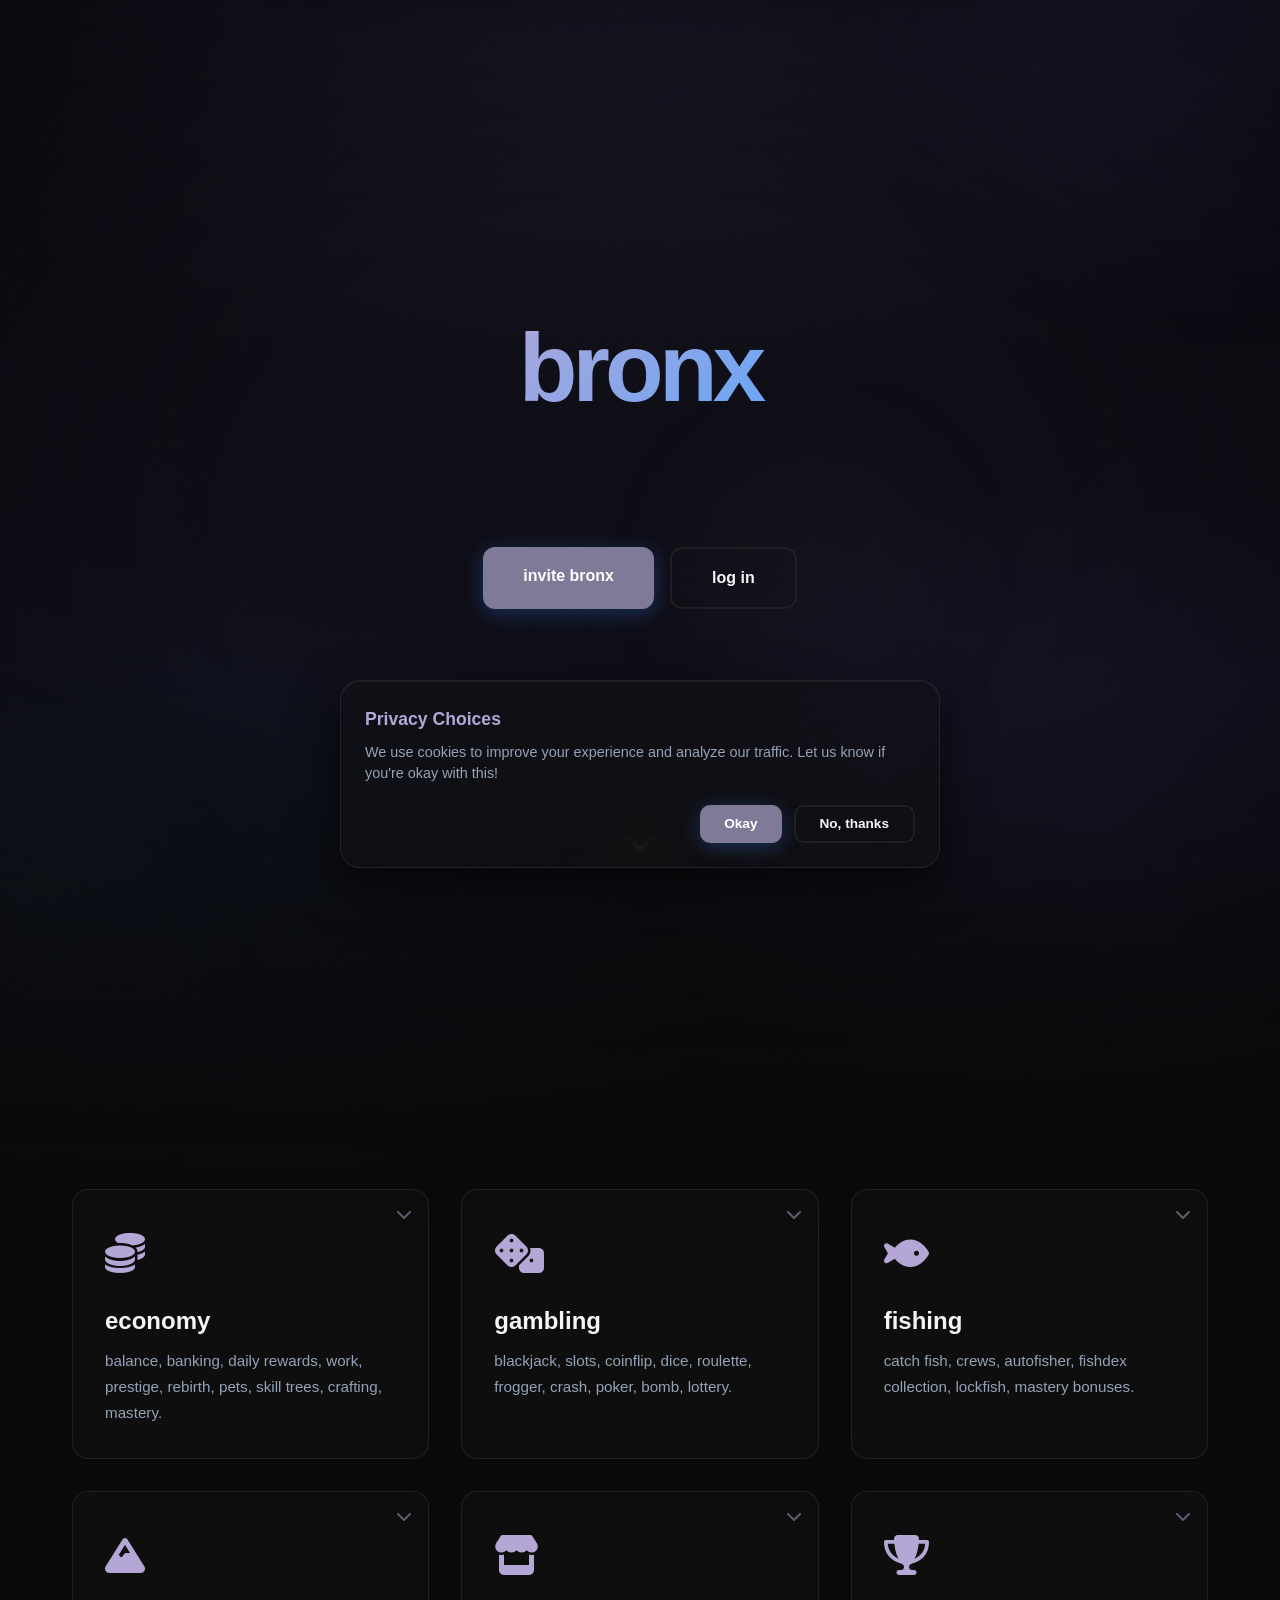
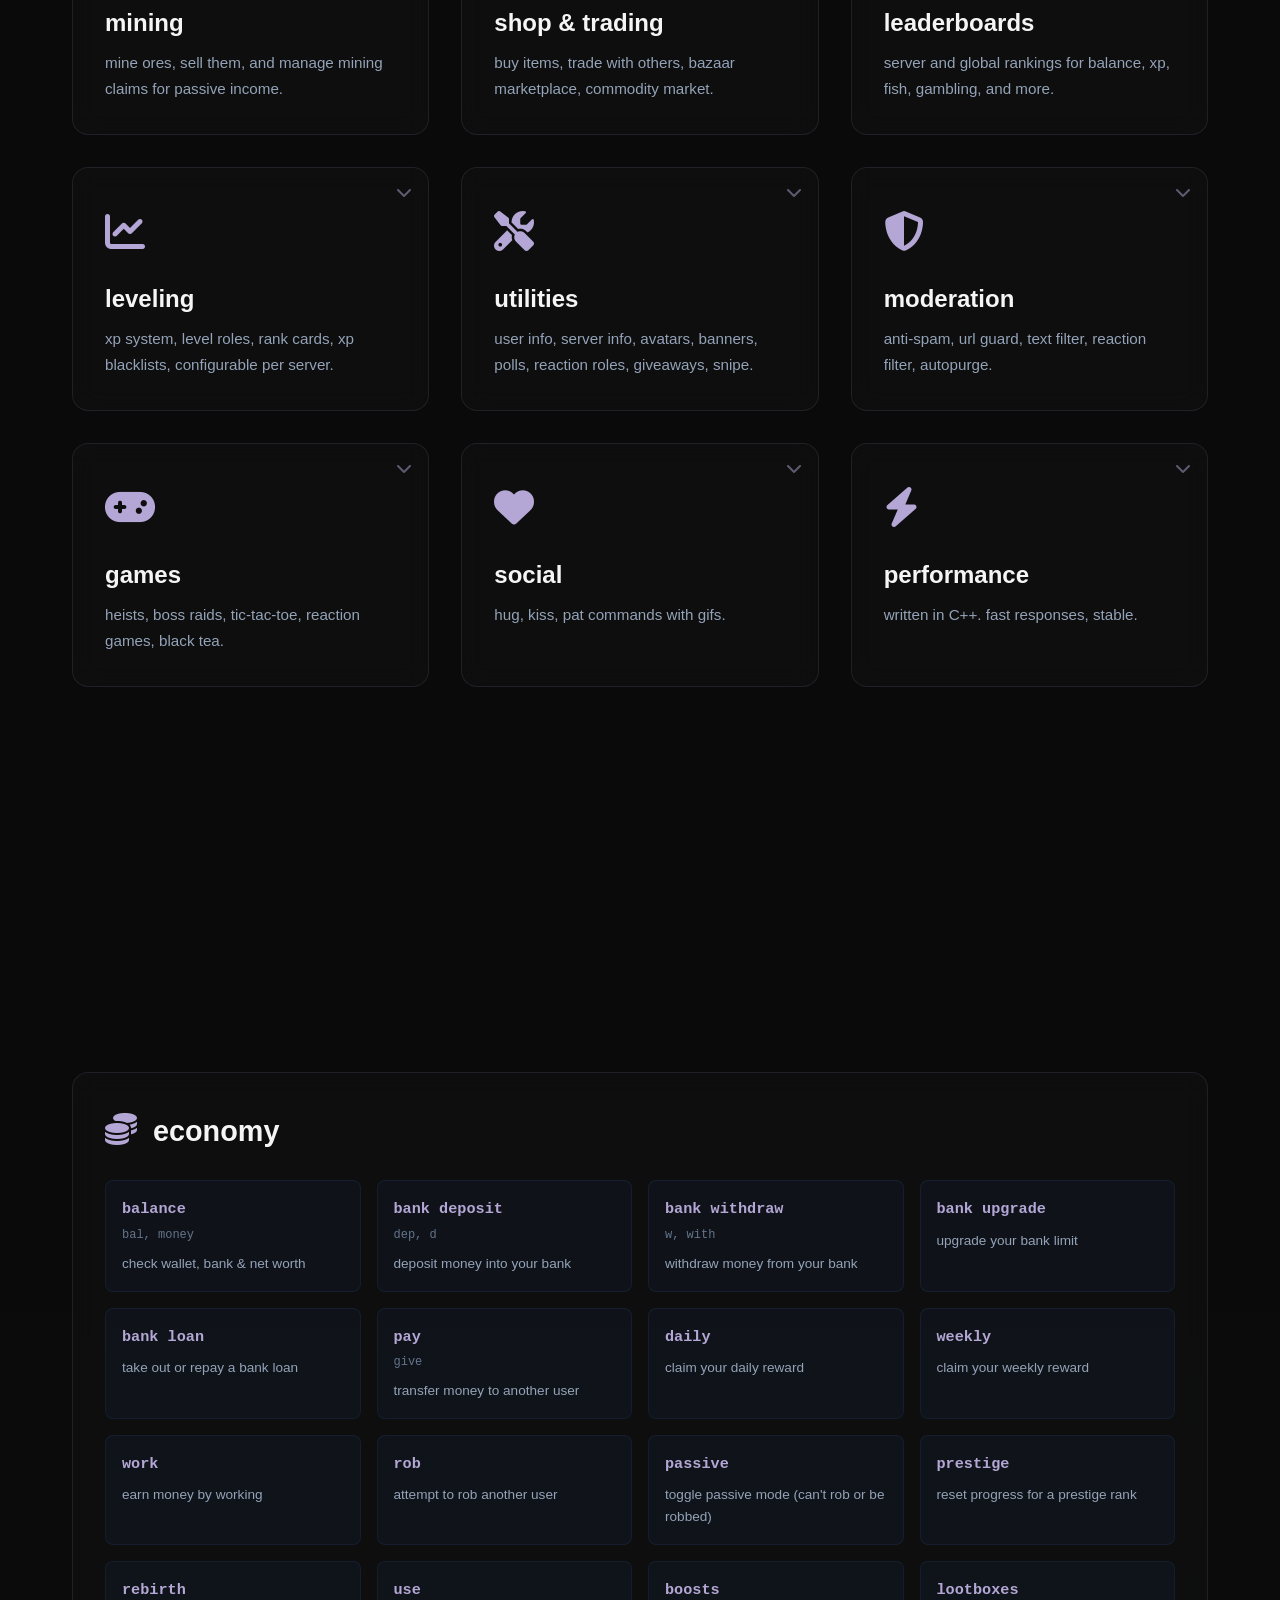
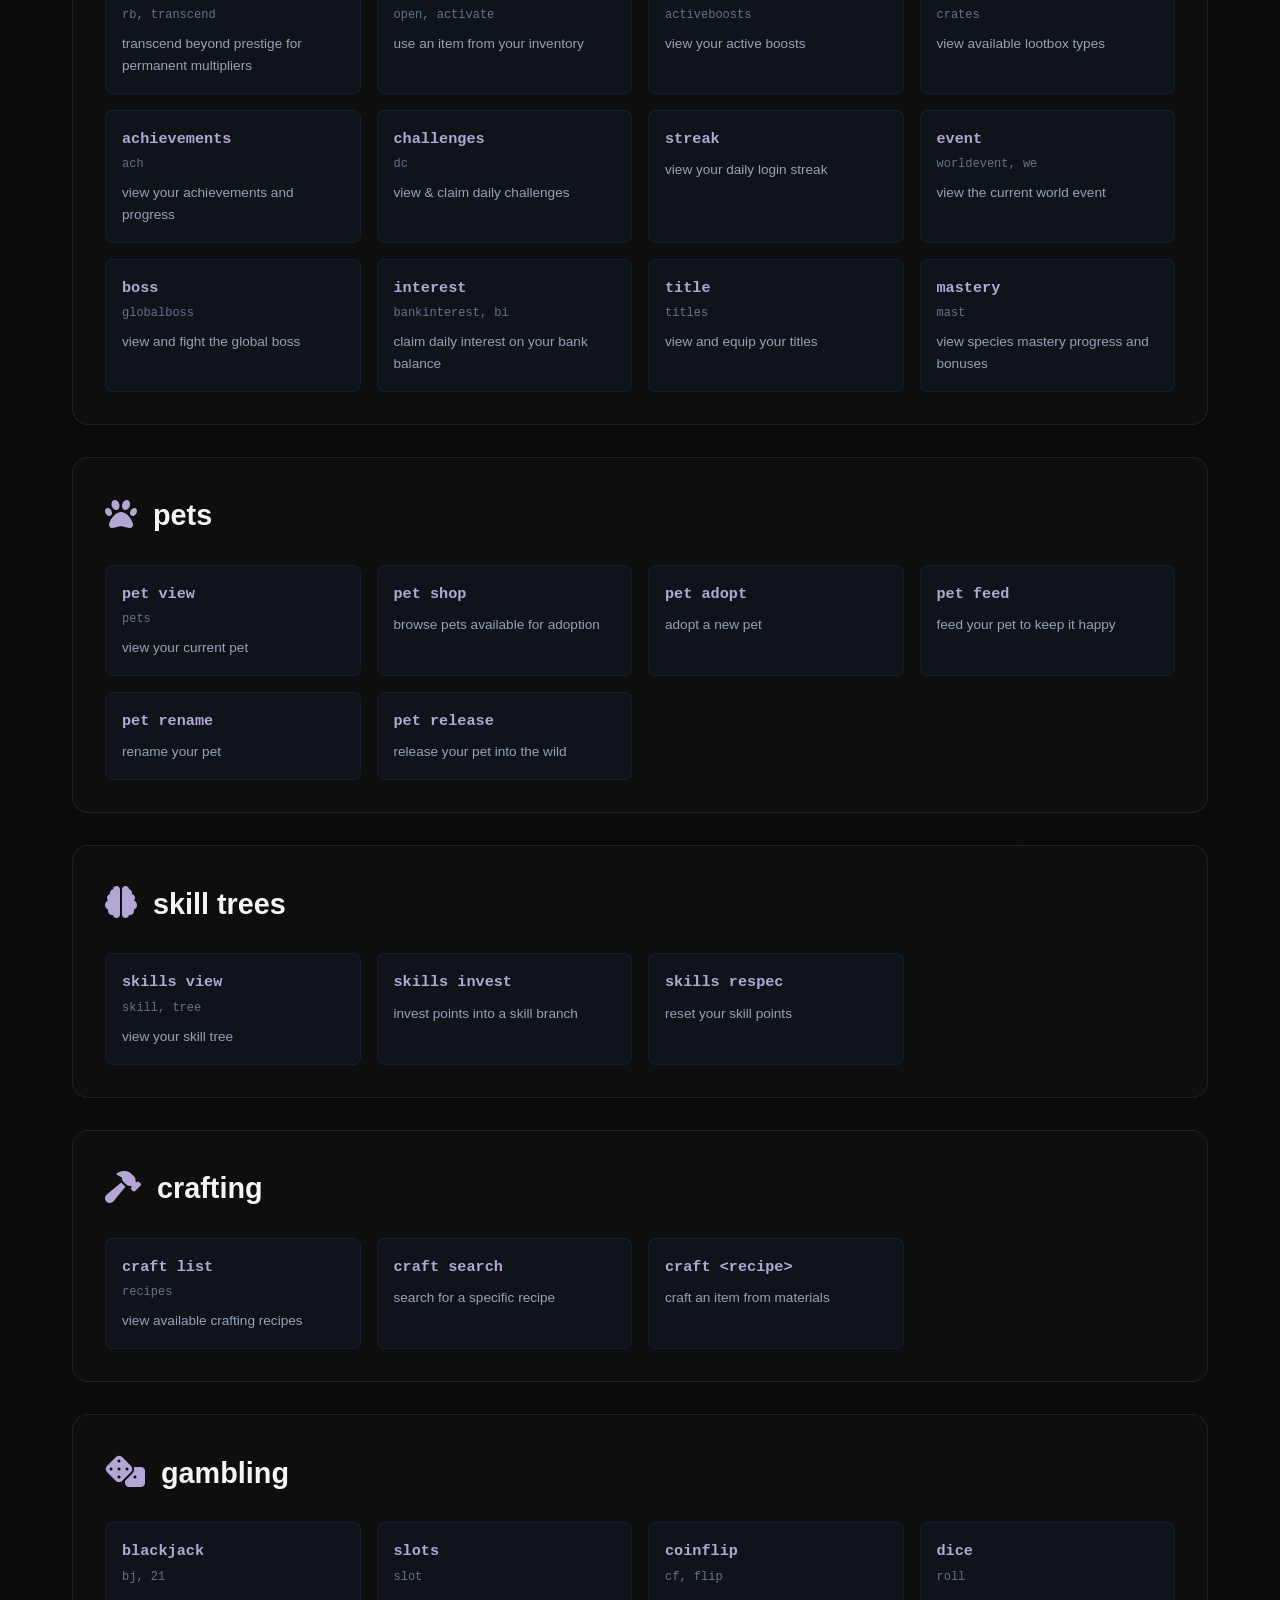
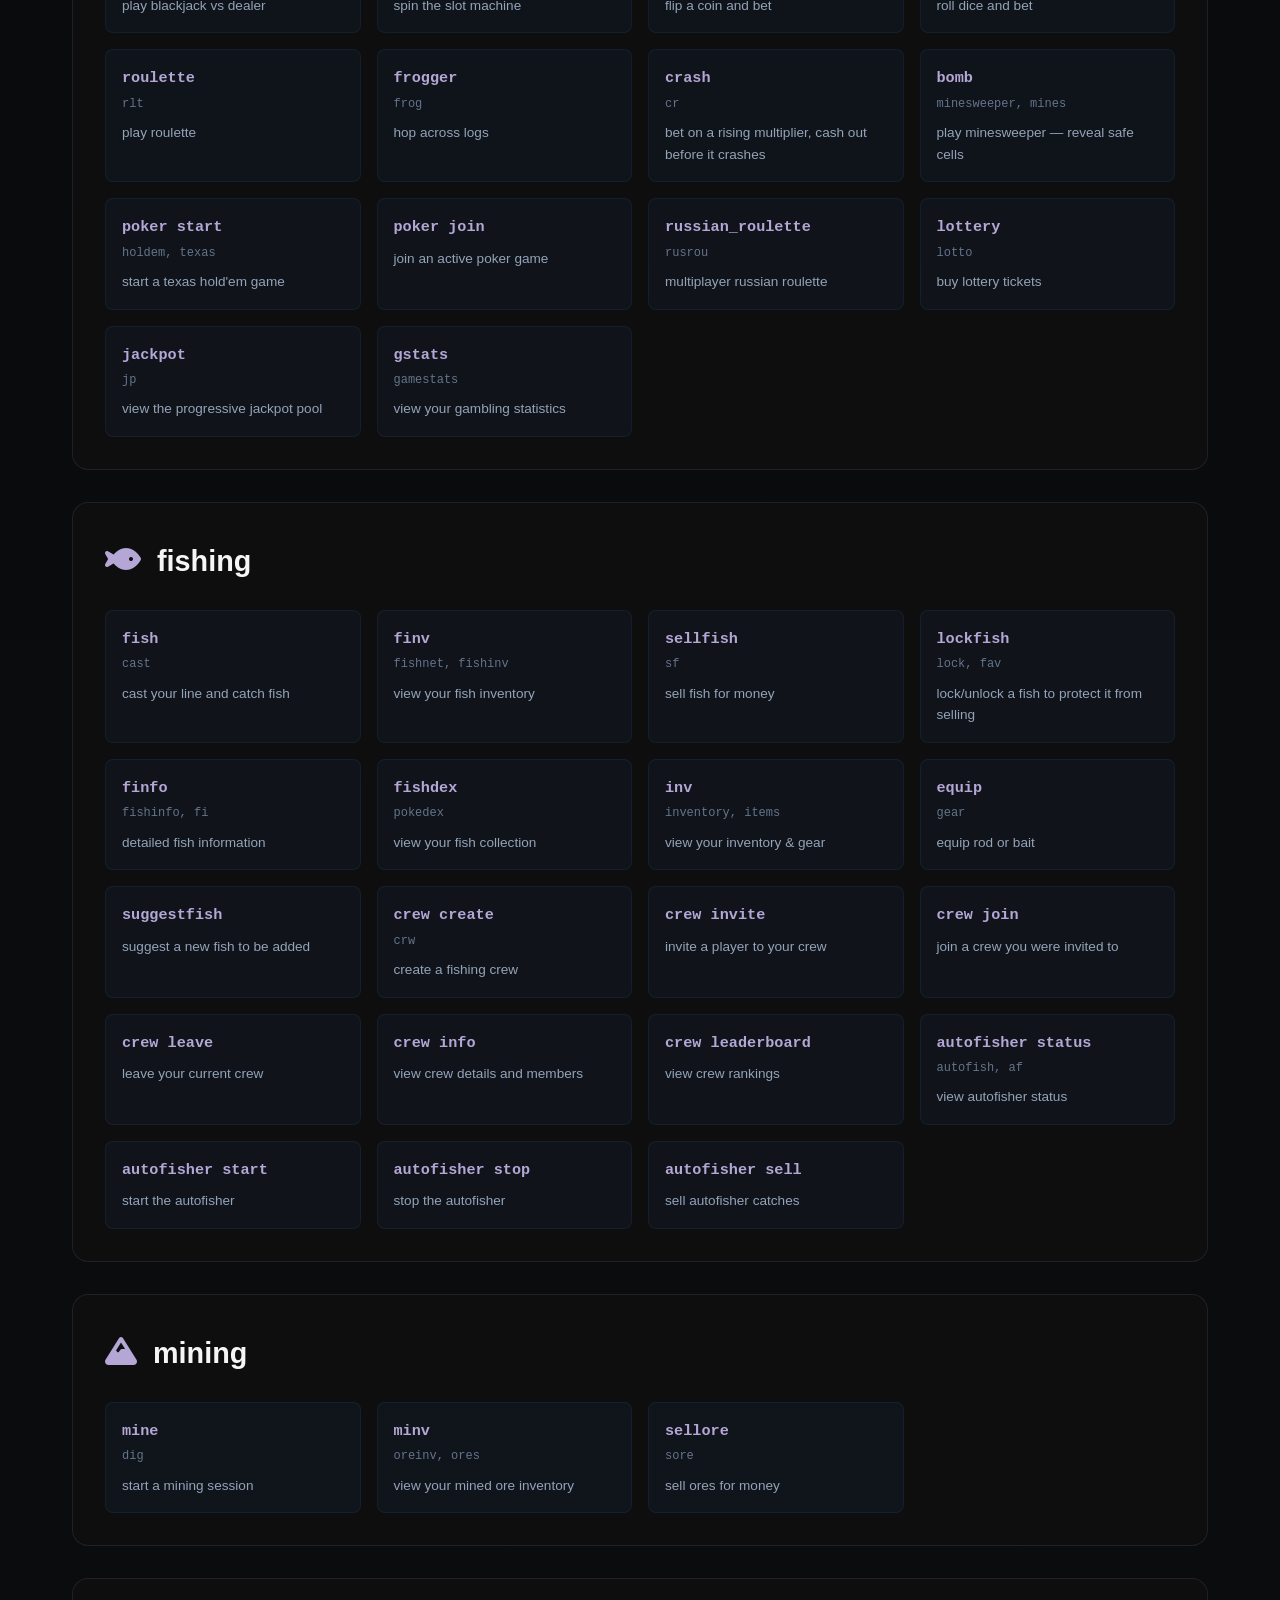
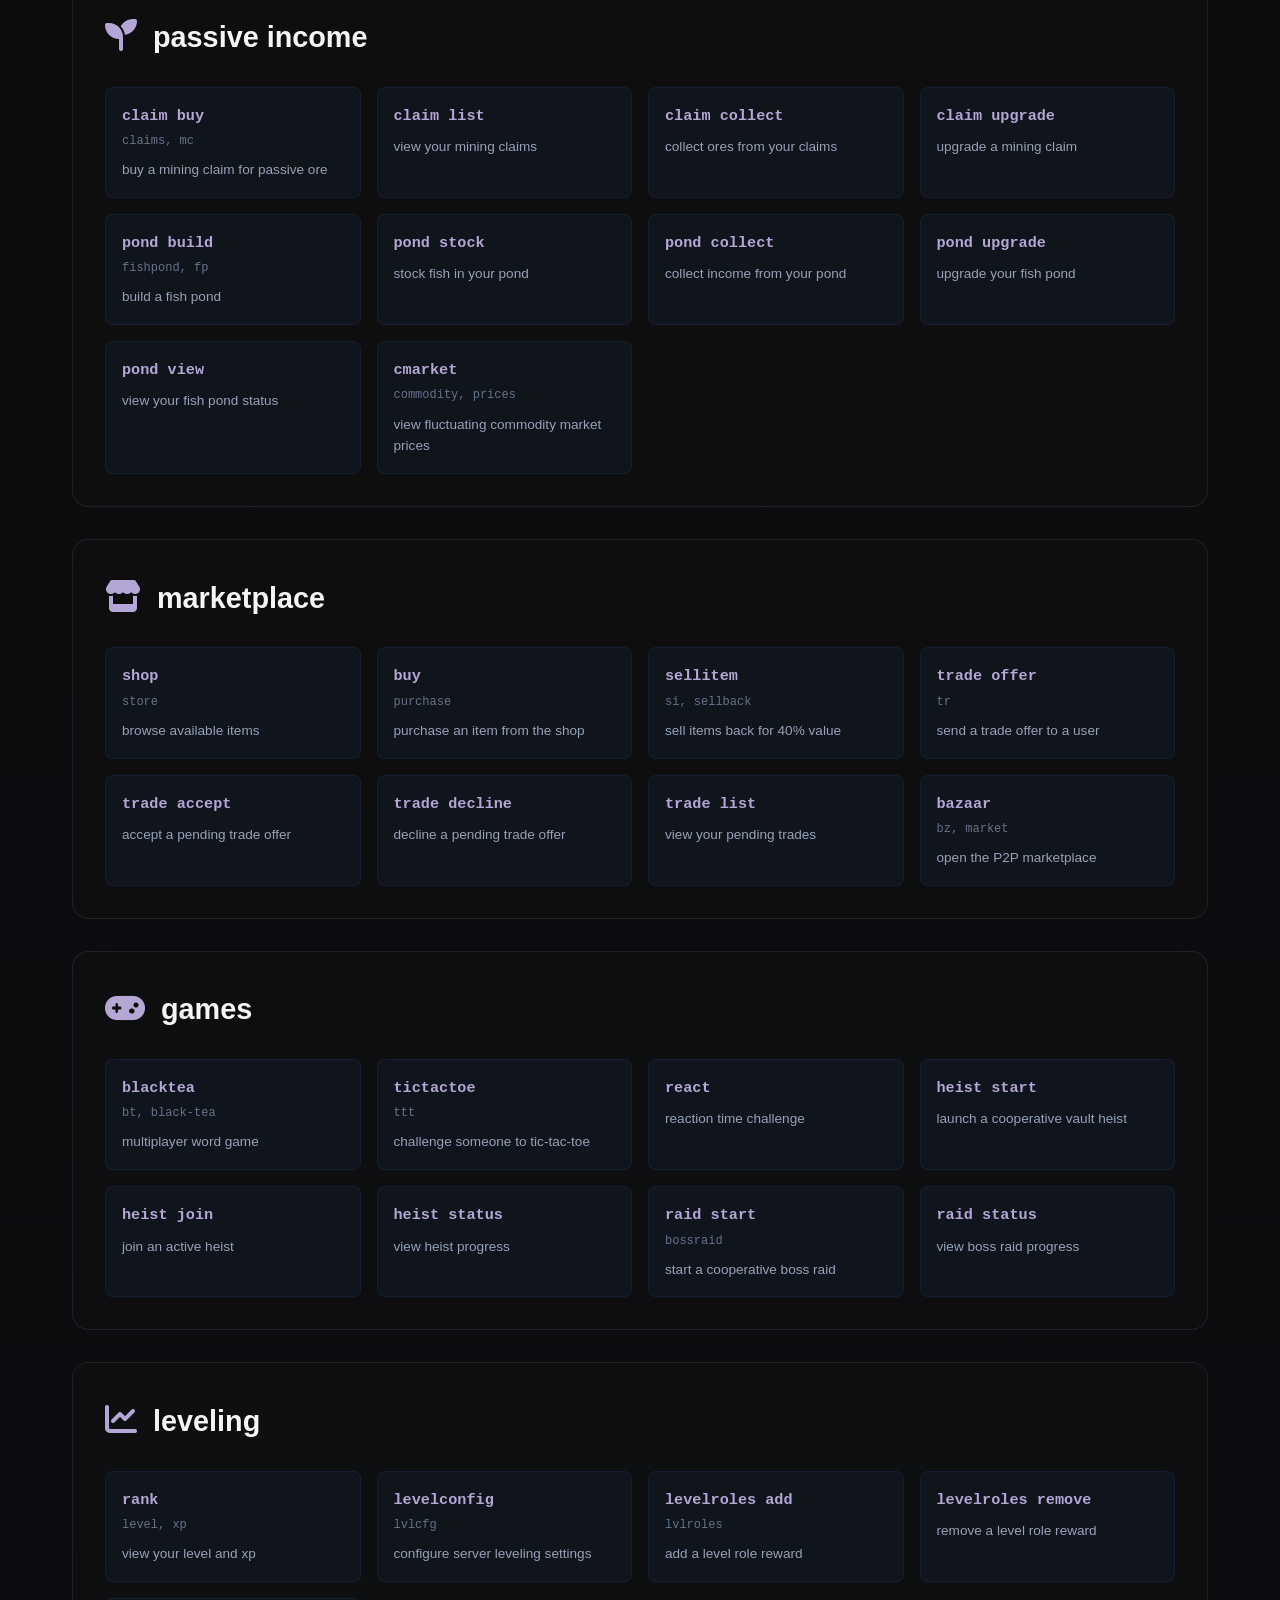
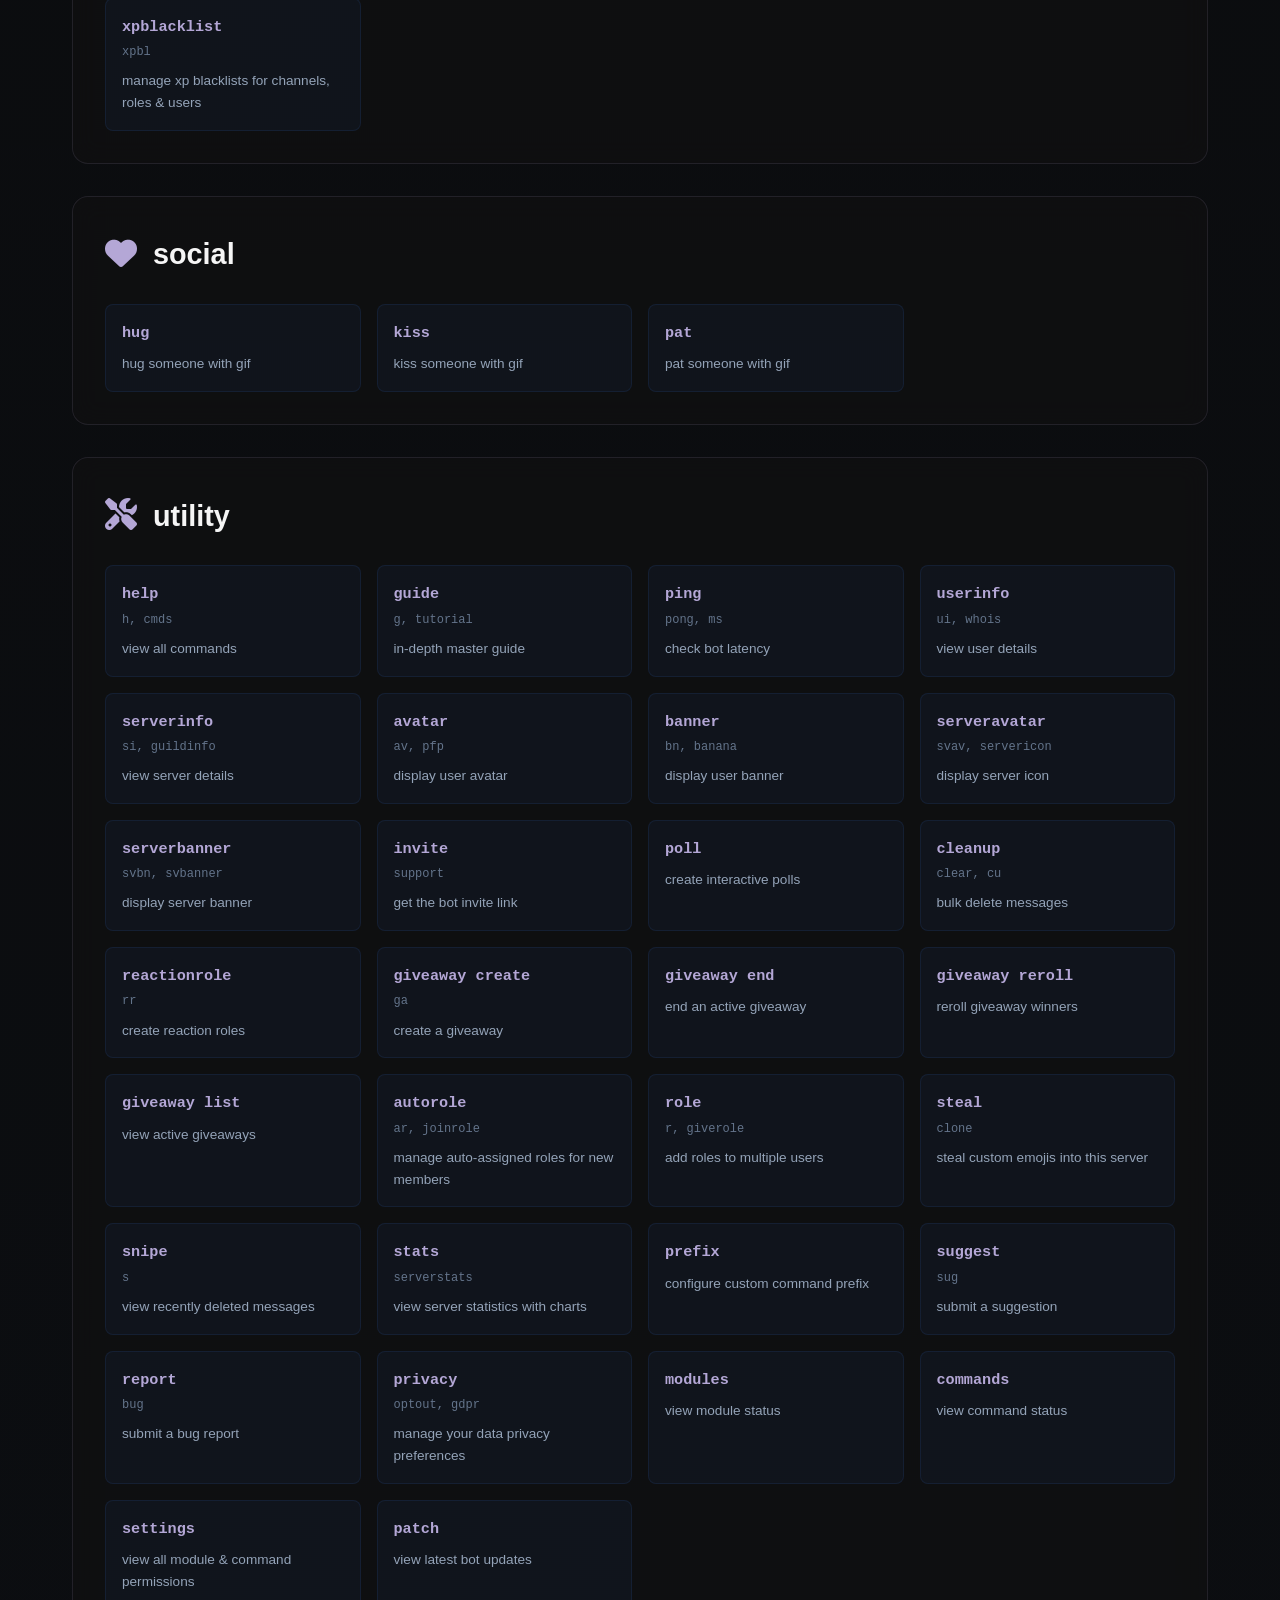
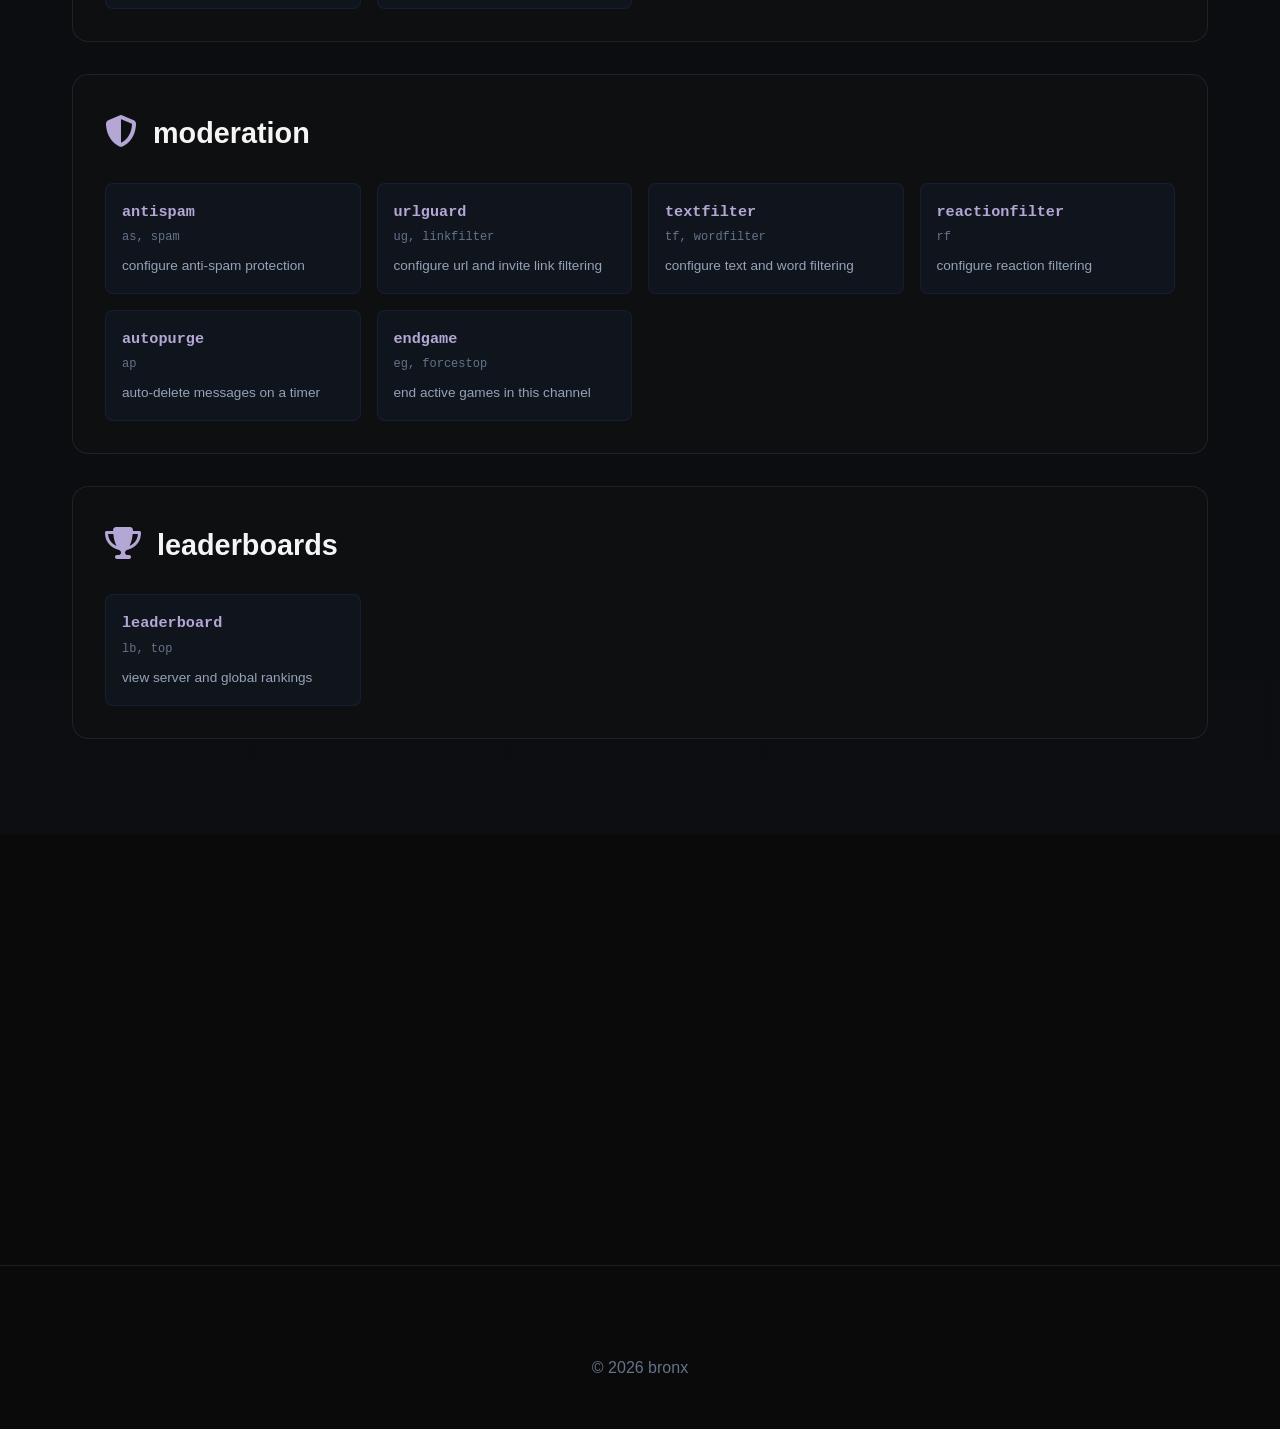
==== html/index.html @ c0dd06bc "implement cookie consent banner, Google Analytics, and SEO improvements across site pages" ====
<!DOCTYPE html>
<html lang="en">
<head>
    <meta charset="UTF-8">
    <meta name="viewport" content="width=device-width, initial-scale=1.0">
    <title>bronx | Advanced Discord Economy, Gambling & Mining Bot</title>
    
    <!-- Favicons -->
    <link rel="icon" type="image/png" href="/assets/avatar.png">
    <link rel="apple-touch-icon" href="/assets/avatar.png">
    
    <!-- Google Analytics (gtag.js) -->
    <script>
      window.dataLayer = window.dataLayer || [];
      function gtag(){dataLayer.push(arguments);}
      
      // Default consent mode (denied until user accepts)
      gtag('consent', 'default', {
        'analytics_storage': 'denied'
      });
    </script>
    <script async src="https://www.googletagmanager.com/gtag/js?id=G-QKVTVN4PCX"></script>
    <script>
      window.dataLayer = window.dataLayer || [];
      function gtag(){dataLayer.push(arguments);}
      gtag('js', new Date());
      gtag('config', 'G-QKVTVN4PCX');
    </script>

    <!-- SEO Meta Tags -->
    <meta name="description" content="Elevate your Discord server with bronx, a high-performance C++ bot featuring a deep economy system, immersive gambling, fishing, mining, and advanced moderation tools.">
    <meta name="keywords" content="discord economy bot, gambling bot, fishing bot, mining bot, bronx bot, C++ discord bot, discord utilities, moderation bot, level system discord">
    <meta name="author" content="bronx">
    <meta name="robots" content="index, follow">
    <link rel="canonical" href="https://bronxbot.xyz">
    
    <!-- Open Graph Meta Tags -->
    <meta property="og:title" content="bronx | Advanced Discord Economy & Gambling Bot">
    <meta property="og:description" content="Immersive economy, gambling, fishing, and mining for your Discord server. Built for performance and stability.">
    <meta property="og:type" content="website">
    <meta property="og:url" content="https://bronxbot.xyz">
    <meta property="og:image" content="https://bronxbot.xyz/assets/avatar.png">
    <meta property="og:site_name" content="bronx">
    
    <!-- Twitter Card Meta Tags -->
    <meta name="twitter:card" content="summary_large_image">
    <meta name="twitter:title" content="bronx | Advanced Discord Economy Bot">
    <meta name="twitter:description" content="The ultimate economy and gambling experience on Discord. Fast, stable, and feature-rich.">
    <meta name="twitter:image" content="https://bronxbot.xyz/assets/avatar.png">
    
    <!-- Structured Data (JSON-LD) -->
    <script type="application/ld+json">
    {
      "@context": "https://schema.org",
      "@type": "SoftwareApplication",
      "name": "bronx",
      "operatingSystem": "All",
      "applicationCategory": "GameApplication, UtilityApplication",
      "description": "A high-performance Discord bot featuring economy, gambling, mining, and moderation systems.",
      "offers": {
        "@type": "Offer",
        "price": "0",
        "priceCurrency": "USD"
      },
      "aggregateRating": {
        "@type": "AggregateRating",
        "ratingValue": "4.9",
        "ratingCount": "150"
      }
    }
    </script>

    <!-- Theme Color -->
    <meta name="theme-color" content="#b4a7d6">
    
    <link rel="stylesheet" href="https://cdnjs.cloudflare.com/ajax/libs/font-awesome/6.5.1/css/all.min.css">
    <link rel="stylesheet" href="/css/style.css">
</head>
<body>
    <!-- Floating Nav -->
    <nav class="floating-nav" id="floatingNav">
        <div class="floating-nav-inner">
            <a href="#" class="nav-brand">bronx</a>
            <button class="nav-hamburger" id="navHamburger" aria-label="Toggle menu">
                <span></span>
                <span></span>
                <span></span>
            </button>
            <div class="nav-links" id="navLinks">
                <a href="#features">features</a>
                <a href="#commands">commands</a>
                <a href="#" id="nav-invite-btn" class="nav-btn">invite</a>
                <a href="/login" id="nav-login-btn" class="nav-btn nav-btn-secondary"><i class="fab fa-discord"></i> log in</a>
            </div>
        </div>
    </nav>

    <!-- Hero Section -->
    <section class="hero">
        <!-- Particle canvas -->
        <canvas id="particleCanvas" class="particle-canvas"></canvas>
        <!-- Parallax background layers -->
        <div class="hero-bg">
            <div class="hero-gradient"></div>
            <div class="hero-orb hero-orb--1"></div>
            <div class="hero-orb hero-orb--2"></div>
            <div class="hero-orb hero-orb--3"></div>
            <div class="hero-grid"></div>
            <div class="hero-noise"></div>
            <div class="hero-vignette"></div>
            <div class="hero-fade"></div>
        </div>
        <div class="container">
            <div class="hero-content">
                <h1 class="logo">bronx</h1>
                <p class="tagline" id="tagline"></p>
                <div class="cta-group">
                    <a href="#" class="btn btn-primary" id="invite-btn">invite bronx</a>
                    <a href="/login" class="btn btn-secondary" id="login-btn">log in</a>
                </div>
            </div>
        </div>
        <div class="scroll-indicator" id="scrollIndicator">
            <i class="fas fa-chevron-down"></i>
        </div>
    </section>

    <!-- Features Section -->
    <section class="features" id="features">
        <div class="container">
            <h2 class="section-title" data-reveal="up">features</h2>
            <div class="features-grid">
                <div class="feature-card">
                    <i class="fas fa-chevron-down feature-card-indicator"></i>
                    <div class="feature-icon"><i class="fas fa-coins"></i></div>
                    <h3 class="feature-title">economy</h3>
                    <p class="feature-desc">balance, banking, daily rewards, work, prestige, rebirth, pets, skill trees, crafting, mastery.</p>
                </div>

                <div class="feature-card">
                    <i class="fas fa-chevron-down feature-card-indicator"></i>
                    <div class="feature-icon"><i class="fas fa-dice"></i></div>
                    <h3 class="feature-title">gambling</h3>
                    <p class="feature-desc">blackjack, slots, coinflip, dice, roulette, frogger, crash, poker, bomb, lottery.</p>
                </div>

                <div class="feature-card">
                    <i class="fas fa-chevron-down feature-card-indicator"></i>
                    <div class="feature-icon"><i class="fas fa-fish"></i></div>
                    <h3 class="feature-title">fishing</h3>
                    <p class="feature-desc">catch fish, crews, autofisher, fishdex collection, lockfish, mastery bonuses.</p>
                </div>

                <div class="feature-card">
                    <i class="fas fa-chevron-down feature-card-indicator"></i>
                    <div class="feature-icon"><i class="fas fa-mountain"></i></div>
                    <h3 class="feature-title">mining</h3>
                    <p class="feature-desc">mine ores, sell them, and manage mining claims for passive income.</p>
                </div>

                <div class="feature-card">
                    <i class="fas fa-chevron-down feature-card-indicator"></i>
                    <div class="feature-icon"><i class="fas fa-store"></i></div>
                    <h3 class="feature-title">shop & trading</h3>
                    <p class="feature-desc">buy items, trade with others, bazaar marketplace, commodity market.</p>
                </div>

                <div class="feature-card">
                    <i class="fas fa-chevron-down feature-card-indicator"></i>
                    <div class="feature-icon"><i class="fas fa-trophy"></i></div>
                    <h3 class="feature-title">leaderboards</h3>
                    <p class="feature-desc">server and global rankings for balance, xp, fish, gambling, and more.</p>
                </div>

                <div class="feature-card">
                    <i class="fas fa-chevron-down feature-card-indicator"></i>
                    <div class="feature-icon"><i class="fas fa-chart-line"></i></div>
                    <h3 class="feature-title">leveling</h3>
                    <p class="feature-desc">xp system, level roles, rank cards, xp blacklists, configurable per server.</p>
                </div>

                <div class="feature-card">
                    <i class="fas fa-chevron-down feature-card-indicator"></i>
                    <div class="feature-icon"><i class="fas fa-tools"></i></div>
                    <h3 class="feature-title">utilities</h3>
                    <p class="feature-desc">user info, server info, avatars, banners, polls, reaction roles, giveaways, snipe.</p>
                </div>

                <div class="feature-card">
                    <i class="fas fa-chevron-down feature-card-indicator"></i>
                    <div class="feature-icon"><i class="fas fa-shield-alt"></i></div>
                    <h3 class="feature-title">moderation</h3>
                    <p class="feature-desc">anti-spam, url guard, text filter, reaction filter, autopurge.</p>
                </div>

                <div class="feature-card">
                    <i class="fas fa-chevron-down feature-card-indicator"></i>
                    <div class="feature-icon"><i class="fas fa-gamepad"></i></div>
                    <h3 class="feature-title">games</h3>
                    <p class="feature-desc">heists, boss raids, tic-tac-toe, reaction games, black tea.</p>
                </div>

                <div class="feature-card">
                    <i class="fas fa-chevron-down feature-card-indicator"></i>
                    <div class="feature-icon"><i class="fas fa-heart"></i></div>
                    <h3 class="feature-title">social</h3>
                    <p class="feature-desc">hug, kiss, pat commands with gifs.</p>
                </div>

                <div class="feature-card">
                    <i class="fas fa-chevron-down feature-card-indicator"></i>
                    <div class="feature-icon"><i class="fas fa-bolt"></i></div>
                    <h3 class="feature-title">performance</h3>
                    <p class="feature-desc">written in C++. fast responses, stable.</p>
                </div>
            </div>
        </div>
    </section>

    <!-- Commands Section -->
    <section class="commands" id="commands">
        <div class="container">
            <h2 class="section-title" data-reveal="up">commands</h2>
            <div class="command-categories">
                
                <!-- Economy Commands -->
                <div class="category" id="cat-economy">
                    <div class="category-header">
                        <span class="category-icon"><i class="fas fa-coins"></i></span>
                        <h3 class="category-name">economy</h3>
                    </div>
                    <div class="command-list">
                        <div class="command-item">
                            <div class="command-name">balance</div>
                            <div class="command-aliases">bal, money</div>
                            <div class="command-desc">check wallet, bank & net worth</div>
                        </div>
                        <div class="command-item">
                            <div class="command-name">bank deposit</div>
                            <div class="command-aliases">dep, d</div>
                            <div class="command-desc">deposit money into your bank</div>
                        </div>
                        <div class="command-item">
                            <div class="command-name">bank withdraw</div>
                            <div class="command-aliases">w, with</div>
                            <div class="command-desc">withdraw money from your bank</div>
                        </div>
                        <div class="command-item">
                            <div class="command-name">bank upgrade</div>
                            <div class="command-desc">upgrade your bank limit</div>
                        </div>
                        <div class="command-item">
                            <div class="command-name">bank loan</div>
                            <div class="command-desc">take out or repay a bank loan</div>
                        </div>
                        <div class="command-item">
                            <div class="command-name">pay</div>
                            <div class="command-aliases">give</div>
                            <div class="command-desc">transfer money to another user</div>
                        </div>
                        <div class="command-item">
                            <div class="command-name">daily</div>
                            <div class="command-desc">claim your daily reward</div>
                        </div>
                        <div class="command-item">
                            <div class="command-name">weekly</div>
                            <div class="command-desc">claim your weekly reward</div>
                        </div>
                        <div class="command-item">
                            <div class="command-name">work</div>
                            <div class="command-desc">earn money by working</div>
                        </div>
                        <div class="command-item">
                            <div class="command-name">rob</div>
                            <div class="command-desc">attempt to rob another user</div>
                        </div>
                        <div class="command-item">
                            <div class="command-name">passive</div>
                            <div class="command-desc">toggle passive mode (can't rob or be robbed)</div>
                        </div>
                        <div class="command-item">
                            <div class="command-name">prestige</div>
                            <div class="command-desc">reset progress for a prestige rank</div>
                        </div>
                        <div class="command-item">
                            <div class="command-name">rebirth</div>
                            <div class="command-aliases">rb, transcend</div>
                            <div class="command-desc">transcend beyond prestige for permanent multipliers</div>
                        </div>
                        <div class="command-item">
                            <div class="command-name">use</div>
                            <div class="command-aliases">open, activate</div>
                            <div class="command-desc">use an item from your inventory</div>
                        </div>
                        <div class="command-item">
                            <div class="command-name">boosts</div>
                            <div class="command-aliases">activeboosts</div>
                            <div class="command-desc">view your active boosts</div>
                        </div>
                        <div class="command-item">
                            <div class="command-name">lootboxes</div>
                            <div class="command-aliases">crates</div>
                            <div class="command-desc">view available lootbox types</div>
                        </div>
                        <div class="command-item">
                            <div class="command-name">achievements</div>
                            <div class="command-aliases">ach</div>
                            <div class="command-desc">view your achievements and progress</div>
                        </div>
                        <div class="command-item">
                            <div class="command-name">challenges</div>
                            <div class="command-aliases">dc</div>
                            <div class="command-desc">view & claim daily challenges</div>
                        </div>
                        <div class="command-item">
                            <div class="command-name">streak</div>
                            <div class="command-desc">view your daily login streak</div>
                        </div>
                        <div class="command-item">
                            <div class="command-name">event</div>
                            <div class="command-aliases">worldevent, we</div>
                            <div class="command-desc">view the current world event</div>
                        </div>
                        <div class="command-item">
                            <div class="command-name">boss</div>
                            <div class="command-aliases">globalboss</div>
                            <div class="command-desc">view and fight the global boss</div>
                        </div>
                        <div class="command-item">
                            <div class="command-name">interest</div>
                            <div class="command-aliases">bankinterest, bi</div>
                            <div class="command-desc">claim daily interest on your bank balance</div>
                        </div>
                        <div class="command-item">
                            <div class="command-name">title</div>
                            <div class="command-aliases">titles</div>
                            <div class="command-desc">view and equip your titles</div>
                        </div>
                        <div class="command-item">
                            <div class="command-name">mastery</div>
                            <div class="command-aliases">mast</div>
                            <div class="command-desc">view species mastery progress and bonuses</div>
                        </div>
                    </div>
                </div>

                <!-- Pet System -->
                <div class="category" id="cat-pets">
                    <div class="category-header">
                        <span class="category-icon"><i class="fas fa-paw"></i></span>
                        <h3 class="category-name">pets</h3>
                    </div>
                    <div class="command-list">
                        <div class="command-item">
                            <div class="command-name">pet view</div>
                            <div class="command-aliases">pets</div>
                            <div class="command-desc">view your current pet</div>
                        </div>
                        <div class="command-item">
                            <div class="command-name">pet shop</div>
                            <div class="command-desc">browse pets available for adoption</div>
                        </div>
                        <div class="command-item">
                            <div class="command-name">pet adopt</div>
                            <div class="command-desc">adopt a new pet</div>
                        </div>
                        <div class="command-item">
                            <div class="command-name">pet feed</div>
                            <div class="command-desc">feed your pet to keep it happy</div>
                        </div>
                        <div class="command-item">
                            <div class="command-name">pet rename</div>
                            <div class="command-desc">rename your pet</div>
                        </div>
                        <div class="command-item">
                            <div class="command-name">pet release</div>
                            <div class="command-desc">release your pet into the wild</div>
                        </div>
                    </div>
                </div>

                <!-- Skill Trees -->
                <div class="category" id="cat-skills">
                    <div class="category-header">
                        <span class="category-icon"><i class="fas fa-brain"></i></span>
                        <h3 class="category-name">skill trees</h3>
                    </div>
                    <div class="command-list">
                        <div class="command-item">
                            <div class="command-name">skills view</div>
                            <div class="command-aliases">skill, tree</div>
                            <div class="command-desc">view your skill tree</div>
                        </div>
                        <div class="command-item">
                            <div class="command-name">skills invest</div>
                            <div class="command-desc">invest points into a skill branch</div>
                        </div>
                        <div class="command-item">
                            <div class="command-name">skills respec</div>
                            <div class="command-desc">reset your skill points</div>
                        </div>
                    </div>
                </div>

                <!-- Crafting -->
                <div class="category" id="cat-crafting">
                    <div class="category-header">
                        <span class="category-icon"><i class="fas fa-hammer"></i></span>
                        <h3 class="category-name">crafting</h3>
                    </div>
                    <div class="command-list">
                        <div class="command-item">
                            <div class="command-name">craft list</div>
                            <div class="command-aliases">recipes</div>
                            <div class="command-desc">view available crafting recipes</div>
                        </div>
                        <div class="command-item">
                            <div class="command-name">craft search</div>
                            <div class="command-desc">search for a specific recipe</div>
                        </div>
                        <div class="command-item">
                            <div class="command-name">craft &lt;recipe&gt;</div>
                            <div class="command-desc">craft an item from materials</div>
                        </div>
                    </div>
                </div>

                <!-- Gambling Commands -->
                <div class="category" id="cat-gambling">
                    <div class="category-header">
                        <span class="category-icon"><i class="fas fa-dice"></i></span>
                        <h3 class="category-name">gambling</h3>
                    </div>
                    <div class="command-list">
                        <div class="command-item">
                            <div class="command-name">blackjack</div>
                            <div class="command-aliases">bj, 21</div>
                            <div class="command-desc">play blackjack vs dealer</div>
                        </div>
                        <div class="command-item">
                            <div class="command-name">slots</div>
                            <div class="command-aliases">slot</div>
                            <div class="command-desc">spin the slot machine</div>
                        </div>
                        <div class="command-item">
                            <div class="command-name">coinflip</div>
                            <div class="command-aliases">cf, flip</div>
                            <div class="command-desc">flip a coin and bet</div>
                        </div>
                        <div class="command-item">
                            <div class="command-name">dice</div>
                            <div class="command-aliases">roll</div>
                            <div class="command-desc">roll dice and bet</div>
                        </div>
                        <div class="command-item">
                            <div class="command-name">roulette</div>
                            <div class="command-aliases">rlt</div>
                            <div class="command-desc">play roulette</div>
                        </div>
                        <div class="command-item">
                            <div class="command-name">frogger</div>
                            <div class="command-aliases">frog</div>
                            <div class="command-desc">hop across logs</div>
                        </div>
                        <div class="command-item">
                            <div class="command-name">crash</div>
                            <div class="command-aliases">cr</div>
                            <div class="command-desc">bet on a rising multiplier, cash out before it crashes</div>
                        </div>
                        <div class="command-item">
                            <div class="command-name">bomb</div>
                            <div class="command-aliases">minesweeper, mines</div>
                            <div class="command-desc">play minesweeper — reveal safe cells</div>
                        </div>
                        <div class="command-item">
                            <div class="command-name">poker start</div>
                            <div class="command-aliases">holdem, texas</div>
                            <div class="command-desc">start a texas hold'em game</div>
                        </div>
                        <div class="command-item">
                            <div class="command-name">poker join</div>
                            <div class="command-desc">join an active poker game</div>
                        </div>
                        <div class="command-item">
                            <div class="command-name">russian_roulette</div>
                            <div class="command-aliases">rusrou</div>
                            <div class="command-desc">multiplayer russian roulette</div>
                        </div>
                        <div class="command-item">
                            <div class="command-name">lottery</div>
                            <div class="command-aliases">lotto</div>
                            <div class="command-desc">buy lottery tickets</div>
                        </div>
                        <div class="command-item">
                            <div class="command-name">jackpot</div>
                            <div class="command-aliases">jp</div>
                            <div class="command-desc">view the progressive jackpot pool</div>
                        </div>
                        <div class="command-item">
                            <div class="command-name">gstats</div>
                            <div class="command-aliases">gamestats</div>
                            <div class="command-desc">view your gambling statistics</div>
                        </div>
                    </div>
                </div>

                <!-- Fishing Commands -->
                <div class="category" id="cat-fishing">
                    <div class="category-header">
                        <span class="category-icon"><i class="fas fa-fish"></i></span>
                        <h3 class="category-name">fishing</h3>
                    </div>
                    <div class="command-list">
                        <div class="command-item">
                            <div class="command-name">fish</div>
                            <div class="command-aliases">cast</div>
                            <div class="command-desc">cast your line and catch fish</div>
                        </div>
                        <div class="command-item">
                            <div class="command-name">finv</div>
                            <div class="command-aliases">fishnet, fishinv</div>
                            <div class="command-desc">view your fish inventory</div>
                        </div>
                        <div class="command-item">
                            <div class="command-name">sellfish</div>
                            <div class="command-aliases">sf</div>
                            <div class="command-desc">sell fish for money</div>
                        </div>
                        <div class="command-item">
                            <div class="command-name">lockfish</div>
                            <div class="command-aliases">lock, fav</div>
                            <div class="command-desc">lock/unlock a fish to protect it from selling</div>
                        </div>
                        <div class="command-item">
                            <div class="command-name">finfo</div>
                            <div class="command-aliases">fishinfo, fi</div>
                            <div class="command-desc">detailed fish information</div>
                        </div>
                        <div class="command-item">
                            <div class="command-name">fishdex</div>
                            <div class="command-aliases">pokedex</div>
                            <div class="command-desc">view your fish collection</div>
                        </div>
                        <div class="command-item">
                            <div class="command-name">inv</div>
                            <div class="command-aliases">inventory, items</div>
                            <div class="command-desc">view your inventory & gear</div>
                        </div>
                        <div class="command-item">
                            <div class="command-name">equip</div>
                            <div class="command-aliases">gear</div>
                            <div class="command-desc">equip rod or bait</div>
                        </div>
                        <div class="command-item">
                            <div class="command-name">suggestfish</div>
                            <div class="command-desc">suggest a new fish to be added</div>
                        </div>
                        <div class="command-item">
                            <div class="command-name">crew create</div>
                            <div class="command-aliases">crw</div>
                            <div class="command-desc">create a fishing crew</div>
                        </div>
                        <div class="command-item">
                            <div class="command-name">crew invite</div>
                            <div class="command-desc">invite a player to your crew</div>
                        </div>
                        <div class="command-item">
                            <div class="command-name">crew join</div>
                            <div class="command-desc">join a crew you were invited to</div>
                        </div>
                        <div class="command-item">
                            <div class="command-name">crew leave</div>
                            <div class="command-desc">leave your current crew</div>
                        </div>
                        <div class="command-item">
                            <div class="command-name">crew info</div>
                            <div class="command-desc">view crew details and members</div>
                        </div>
                        <div class="command-item">
                            <div class="command-name">crew leaderboard</div>
                            <div class="command-desc">view crew rankings</div>
                        </div>
                        <div class="command-item">
                            <div class="command-name">autofisher status</div>
                            <div class="command-aliases">autofish, af</div>
                            <div class="command-desc">view autofisher status</div>
                        </div>
                        <div class="command-item">
                            <div class="command-name">autofisher start</div>
                            <div class="command-desc">start the autofisher</div>
                        </div>
                        <div class="command-item">
                            <div class="command-name">autofisher stop</div>
                            <div class="command-desc">stop the autofisher</div>
                        </div>
                        <div class="command-item">
                            <div class="command-name">autofisher sell</div>
                            <div class="command-desc">sell autofisher catches</div>
                        </div>
                    </div>
                </div>

                <!-- Mining Commands -->
                <div class="category" id="cat-mining">
                    <div class="category-header">
                        <span class="category-icon"><i class="fas fa-mountain"></i></span>
                        <h3 class="category-name">mining</h3>
                    </div>
                    <div class="command-list">
                        <div class="command-item">
                            <div class="command-name">mine</div>
                            <div class="command-aliases">dig</div>
                            <div class="command-desc">start a mining session</div>
                        </div>
                        <div class="command-item">
                            <div class="command-name">minv</div>
                            <div class="command-aliases">oreinv, ores</div>
                            <div class="command-desc">view your mined ore inventory</div>
                        </div>
                        <div class="command-item">
                            <div class="command-name">sellore</div>
                            <div class="command-aliases">sore</div>
                            <div class="command-desc">sell ores for money</div>
                        </div>
                    </div>
                </div>

                <!-- Passive Income -->
                <div class="category" id="cat-passive">
                    <div class="category-header">
                        <span class="category-icon"><i class="fas fa-seedling"></i></span>
                        <h3 class="category-name">passive income</h3>
                    </div>
                    <div class="command-list">
                        <div class="command-item">
                            <div class="command-name">claim buy</div>
                            <div class="command-aliases">claims, mc</div>
                            <div class="command-desc">buy a mining claim for passive ore</div>
                        </div>
                        <div class="command-item">
                            <div class="command-name">claim list</div>
                            <div class="command-desc">view your mining claims</div>
                        </div>
                        <div class="command-item">
                            <div class="command-name">claim collect</div>
                            <div class="command-desc">collect ores from your claims</div>
                        </div>
                        <div class="command-item">
                            <div class="command-name">claim upgrade</div>
                            <div class="command-desc">upgrade a mining claim</div>
                        </div>
                        <div class="command-item">
                            <div class="command-name">pond build</div>
                            <div class="command-aliases">fishpond, fp</div>
                            <div class="command-desc">build a fish pond</div>
                        </div>
                        <div class="command-item">
                            <div class="command-name">pond stock</div>
                            <div class="command-desc">stock fish in your pond</div>
                        </div>
                        <div class="command-item">
                            <div class="command-name">pond collect</div>
                            <div class="command-desc">collect income from your pond</div>
                        </div>
                        <div class="command-item">
                            <div class="command-name">pond upgrade</div>
                            <div class="command-desc">upgrade your fish pond</div>
                        </div>
                        <div class="command-item">
                            <div class="command-name">pond view</div>
                            <div class="command-desc">view your fish pond status</div>
                        </div>
                        <div class="command-item">
                            <div class="command-name">cmarket</div>
                            <div class="command-aliases">commodity, prices</div>
                            <div class="command-desc">view fluctuating commodity market prices</div>
                        </div>
                    </div>
                </div>

                <!-- Shop & Trading -->
                <div class="category" id="cat-marketplace">
                    <div class="category-header">
                        <span class="category-icon"><i class="fas fa-store"></i></span>
                        <h3 class="category-name">marketplace</h3>
                    </div>
                    <div class="command-list">
                        <div class="command-item">
                            <div class="command-name">shop</div>
                            <div class="command-aliases">store</div>
                            <div class="command-desc">browse available items</div>
                        </div>
                        <div class="command-item">
                            <div class="command-name">buy</div>
                            <div class="command-aliases">purchase</div>
                            <div class="command-desc">purchase an item from the shop</div>
                        </div>
                        <div class="command-item">
                            <div class="command-name">sellitem</div>
                            <div class="command-aliases">si, sellback</div>
                            <div class="command-desc">sell items back for 40% value</div>
                        </div>
                        <div class="command-item">
                            <div class="command-name">trade offer</div>
                            <div class="command-aliases">tr</div>
                            <div class="command-desc">send a trade offer to a user</div>
                        </div>
                        <div class="command-item">
                            <div class="command-name">trade accept</div>
                            <div class="command-desc">accept a pending trade offer</div>
                        </div>
                        <div class="command-item">
                            <div class="command-name">trade decline</div>
                            <div class="command-desc">decline a pending trade offer</div>
                        </div>
                        <div class="command-item">
                            <div class="command-name">trade list</div>
                            <div class="command-desc">view your pending trades</div>
                        </div>
                        <div class="command-item">
                            <div class="command-name">bazaar</div>
                            <div class="command-aliases">bz, market</div>
                            <div class="command-desc">open the P2P marketplace</div>
                        </div>
                    </div>
                </div>

                <!-- Games Commands -->
                <div class="category" id="cat-games">
                    <div class="category-header">
                        <span class="category-icon"><i class="fas fa-gamepad"></i></span>
                        <h3 class="category-name">games</h3>
                    </div>
                    <div class="command-list">
                        <div class="command-item">
                            <div class="command-name">blacktea</div>
                            <div class="command-aliases">bt, black-tea</div>
                            <div class="command-desc">multiplayer word game</div>
                        </div>
                        <div class="command-item">
                            <div class="command-name">tictactoe</div>
                            <div class="command-aliases">ttt</div>
                            <div class="command-desc">challenge someone to tic-tac-toe</div>
                        </div>
                        <div class="command-item">
                            <div class="command-name">react</div>
                            <div class="command-desc">reaction time challenge</div>
                        </div>
                        <div class="command-item">
                            <div class="command-name">heist start</div>
                            <div class="command-desc">launch a cooperative vault heist</div>
                        </div>
                        <div class="command-item">
                            <div class="command-name">heist join</div>
                            <div class="command-desc">join an active heist</div>
                        </div>
                        <div class="command-item">
                            <div class="command-name">heist status</div>
                            <div class="command-desc">view heist progress</div>
                        </div>
                        <div class="command-item">
                            <div class="command-name">raid start</div>
                            <div class="command-aliases">bossraid</div>
                            <div class="command-desc">start a cooperative boss raid</div>
                        </div>
                        <div class="command-item">
                            <div class="command-name">raid status</div>
                            <div class="command-desc">view boss raid progress</div>
                        </div>
                    </div>
                </div>

                <!-- Leveling -->
                <div class="category" id="cat-leveling">
                    <div class="category-header">
                        <span class="category-icon"><i class="fas fa-chart-line"></i></span>
                        <h3 class="category-name">leveling</h3>
                    </div>
                    <div class="command-list">
                        <div class="command-item">
                            <div class="command-name">rank</div>
                            <div class="command-aliases">level, xp</div>
                            <div class="command-desc">view your level and xp</div>
                        </div>
                        <div class="command-item">
                            <div class="command-name">levelconfig</div>
                            <div class="command-aliases">lvlcfg</div>
                            <div class="command-desc">configure server leveling settings</div>
                        </div>
                        <div class="command-item">
                            <div class="command-name">levelroles add</div>
                            <div class="command-aliases">lvlroles</div>
                            <div class="command-desc">add a level role reward</div>
                        </div>
                        <div class="command-item">
                            <div class="command-name">levelroles remove</div>
                            <div class="command-desc">remove a level role reward</div>
                        </div>
                        <div class="command-item">
                            <div class="command-name">xpblacklist</div>
                            <div class="command-aliases">xpbl</div>
                            <div class="command-desc">manage xp blacklists for channels, roles & users</div>
                        </div>
                    </div>
                </div>

                <!-- Social Commands -->
                <div class="category" id="cat-social">
                    <div class="category-header">
                        <span class="category-icon"><i class="fas fa-heart"></i></span>
                        <h3 class="category-name">social</h3>
                    </div>
                    <div class="command-list">
                        <div class="command-item">
                            <div class="command-name">hug</div>
                            <div class="command-desc">hug someone with gif</div>
                        </div>
                        <div class="command-item">
                            <div class="command-name">kiss</div>
                            <div class="command-desc">kiss someone with gif</div>
                        </div>
                        <div class="command-item">
                            <div class="command-name">pat</div>
                            <div class="command-desc">pat someone with gif</div>
                        </div>
                    </div>
                </div>

                <!-- Utility Commands -->
                <div class="category" id="cat-utility">
                    <div class="category-header">
                        <span class="category-icon"><i class="fas fa-tools"></i></span>
                        <h3 class="category-name">utility</h3>
                    </div>
                    <div class="command-list">
                        <div class="command-item">
                            <div class="command-name">help</div>
                            <div class="command-aliases">h, cmds</div>
                            <div class="command-desc">view all commands</div>
                        </div>
                        <div class="command-item">
                            <div class="command-name">guide</div>
                            <div class="command-aliases">g, tutorial</div>
                            <div class="command-desc">in-depth master guide</div>
                        </div>
                        <div class="command-item">
                            <div class="command-name">ping</div>
                            <div class="command-aliases">pong, ms</div>
                            <div class="command-desc">check bot latency</div>
                        </div>
                        <div class="command-item">
                            <div class="command-name">userinfo</div>
                            <div class="command-aliases">ui, whois</div>
                            <div class="command-desc">view user details</div>
                        </div>
                        <div class="command-item">
                            <div class="command-name">serverinfo</div>
                            <div class="command-aliases">si, guildinfo</div>
                            <div class="command-desc">view server details</div>
                        </div>
                        <div class="command-item">
                            <div class="command-name">avatar</div>
                            <div class="command-aliases">av, pfp</div>
                            <div class="command-desc">display user avatar</div>
                        </div>
                        <div class="command-item">
                            <div class="command-name">banner</div>
                            <div class="command-aliases">bn, banana</div>
                            <div class="command-desc">display user banner</div>
                        </div>
                        <div class="command-item">
                            <div class="command-name">serveravatar</div>
                            <div class="command-aliases">svav, servericon</div>
                            <div class="command-desc">display server icon</div>
                        </div>
                        <div class="command-item">
                            <div class="command-name">serverbanner</div>
                            <div class="command-aliases">svbn, svbanner</div>
                            <div class="command-desc">display server banner</div>
                        </div>
                        <div class="command-item">
                            <div class="command-name">invite</div>
                            <div class="command-aliases">support</div>
                            <div class="command-desc">get the bot invite link</div>
                        </div>
                        <div class="command-item">
                            <div class="command-name">poll</div>
                            <div class="command-desc">create interactive polls</div>
                        </div>
                        <div class="command-item">
                            <div class="command-name">cleanup</div>
                            <div class="command-aliases">clear, cu</div>
                            <div class="command-desc">bulk delete messages</div>
                        </div>
                        <div class="command-item">
                            <div class="command-name">reactionrole</div>
                            <div class="command-aliases">rr</div>
                            <div class="command-desc">create reaction roles</div>
                        </div>
                        <div class="command-item">
                            <div class="command-name">giveaway create</div>
                            <div class="command-aliases">ga</div>
                            <div class="command-desc">create a giveaway</div>
                        </div>
                        <div class="command-item">
                            <div class="command-name">giveaway end</div>
                            <div class="command-desc">end an active giveaway</div>
                        </div>
                        <div class="command-item">
                            <div class="command-name">giveaway reroll</div>
                            <div class="command-desc">reroll giveaway winners</div>
                        </div>
                        <div class="command-item">
                            <div class="command-name">giveaway list</div>
                            <div class="command-desc">view active giveaways</div>
                        </div>
                        <div class="command-item">
                            <div class="command-name">autorole</div>
                            <div class="command-aliases">ar, joinrole</div>
                            <div class="command-desc">manage auto-assigned roles for new members</div>
                        </div>
                        <div class="command-item">
                            <div class="command-name">role</div>
                            <div class="command-aliases">r, giverole</div>
                            <div class="command-desc">add roles to multiple users</div>
                        </div>
                        <div class="command-item">
                            <div class="command-name">steal</div>
                            <div class="command-aliases">clone</div>
                            <div class="command-desc">steal custom emojis into this server</div>
                        </div>
                        <div class="command-item">
                            <div class="command-name">snipe</div>
                            <div class="command-aliases">s</div>
                            <div class="command-desc">view recently deleted messages</div>
                        </div>
                        <div class="command-item">
                            <div class="command-name">stats</div>
                            <div class="command-aliases">serverstats</div>
                            <div class="command-desc">view server statistics with charts</div>
                        </div>
                        <div class="command-item">
                            <div class="command-name">prefix</div>
                            <div class="command-desc">configure custom command prefix</div>
                        </div>
                        <div class="command-item">
                            <div class="command-name">suggest</div>
                            <div class="command-aliases">sug</div>
                            <div class="command-desc">submit a suggestion</div>
                        </div>
                        <div class="command-item">
                            <div class="command-name">report</div>
                            <div class="command-aliases">bug</div>
                            <div class="command-desc">submit a bug report</div>
                        </div>
                        <div class="command-item">
                            <div class="command-name">privacy</div>
                            <div class="command-aliases">optout, gdpr</div>
                            <div class="command-desc">manage your data privacy preferences</div>
                        </div>
                        <div class="command-item">
                            <div class="command-name">modules</div>
                            <div class="command-desc">view module status</div>
                        </div>
                        <div class="command-item">
                            <div class="command-name">commands</div>
                            <div class="command-desc">view command status</div>
                        </div>
                        <div class="command-item">
                            <div class="command-name">settings</div>
                            <div class="command-desc">view all module & command permissions</div>
                        </div>
                        <div class="command-item">
                            <div class="command-name">patch</div>
                            <div class="command-desc">view latest bot updates</div>
                        </div>
                    </div>
                </div>

                <!-- Moderation Commands -->
                <div class="category" id="cat-moderation">
                    <div class="category-header">
                        <span class="category-icon"><i class="fas fa-shield-alt"></i></span>
                        <h3 class="category-name">moderation</h3>
                    </div>
                    <div class="command-list">
                        <div class="command-item">
                            <div class="command-name">antispam</div>
                            <div class="command-aliases">as, spam</div>
                            <div class="command-desc">configure anti-spam protection</div>
                        </div>
                        <div class="command-item">
                            <div class="command-name">urlguard</div>
                            <div class="command-aliases">ug, linkfilter</div>
                            <div class="command-desc">configure url and invite link filtering</div>
                        </div>
                        <div class="command-item">
                            <div class="command-name">textfilter</div>
                            <div class="command-aliases">tf, wordfilter</div>
                            <div class="command-desc">configure text and word filtering</div>
                        </div>
                        <div class="command-item">
                            <div class="command-name">reactionfilter</div>
                            <div class="command-aliases">rf</div>
                            <div class="command-desc">configure reaction filtering</div>
                        </div>
                        <div class="command-item">
                            <div class="command-name">autopurge</div>
                            <div class="command-aliases">ap</div>
                            <div class="command-desc">auto-delete messages on a timer</div>
                        </div>
                        <div class="command-item">
                            <div class="command-name">endgame</div>
                            <div class="command-aliases">eg, forcestop</div>
                            <div class="command-desc">end active games in this channel</div>
                        </div>
                    </div>
                </div>

                <!-- Leaderboards -->
                <div class="category" id="cat-leaderboards">
                    <div class="category-header">
                        <span class="category-icon"><i class="fas fa-trophy"></i></span>
                        <h3 class="category-name">leaderboards</h3>
                    </div>
                    <div class="command-list">
                        <div class="command-item">
                            <div class="command-name">leaderboard</div>
                            <div class="command-aliases">lb, top</div>
                            <div class="command-desc">view server and global rankings</div>
                        </div>
                    </div>
                </div>

            </div>
        </div>
    </section>

    <!-- Stats Section -->
    <section class="stats">
        <div class="container">
            <div class="stats-grid" data-stagger-container>
                <div class="stat-item">
                    <div class="stat-value">150+</div>
                    <div class="stat-label">commands</div>
                </div>
                <div class="stat-item">
                    <div class="stat-value">15</div>
                    <div class="stat-label">categories</div>
                </div>
                <div class="stat-item">
                    <div class="stat-value">C++17</div>
                    <div class="stat-label">built with</div>
                </div>
                <div class="stat-item">
                    <div class="stat-value">24/7</div>
                    <div class="stat-label">uptime</div>
                </div>
            </div>
        </div>
    </section>

    <!-- Footer -->
    <footer class="footer">
        <div class="container">
            <div class="footer-content">
                <div class="footer-links">
                    <a href="https://github.com/brainboxdotcc/DPP" class="footer-link" target="_blank">uses dpp</a>
                    <a href="https://github.com/williamcommu/bronxsite" class="footer-link" target="_blank">source code</a>
                    <a href="https://discord.gg/bronx" class="footer-link" target="_blank">support server</a>
                    <a href="https://discord.com/oauth2/authorize?client_id=828380019406929962&permissions=7610260541407217&integration_type=0&scope=bot+applications.commands" class="footer-link" target="_blank">invite link</a>
                    <a href="/privacy" class="footer-link">privacy policy</a>
                </div>
                <p>&copy; 2026 bronx</p>
            </div>
        </div>
    </footer>

    <!-- Command Modal -->
    <div id="commandModal" class="modal">
        <div class="modal-content">
            <div class="modal-header">
                <h2 class="modal-title" id="modalCommandName"></h2>
                <button class="modal-close" onclick="closeModal()">&times;</button>
            </div>
            <div class="modal-body">
                <div class="modal-aliases" id="modalAliases"></div>
                <div class="modal-description" id="modalDescription"></div>
                <div class="modal-section" id="modalUsageSection">
                    <h3 class="modal-section-title">usage</h3>
                    <div class="modal-usage" id="modalUsage"></div>
                </div>
                <div class="modal-section" id="modalExamplesSection">
                    <h3 class="modal-section-title">examples</h3>
                    <div class="modal-examples" id="modalExamples"></div>
                </div>
                <div class="modal-section" id="modalNoteSection">
                    <div class="modal-note" id="modalNote"></div>
                </div>
            </div>
        </div>
    </div>

    <script src="/js/script.js"></script>
    <!-- Privacy Consent Banner -->
    <div id="consent-banner" class="consent-banner">
        <div class="consent-content">
            <h3>Privacy Choices</h3>
            <p>We use cookies to improve your experience and analyze our traffic. Let us know if you're okay with this!</p>
        </div>
        <div class="consent-buttons">
            <button id="consent-okay" class="btn btn-primary">Okay</button>
            <button id="consent-no" class="btn btn-secondary">No, thanks</button>
        </div>
    </div>

    <script src="/js/consent.js"></script>
</body>
</html>
---- css/style.css ----
@font-face {
	font-family: 'BlinkMacSystemFont-Bold';
	src: url('../fonts/blinkmacsystemfont-bold.eot'); /* IE 9 Compatibility Mode */
	src: url('../fonts/blinkmacsystemfont-bold.eot?#iefix') format('embedded-opentype'), /* IE < 9 */
		url('../fonts/blinkmacsystemfont-bold.woff2') format('woff2'), /* Super Modern Browsers */
		url('../fonts/blinkmacsystemfont-bold.woff') format('woff'), /* Firefox >= 3.6, any other modern browser */
		url('../fonts/blinkmacsystemfont-bold.ttf') format('truetype'), /* Safari, Android, iOS */
		url('../fonts/blinkmacsystemfont-bold.svg#blinkmacsystemfont-bold') format('svg'); /* Chrome < 4, Legacy iOS */
}

@font-face {
	font-family: 'Segoe UI';
	src: url('../fonts/segoe-ui.woff') format('woff');
	font-weight: normal;
	font-style: normal;
}

@font-face {
	font-family: 'Segoe UI';
	src: url('../fonts/segoe-ui-bold.woff') format('woff');
	font-weight: bold;
	font-style: normal;
}

@font-face {
	font-family: 'Segoe UI';
	src: url('../fonts/segoe-ui-italic.woff') format('woff');
	font-weight: normal;
	font-style: italic;
}

@font-face {
	font-family: 'Segoe UI';
	src: url('../fonts/segoe-ui-bold-italic.woff') format('woff');
	font-weight: bold;
	font-style: italic;
}

@font-face {
	font-family: 'Segoe UI';
	src: url('../fonts/segoe-ui-black.ttf') format('truetype');
	font-weight: 900;
	font-style: normal;
}

* {
    margin: 0;
    padding: 0;
    box-sizing: border-box;
}

:root {
    --bg: #0a0a0a;
    --fg: #f5f5f5;
    --accent: #b4a7d6;
    --accent-muted: #a099bec7;
    --border: #1f1f1f;
    --card-bg: #111111;
    --glass-bg: rgba(17, 17, 17, 0.6);
    --glass-border: rgba(180, 167, 214, 0.12);
}

body {
    font-family: -apple-system, BlinkMacSystemFont, 'Segoe UI', 'Roboto', sans-serif;
    background: var(--bg);
    color: var(--fg);
    line-height: 1.6;
    overflow-x: hidden;
}

.container {
    max-width: 1200px;
    margin: 0 auto;
    padding: 0 2rem;
}

/* ═══════════════════════════════════════════════════════
   FLOATING NAV BAR
   ═══════════════════════════════════════════════════════ */
.floating-nav {
    position: fixed;
    top: -80px;
    left: 50%;
    transform: translateX(-50%);
    z-index: 999;
    transition: top 0.4s cubic-bezier(0.16, 1, 0.3, 1);
    width: 90%;
    max-width: 700px;
    pointer-events: none;
}

.floating-nav.visible {
    top: 1rem;
    pointer-events: all;
}

.floating-nav-inner {
    display: flex;
    align-items: center;
    justify-content: space-between;
    padding: 0.75rem 1.5rem;
    background: rgba(10, 10, 10, 0.7);
    backdrop-filter: blur(20px) saturate(1.4);
    -webkit-backdrop-filter: blur(20px) saturate(1.4);
    border: 1px solid var(--glass-border);
    border-radius: 16px;
    box-shadow: 0 8px 32px rgba(0, 0, 0, 0.4), inset 0 1px 0 rgba(255, 255, 255, 0.04);
}

.nav-brand {
    font-family: 'Segoe UI', -apple-system, BlinkMacSystemFont, sans-serif;
    font-weight: 900;
    font-size: 1.3rem;
    background: linear-gradient(135deg, var(--accent) 0%, #60a5fa 100%);
    -webkit-background-clip: text;
    -webkit-text-fill-color: transparent;
    background-clip: text;
    text-decoration: none;
}

.nav-links {
    display: flex;
    align-items: center;
    gap: 1.5rem;
}

.nav-links a {
    color: #94a3b8;
    text-decoration: none;
    font-size: 0.9rem;
    font-weight: 500;
    transition: color 0.2s ease;
}

.nav-links a:hover {
    color: var(--fg);
}

.nav-btn {
    padding: 0.45rem 1.2rem !important;
    background: var(--accent-muted) !important;
    color: white !important;
    border-radius: 10px;
    font-weight: 600 !important;
    font-size: 0.85rem !important;
    transition: background 0.2s ease, transform 0.2s ease !important;
}

.nav-btn:hover {
    background: var(--accent) !important;
    transform: translateY(-1px);
}

.nav-btn-secondary {
    background: transparent !important;
    border: 1px solid var(--glass-border) !important;
    color: var(--fg) !important;
    display: inline-flex !important;
    align-items: center;
    gap: 0.4rem;
}

.nav-btn-secondary i {
    font-size: 1rem;
    color: #7289da;
}

.nav-btn-secondary:hover {
    background: rgba(114, 137, 218, 0.15) !important;
    border-color: rgba(114, 137, 218, 0.4) !important;
}

/* ═══════════════════════════════════════════════════════
   PARTICLE CANVAS
   ═══════════════════════════════════════════════════════ */
.particle-canvas {
    position: absolute;
    top: 0;
    left: 0;
    width: 100%;
    height: 100%;
    z-index: 1;
    pointer-events: none;
}

/* Hero Section */
.hero {
    min-height: 100vh;
    display: flex;
    align-items: center;
    justify-content: center;
    position: relative;
    overflow: visible;
}

/* ── Parallax background container ── */
.hero-bg {
    position: absolute;
    top: -20%;
    left: -10%;
    right: -10%;
    bottom: -40%;
    z-index: 0;
    will-change: transform;
    pointer-events: none;
}

/* Base dark gradient — deep charcoal → navy → muted purple */
.hero-gradient {
    position: absolute;
    inset: 0;
    background:
        radial-gradient(ellipse 80% 60% at 50% 0%, rgba(30, 27, 46, 0.95) 0%, transparent 70%),
        radial-gradient(ellipse 60% 50% at 20% 80%, rgba(15, 23, 42, 0.8) 0%, transparent 60%),
        radial-gradient(ellipse 50% 40% at 80% 70%, rgba(30, 20, 50, 0.7) 0%, transparent 60%),
        linear-gradient(180deg, #08080c 0%, #0d0d14 30%, #0f0e18 60%, #0a0a0a 100%);
}

/* Floating ambient orbs — each on its own parallax speed */
.hero-orb {
    position: absolute;
    border-radius: 50%;
    filter: blur(80px);
    opacity: 0.45;
    will-change: transform;
}

.hero-orb--1 {
    width: 600px;
    height: 600px;
    top: -10%;
    right: -5%;
    background: radial-gradient(circle, rgba(139, 92, 246, 0.25) 0%, rgba(59, 130, 246, 0.08) 60%, transparent 80%);
    animation: orbDrift1 22s ease-in-out infinite;
}

.hero-orb--2 {
    width: 450px;
    height: 450px;
    bottom: 5%;
    left: -8%;
    background: radial-gradient(circle, rgba(96, 165, 250, 0.2) 0%, rgba(180, 167, 214, 0.06) 60%, transparent 80%);
    animation: orbDrift2 18s ease-in-out infinite;
}

.hero-orb--3 {
    width: 350px;
    height: 350px;
    top: 40%;
    left: 50%;
    background: radial-gradient(circle, rgba(180, 167, 214, 0.15) 0%, transparent 70%);
    animation: orbDrift3 25s ease-in-out infinite;
}

@keyframes orbDrift1 {
    0%, 100% { transform: translate(0, 0) scale(1); }
    25%  { transform: translate(-30px, 20px) scale(1.05); }
    50%  { transform: translate(15px, -25px) scale(0.97); }
    75%  { transform: translate(-10px, -10px) scale(1.02); }
}

@keyframes orbDrift2 {
    0%, 100% { transform: translate(0, 0) scale(1); }
    30%  { transform: translate(25px, -15px) scale(1.04); }
    60%  { transform: translate(-20px, 25px) scale(0.96); }
}

@keyframes orbDrift3 {
    0%, 100% { transform: translate(0, 0) scale(1); }
    40%  { transform: translate(20px, 30px) scale(1.06); }
    70%  { transform: translate(-15px, -20px) scale(0.98); }
}

/* Subtle dot grid overlay for depth */
.hero-grid {
    position: absolute;
    inset: 0;
    background-image: radial-gradient(rgba(255, 255, 255, 0.03) 1px, transparent 1px);
    background-size: 32px 32px;
    opacity: 0.6;
}

/* Film-grain noise texture (CSS-only) */
.hero-noise {
    position: absolute;
    inset: 0;
    opacity: 0.035;
    background-image: url("data:image/svg+xml,%3Csvg viewBox='0 0 256 256' xmlns='http://www.w3.org/2000/svg'%3E%3Cfilter id='n'%3E%3CfeTurbulence type='fractalNoise' baseFrequency='0.85' numOctaves='4' stitchTiles='stitch'/%3E%3C/filter%3E%3Crect width='100%25' height='100%25' filter='url(%23n)'/%3E%3C/svg%3E");
    background-repeat: repeat;
    background-size: 200px 200px;
    mix-blend-mode: overlay;
}

/* Vignette — darkens edges */
.hero-vignette {
    position: absolute;
    inset: 0;
    background: radial-gradient(ellipse 70% 60% at 50% 50%, transparent 40%, rgba(6, 6, 10, 0.6) 100%);
}

/* Bottom fade — bleeds the hero gradient smoothly into the page bg */
.hero-fade {
    position: absolute;
    left: 0;
    right: 0;
    bottom: 0;
    height: 40%;
    background: linear-gradient(to bottom, transparent 0%, rgba(10, 10, 10, 0.4) 30%, rgba(10, 10, 10, 0.75) 60%, #0a0a0a 100%);
    pointer-events: none;
    z-index: 1;
}

/* Keep old float keyframes for backwards compat */
@keyframes float {
    0%, 100% { transform: translate(0, 0) rotate(0deg); }
    33% { transform: translate(30px, -30px) rotate(120deg); }
    66% { transform: translate(-20px, 20px) rotate(240deg); }
}

.hero-content {
    text-align: center;
    position: relative;
    z-index: 1;
}

.logo {
    font-family: 'Segoe UI', -apple-system, BlinkMacSystemFont, 'Roboto', sans-serif;
    font-size: 6rem;
    font-weight: 900;
    letter-spacing: -0.05em;
    background: linear-gradient(135deg, var(--accent) 0%, #60a5fa 100%);
    -webkit-background-clip: text;
    -webkit-text-fill-color: transparent;
    background-clip: text;
    margin-bottom: 1rem;
    animation: fadeInUp 0.8s ease-out;
}

.tagline {
    font-size: 1.5rem;
    color: #94a3b8;
    margin-bottom: 3rem;
    font-weight: 300;
    animation: fadeInUp 0.8s ease-out 0.2s backwards;
    min-height: 2.4rem;
}

.tagline .cursor {
    display: inline-block;
    width: 2px;
    height: 1.2em;
    background: var(--accent);
    margin-left: 2px;
    vertical-align: text-bottom;
    animation: blink 0.8s step-end infinite;
}

@keyframes blink {
    0%, 100% { opacity: 1; }
    50% { opacity: 0; }
}

@keyframes fadeInUp {
    from {
        opacity: 0;
        transform: translateY(30px);
    }
    to {
        opacity: 1;
        transform: translateY(0);
    }
}

.cta-group {
    display: flex;
    gap: 1rem;
    justify-content: center;
    flex-wrap: wrap;
    animation: fadeInUp 0.8s ease-out 0.4s backwards;
}

.btn {
    padding: 1rem 2.5rem;
    font-size: 1rem;
    font-weight: 600;
    border: none;
    border-radius: 12px;
    cursor: pointer;
    transition: all 0.3s cubic-bezier(0.4, 0, 0.2, 1);
    text-decoration: none;
    display: inline-block;
}

.btn-primary {
    background: var(--accent-muted);
    color: white;
    box-shadow: 0 4px 20px rgba(59, 130, 246, 0.3);
    position: relative;
    overflow: hidden;
}

.btn-primary::after {
    content: '';
    position: absolute;
    inset: -2px;
    border-radius: 14px;
    background: linear-gradient(135deg, var(--accent), #60a5fa, var(--accent));
    background-size: 200% 200%;
    z-index: -1;
    opacity: 0;
    transition: opacity 0.3s ease;
    animation: gradientShift 3s ease infinite;
    filter: blur(12px);
}

.btn-primary:hover::after {
    opacity: 0.6;
}

.btn-primary:hover {
    background: var(--accent);
    transform: translateY(-2px);
    box-shadow: 0 8px 30px rgba(180, 167, 214, 0.4), 0 0 40px rgba(180, 167, 214, 0.15);
}

.btn-secondary {
    background: transparent;
    color: var(--fg);
    border: 2px solid var(--border);
}

.btn-secondary:hover {
    background: var(--card-bg);
    border-color: var(--accent);
    transform: translateY(-2px);
}

/* Features Section */
.features {
    padding: 6rem 0;
    position: relative;
}

.section-title {
    text-align: center;
    font-size: 2.5rem;
    font-weight: 700;
    margin-bottom: 4rem;
    background: linear-gradient(135deg, var(--fg) 0%, #94a3b8 100%);
    -webkit-background-clip: text;
    -webkit-text-fill-color: transparent;
    background-clip: text;
}

.features-grid {
    display: grid;
    grid-template-columns: repeat(auto-fit, minmax(300px, 1fr));
    gap: 2rem;
}

.feature-card {
    background: var(--glass-bg);
    backdrop-filter: blur(12px) saturate(1.2);
    -webkit-backdrop-filter: blur(12px) saturate(1.2);
    border: 1px solid var(--glass-border);
    border-radius: 16px;
    padding: 2rem;
    transition: all 0.3s ease;
    position: relative;
    overflow: hidden;
    cursor: pointer;
}

.feature-card-indicator {
    position: absolute;
    top: 1rem;
    right: 1rem;
    color: var(--accent);
    opacity: 0.5;
    font-size: 1rem;
    transition: opacity 0.3s ease, transform 0.3s ease;
}

.feature-card:hover .feature-card-indicator {
    opacity: 1;
    transform: translateY(3px);
}

.feature-card::before {
    content: '';
    position: absolute;
    top: -1px;
    left: -1px;
    right: -1px;
    bottom: -1px;
    border-radius: 17px;
    background: linear-gradient(135deg, rgba(180, 167, 214, 0.25), rgba(96, 165, 250, 0.15), rgba(180, 167, 214, 0.2), transparent);
    background-size: 300% 300%;
    z-index: -1;
    opacity: 0;
    transition: opacity 0.4s ease;
    animation: gradientShift 4s ease infinite;
}

@keyframes gradientShift {
    0% { background-position: 0% 50%; }
    50% { background-position: 100% 50%; }
    100% { background-position: 0% 50%; }
}

.feature-card:hover::before {
    opacity: 1;
}

.feature-card:hover {
    border-color: transparent;
    transform: translateY(-4px);
    box-shadow: 0 12px 40px rgba(0, 0, 0, 0.3), 0 0 30px rgba(180, 167, 214, 0.08);
}

.feature-icon {
    font-size: 2.5rem;
    margin-bottom: 1rem;
    color: var(--accent);
}

.feature-title {
    font-size: 1.5rem;
    font-weight: 600;
    margin-bottom: 0.5rem;
    color: var(--fg);
}

.feature-desc {
    color: #94a3b8;
    font-size: 0.95rem;
    line-height: 1.7;
}

/* Commands Section */
.commands {
    padding: 6rem 0;
    background: linear-gradient(180deg, transparent 0%, rgba(59, 130, 246, 0.03) 100%);
}

.command-categories {
    display: grid;
    gap: 2rem;
}

.category {
    background: var(--glass-bg);
    backdrop-filter: blur(12px) saturate(1.2);
    -webkit-backdrop-filter: blur(12px) saturate(1.2);
    border: 1px solid var(--glass-border);
    border-radius: 16px;
    padding: 2rem;
    transition: all 0.3s ease;
}

.category:hover {
    border-color: var(--accent);
}

.category-header {
    display: flex;
    align-items: center;
    gap: 1rem;
    margin-bottom: 1.5rem;
}

.category-icon {
    font-size: 2rem;
    color: var(--accent);
}

.category-name {
    font-size: 1.8rem;
    font-weight: 700;
    color: var(--fg);
}

.command-list {
    display: grid;
    grid-template-columns: repeat(auto-fill, minmax(250px, 1fr));
    gap: 1rem;
}

.command-item {
    background: rgba(59, 130, 246, 0.05);
    border: 1px solid rgba(59, 130, 246, 0.1);
    border-radius: 8px;
    padding: 1rem;
    transition: all 0.2s ease;
    cursor: pointer;
    position: relative;
}

.command-item-indicator {
    position: absolute;
    top: 0.75rem;
    right: 0.75rem;
    color: var(--accent);
    opacity: 0.4;
    font-size: 0.85rem;
    transition: opacity 0.3s ease;
}

.command-item:hover .command-item-indicator {
    opacity: 1;
}

.command-item:hover {
    background: rgba(59, 130, 246, 0.1);
    border-color: var(--accent);
}

.command-name {
    font-weight: 600;
    color: var(--accent);
    font-size: 0.95rem;
    font-family: 'Courier New', monospace;
}

.command-aliases {
    font-size: 0.75rem;
    color: #64748b;
    margin-top: 0.25rem;
    font-family: 'Courier New', monospace;
}

.command-desc {
    font-size: 0.85rem;
    color: #94a3b8;
    margin-top: 0.5rem;
}

/* Stats Section */
.stats {
    padding: 6rem 0;
}

.stats-grid {
    display: grid;
    grid-template-columns: repeat(auto-fit, minmax(200px, 1fr));
    gap: 2rem;
    text-align: center;
}

.stat-item {
    padding: 2rem;
}

.stat-value {
    font-size: 3rem;
    font-weight: 900;
    background: linear-gradient(135deg, var(--accent) 0%, #60a5fa 100%);
    -webkit-background-clip: text;
    -webkit-text-fill-color: transparent;
    background-clip: text;
    margin-bottom: 0.5rem;
}

.stat-label {
    color: #94a3b8;
    font-size: 0.95rem;
    text-transform: uppercase;
    letter-spacing: 0.05em;
}

/* Footer */
.footer {
    padding: 3rem 0;
    text-align: center;
    border-top: 1px solid var(--border);
    color: #64748b;
}

.footer-content {
    display: flex;
    flex-direction: column;
    gap: 1rem;
    align-items: center;
}

.footer-links {
    display: flex;
    gap: 2rem;
    flex-wrap: wrap;
    justify-content: center;
}

.footer-link {
    color: #94a3b8;
    text-decoration: none;
    transition: color 0.3s ease;
}

.footer-link:hover {
    color: var(--accent);
}

/* ═══════════════════════════════════════════════════════
   HAMBURGER BUTTON (hidden on desktop)
   ═══════════════════════════════════════════════════════ */
.nav-hamburger {
    display: none;
    flex-direction: column;
    justify-content: center;
    gap: 5px;
    background: none;
    border: none;
    cursor: pointer;
    padding: 6px;
    z-index: 1001;
}

.nav-hamburger span {
    display: block;
    width: 22px;
    height: 2px;
    background: var(--fg);
    border-radius: 2px;
    transition: transform 0.3s ease, opacity 0.3s ease;
}

.nav-hamburger.open span:nth-child(1) {
    transform: translateY(7px) rotate(45deg);
}

.nav-hamburger.open span:nth-child(2) {
    opacity: 0;
}

.nav-hamburger.open span:nth-child(3) {
    transform: translateY(-7px) rotate(-45deg);
}

/* ═══════════════════════════════════════════════════════
   RESPONSIVE — TABLET  (≤ 768px)
   ═══════════════════════════════════════════════════════ */
@media (max-width: 768px) {
    .container {
        padding: 0 1.25rem;
    }

    /* ── Navbar ── */
    .floating-nav {
        width: 94%;
    }

    .nav-hamburger {
        display: flex;
    }

    .nav-links {
        display: none;
        flex-direction: column;
        position: absolute;
        top: calc(100% + 0.5rem);
        right: 0;
        left: 0;
        background: rgba(10, 10, 10, 0.92);
        backdrop-filter: blur(20px) saturate(1.4);
        -webkit-backdrop-filter: blur(20px) saturate(1.4);
        border: 1px solid var(--glass-border);
        border-radius: 12px;
        padding: 0.75rem;
        gap: 0.25rem;
        box-shadow: 0 12px 40px rgba(0, 0, 0, 0.5);
    }

    .nav-links.open {
        display: flex;
    }

    .nav-links a {
        padding: 0.65rem 1rem;
        border-radius: 8px;
        font-size: 0.95rem;
        text-align: left;
        width: 100%;
    }

    .nav-links a:hover {
        background: rgba(180, 167, 214, 0.08);
    }

    .nav-btn {
        text-align: center !important;
        justify-content: center;
    }

    .nav-btn-secondary {
        justify-content: center !important;
    }

    /* ── Hero ── */
    .logo {
        font-size: 4rem;
    }

    .tagline {
        font-size: 1.2rem;
    }

    .cta-group {
        flex-direction: column;
        align-items: center;
    }

    .btn {
        width: 100%;
        max-width: 280px;
        text-align: center;
    }

    /* ── Sections ── */
    .section-title {
        font-size: 2rem;
        margin-bottom: 3rem;
    }

    .features {
        padding: 4rem 0;
    }

    .features-grid {
        grid-template-columns: 1fr;
        gap: 1.25rem;
    }

    .feature-card {
        padding: 1.5rem;
    }

    .feature-title {
        font-size: 1.3rem;
    }

    /* ── Commands ── */
    .commands {
        padding: 4rem 0;
    }

    .command-list {
        grid-template-columns: 1fr;
    }

    .category {
        padding: 1.5rem;
    }

    .category-name {
        font-size: 1.5rem;
    }

    /* ── Stats ── */
    .stats {
        padding: 4rem 0;
    }

    .stats-grid {
        grid-template-columns: repeat(2, 1fr);
        gap: 1.5rem;
    }

    .stat-value {
        font-size: 2.25rem;
    }

    /* ── Footer ── */
    .footer-links {
        gap: 1rem;
    }

    /* ── Modal ── */
    .modal.active {
        padding: 1rem;
    }

    .modal-header {
        padding: 1.5rem 1.5rem 1rem;
    }

    .modal-body {
        padding: 1.5rem;
    }

    .modal-title {
        font-size: 1.4rem;
    }
}

/* ═══════════════════════════════════════════════════════
   RESPONSIVE — SMALL MOBILE  (≤ 480px)
   ═══════════════════════════════════════════════════════ */
@media (max-width: 480px) {
    .container {
        padding: 0 1rem;
    }

    /* ── Navbar ── */
    .floating-nav {
        width: 96%;
    }

    .floating-nav-inner {
        padding: 0.6rem 1rem;
    }

    .nav-brand {
        font-size: 1.1rem;
    }

    /* ── Hero ── */
    .hero {
        min-height: 90vh;
    }

    .logo {
        font-size: 3rem;
    }

    .tagline {
        font-size: 1rem;
        margin-bottom: 2rem;
    }

    .btn {
        padding: 0.85rem 2rem;
        font-size: 0.9rem;
    }

    .scroll-indicator {
        font-size: 1.5rem;
        bottom: 1.5rem;
    }

    /* ── Sections ── */
    .section-title {
        font-size: 1.6rem;
        margin-bottom: 2.5rem;
    }

    .features {
        padding: 3rem 0;
    }

    .feature-card {
        padding: 1.25rem;
    }

    .feature-icon {
        font-size: 2rem;
    }

    .feature-title {
        font-size: 1.15rem;
    }

    .feature-desc {
        font-size: 0.875rem;
    }

    /* ── Commands ── */
    .commands {
        padding: 3rem 0;
    }

    .category {
        padding: 1.25rem;
    }

    .category-icon {
        font-size: 1.5rem;
    }

    .category-name {
        font-size: 1.25rem;
    }

    .command-item {
        padding: 0.75rem;
    }

    .command-name {
        font-size: 0.85rem;
    }

    .command-desc {
        font-size: 0.8rem;
    }

    /* ── Stats ── */
    .stats {
        padding: 3rem 0;
    }

    .stats-grid {
        grid-template-columns: repeat(2, 1fr);
        gap: 1rem;
    }

    .stat-value {
        font-size: 1.8rem;
    }

    .stat-label {
        font-size: 0.8rem;
    }

    .stat-item {
        padding: 1rem;
    }

    /* ── Footer ── */
    .footer {
        padding: 2rem 0;
    }

    .footer-links {
        flex-direction: column;
        gap: 0.75rem;
    }

    /* ── Modal ── */
    .modal.active {
        padding: 0.5rem;
        align-items: flex-end;
    }

    .modal-content {
        max-height: 85vh;
        border-radius: 16px 16px 0 0;
    }

    .modal-header {
        padding: 1.25rem 1.25rem 0.75rem;
    }

    .modal-body {
        padding: 1.25rem;
    }

    .modal-title {
        font-size: 1.2rem;
    }

    .modal-usage {
        font-size: 0.8rem;
        padding: 0.75rem;
    }

    .modal-example {
        font-size: 0.8rem;
        padding: 0.6rem 0.75rem;
    }
}

/* ═══════════════════════════════════════════════════════
   RESPONSIVE — VERY SMALL MOBILE  (≤ 360px)
   ═══════════════════════════════════════════════════════ */
@media (max-width: 360px) {
    .logo {
        font-size: 2.5rem;
    }

    .tagline {
        font-size: 0.9rem;
    }

    .section-title {
        font-size: 1.4rem;
    }

    .category-name {
        font-size: 1.1rem;
    }

    .stat-value {
        font-size: 1.5rem;
    }
}

/* Modal */
.modal {
    display: none;
    position: fixed;
    z-index: 1000;
    left: 0;
    top: 0;
    width: 100%;
    height: 100%;
    background: rgba(0, 0, 0, 0.8);
    backdrop-filter: blur(4px);
    animation: fadeIn 0.2s ease;
}

.modal.active {
    display: flex;
    align-items: center;
    justify-content: center;
    padding: 2rem;
}

.modal-content {
    background: var(--card-bg);
    border: 1px solid var(--border);
    border-radius: 16px;
    max-width: 600px;
    width: 100%;
    max-height: 80vh;
    overflow-y: auto;
    position: relative;
    animation: slideUp 0.3s ease;
}

@keyframes fadeIn {
    from { opacity: 0; }
    to { opacity: 1; }
}

@keyframes slideUp {
    from {
        opacity: 0;
        transform: translateY(20px);
    }
    to {
        opacity: 1;
        transform: translateY(0);
    }
}

.modal-header {
    padding: 2rem 2rem 1rem 2rem;
    border-bottom: 1px solid var(--border);
    display: flex;
    align-items: center;
    justify-content: space-between;
}

.modal-title {
    font-size: 1.8rem;
    font-weight: 700;
    color: var(--accent);
    font-family: 'Courier New', monospace;
}

.modal-close {
    background: none;
    border: none;
    color: #64748b;
    font-size: 1.5rem;
    cursor: pointer;
    transition: color 0.2s ease;
    padding: 0.5rem;
    line-height: 1;
}

.modal-close:hover {
    color: var(--accent);
}

.modal-body {
    padding: 2rem;
}

.modal-aliases {
    font-size: 0.9rem;
    color: #64748b;
    margin-bottom: 1.5rem;
    font-family: 'Courier New', monospace;
}

.modal-description {
    color: #94a3b8;
    margin-bottom: 1.5rem;
    line-height: 1.7;
}

.modal-section {
    margin-bottom: 1.5rem;
}

.modal-section-title {
    font-size: 1.1rem;
    font-weight: 600;
    color: var(--fg);
    margin-bottom: 0.75rem;
}

.modal-usage {
    background: rgba(59, 130, 246, 0.05);
    border: 1px solid rgba(59, 130, 246, 0.1);
    border-radius: 8px;
    padding: 1rem;
    font-family: 'Courier New', monospace;
    color: var(--accent);
    font-size: 0.9rem;
}

.modal-examples {
    display: flex;
    flex-direction: column;
    gap: 0.5rem;
}

.modal-example {
    background: rgba(59, 130, 246, 0.05);
    border-left: 3px solid var(--accent);
    padding: 0.75rem 1rem;
    border-radius: 4px;
    font-family: 'Courier New', monospace;
    font-size: 0.85rem;
    color: #94a3b8;
}

.modal-note {
    background: rgba(59, 130, 246, 0.05);
    border-left: 3px solid var(--accent);
    padding: 1rem;
    border-radius: 4px;
    color: #94a3b8;
    font-size: 0.9rem;
}

/* ═══════════════════════════════════════════════════════════
   SCROLL ANIMATION SYSTEM
   ═══════════════════════════════════════════════════════════ */

/* Base reveal state — all animated elements start hidden */
[data-reveal] {
    opacity: 0;
    will-change: transform, opacity;
    transition:
        opacity 0.8s cubic-bezier(0.16, 1, 0.3, 1),
        transform 0.8s cubic-bezier(0.16, 1, 0.3, 1);
}

/* Directional starting positions */
[data-reveal="up"]    { transform: translateY(60px); }
[data-reveal="down"]  { transform: translateY(-60px); }
[data-reveal="left"]  { transform: translateX(-60px); }
[data-reveal="right"] { transform: translateX(60px); }
[data-reveal="scale"] { transform: scale(0.85); }
[data-reveal="fade"]  { transform: none; }

/* Revealed state */
[data-reveal].revealed {
    opacity: 1;
    transform: translate(0, 0) scale(1);
}

/* Stagger delay via custom property — set by JS */
[data-reveal] {
    transition-delay: var(--reveal-delay, 0s);
}

/* Section title clip-reveal */
.section-title {
    position: relative;
    overflow: hidden;
}

.section-title::after {
    content: '';
    position: absolute;
    inset: 0;
    background: var(--bg);
    transform: scaleX(1);
    transform-origin: right;
    transition: transform 0.9s cubic-bezier(0.77, 0, 0.18, 1) 0.15s;
}

.section-title.revealed::after {
    transform: scaleX(0);
}

/* Hero parallax fade — driven by JS --scroll-progress */
.hero {
    --scroll-progress: 0;
}

.hero-bg {
    transform: translateY(calc(var(--scroll-progress) * -40px));
}

.hero-orb--1 {
    transform: translateY(calc(var(--scroll-progress) * 60px));
}

.hero-orb--2 {
    transform: translateY(calc(var(--scroll-progress) * 35px));
}

.hero-orb--3 {
    transform: translateY(calc(var(--scroll-progress) * 90px));
}

.hero-content {
    transition: none;
    transform: translateY(calc(var(--scroll-progress) * 100px));
    opacity: calc(1 - var(--scroll-progress) * 1.5);
}

.scroll-indicator {
    opacity: calc(0.4 - var(--scroll-progress) * 2);
}

/* Feature card enhanced hover micro-interactions */
.feature-card {
    transition:
        border-color 0.3s ease,
        transform 0.45s cubic-bezier(0.34, 1.56, 0.64, 1),
        box-shadow 0.45s ease;
}

.feature-card:hover {
    transform: translateY(-8px);
    box-shadow:
        0 20px 60px rgba(0, 0, 0, 0.35),
        0 0 0 1px rgba(180, 167, 214, 0.15),
        0 0 40px rgba(180, 167, 214, 0.06);
}

.feature-card .feature-icon {
    transition: none;
}

.feature-card:hover .feature-icon {
    transform: none;
}

/* Category card reveal */
.category {
    transition:
        border-color 0.3s ease,
        box-shadow 0.45s ease;
}

.category:hover {
    border-color: var(--glass-border);
    box-shadow: 0 16px 48px rgba(0, 0, 0, 0.25);
}

/* Command items — no stagger animation, always visible */
.command-item {
    opacity: 1;
}

/* Stat items — counter pulse on reveal */
.stat-item.revealed .stat-value {
    animation: statPop 0.6s cubic-bezier(0.34, 1.56, 0.64, 1) forwards;
}

@keyframes statPop {
    0%   { transform: scale(0.5); opacity: 0; }
    60%  { transform: scale(1.08); }
    100% { transform: scale(1); opacity: 1; }
}

.stat-item .stat-value {
    opacity: 0;
}

/* Stat label fade-in after value */
.stat-item.revealed .stat-label {
    animation: fadeInUp 0.5s ease 0.3s forwards;
    opacity: 0;
}

.stat-item .stat-label {
    opacity: 0;
}

/* Footer links stagger */
.footer-content:not(.revealed) .footer-link {
    opacity: 0;
    transform: translateY(10px);
}

.footer-content.revealed .footer-link {
    animation: footerLinkIn 0.5s cubic-bezier(0.16, 1, 0.3, 1) forwards;
    opacity: 0;
}

@keyframes footerLinkIn {
    from {
        opacity: 0;
        transform: translateY(10px);
    }
    to {
        opacity: 1;
        transform: translateY(0);
    }
}

/* Smooth line separator between sections */
.features::before,
.commands::before,
.stats::before {
    content: '';
    display: block;
    width: 0;
    height: 1px;
    background: linear-gradient(90deg, transparent, var(--accent), transparent);
    margin: 0 auto 4rem;
    transition: width 1s cubic-bezier(0.16, 1, 0.3, 1);
}

.features.section-visible::before,
.commands.section-visible::before,
.stats.section-visible::before {
    width: 120px;
}

/* Glow pulse on accent elements when revealed */
@keyframes glowPulse {
    0%   { filter: brightness(1); }
    50%  { filter: brightness(1.3); }
    100% { filter: brightness(1); }
}

.feature-card.revealed .feature-icon {
    animation: glowPulse 1.5s ease 0.4s;
}

/* Reduce motion for accessibility */
@media (prefers-reduced-motion: reduce) {
    [data-reveal],
    .section-title::after,
    .hero-content,
    .scroll-indicator,
    .feature-card,
    .category,
    .stat-item .stat-value,
    .stat-item .stat-label {
        transition: none !important;
        animation: none !important;
        opacity: 1 !important;
        transform: none !important;
    }
    .section-title::after {
        display: none;
    }
    .category.revealed .command-item,
    .footer-content.revealed .footer-link,
    .footer-content:not(.revealed) .footer-link {
        animation: none !important;
        opacity: 1 !important;
        transform: none !important;
    }
}

/* Scrollbar */
::-webkit-scrollbar {
    width: 10px;
}

::-webkit-scrollbar-track {
    background: var(--bg);
}

::-webkit-scrollbar-thumb {
    background: var(--border);
    border-radius: 5px;
}

::-webkit-scrollbar-thumb:hover {
    background: var(--accent);
}

/* Scroll Indicator */
.scroll-indicator {
    position: absolute;
    bottom: 2rem;
    left: 50%;
    transform: translateX(-50%);
    font-size: 2rem;
    color: var(--fg);
    opacity: 0.4;
    cursor: pointer;
    animation: bounce 2s ease-in-out infinite;
    transition: opacity 0.3s ease;
    z-index: 10;
}

.scroll-indicator:hover {
    opacity: 0.8;
}

@keyframes bounce {
    0%, 100% {
        transform: translateX(-50%) translateY(0);
    }
    50% {
        transform: translateX(-50%) translateY(10px);
    }
}

/* ═══════════════════════════════════════════════════════
   PRIVACY CONSENT BANNER
   ═══════════════════════════════════════════════════════ */
.consent-banner {
    position: fixed;
    bottom: -150px;
    left: 50%;
    transform: translateX(-50%);
    width: 90%;
    max-width: 600px;
    background: var(--glass-bg);
    backdrop-filter: blur(25px) saturate(1.5);
    -webkit-backdrop-filter: blur(25px) saturate(1.5);
    border: 1px solid var(--glass-border);
    border-radius: 20px;
    padding: 1.5rem;
    z-index: 10000;
    transition: bottom 0.6s cubic-bezier(0.16, 1, 0.3, 1);
    box-shadow: 0 16px 48px rgba(0, 0, 0, 0.6), inset 0 1px 0 rgba(255, 255, 255, 0.05);
    display: flex;
    flex-direction: column;
    gap: 1.25rem;
}

.consent-banner.visible {
    bottom: 2rem;
}

.consent-content {
    display: flex;
    flex-direction: column;
    gap: 0.5rem;
}

.consent-content h3 {
    color: var(--accent);
    font-size: 1.1rem;
    font-weight: 700;
}

.consent-content p {
    color: #94a3b8;
    font-size: 0.9rem;
    line-height: 1.5;
}

.consent-buttons {
    display: flex;
    gap: 0.75rem;
    justify-content: flex-end;
}

.consent-buttons .btn {
    padding: 0.6rem 1.5rem;
    font-size: 0.85rem;
    border-radius: 10px;
}

@media (max-width: 480px) {
    .consent-banner {
        width: calc(100% - 2rem);
        bottom: -250px;
        padding: 1.25rem;
    }
    
    .consent-banner.visible {
        bottom: 1rem;
    }

    .consent-buttons {
        flex-direction: column;
    }

    .consent-buttons .btn {
        width: 100%;
        text-align: center;
    }
}
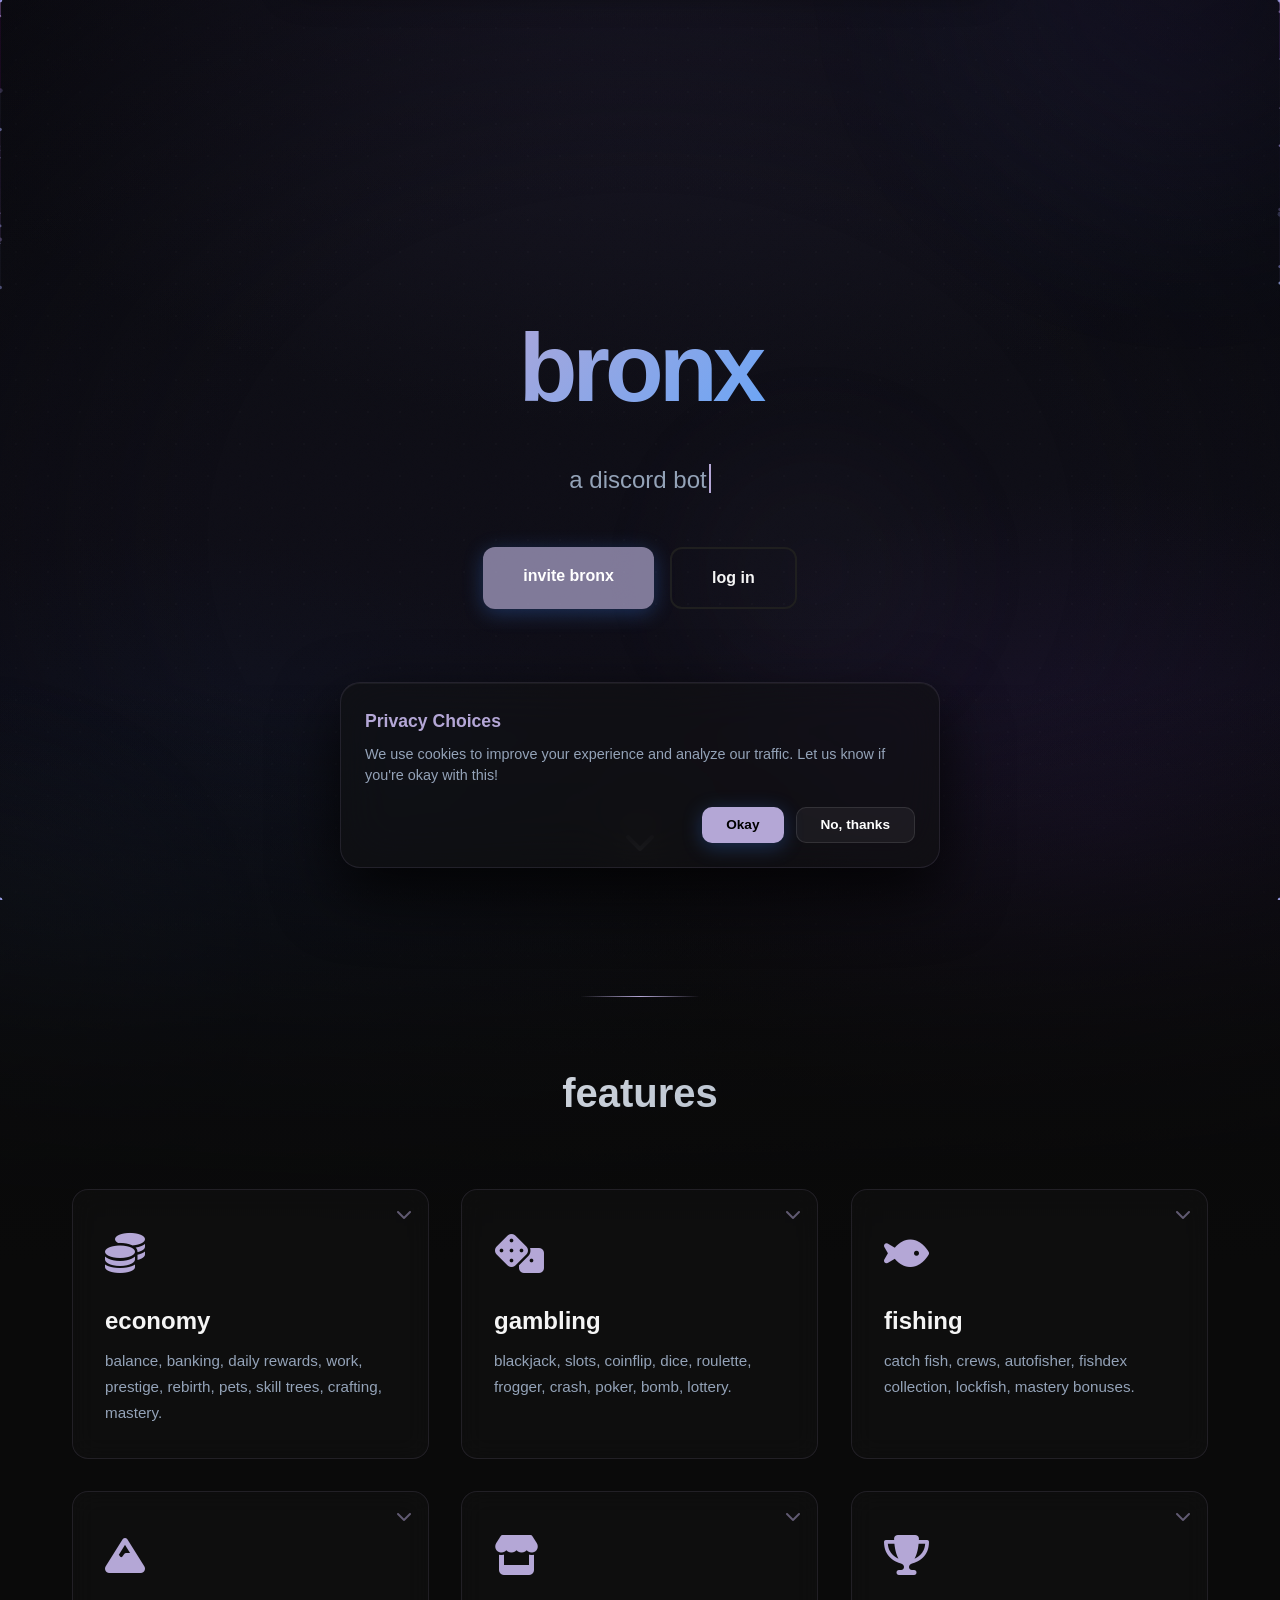
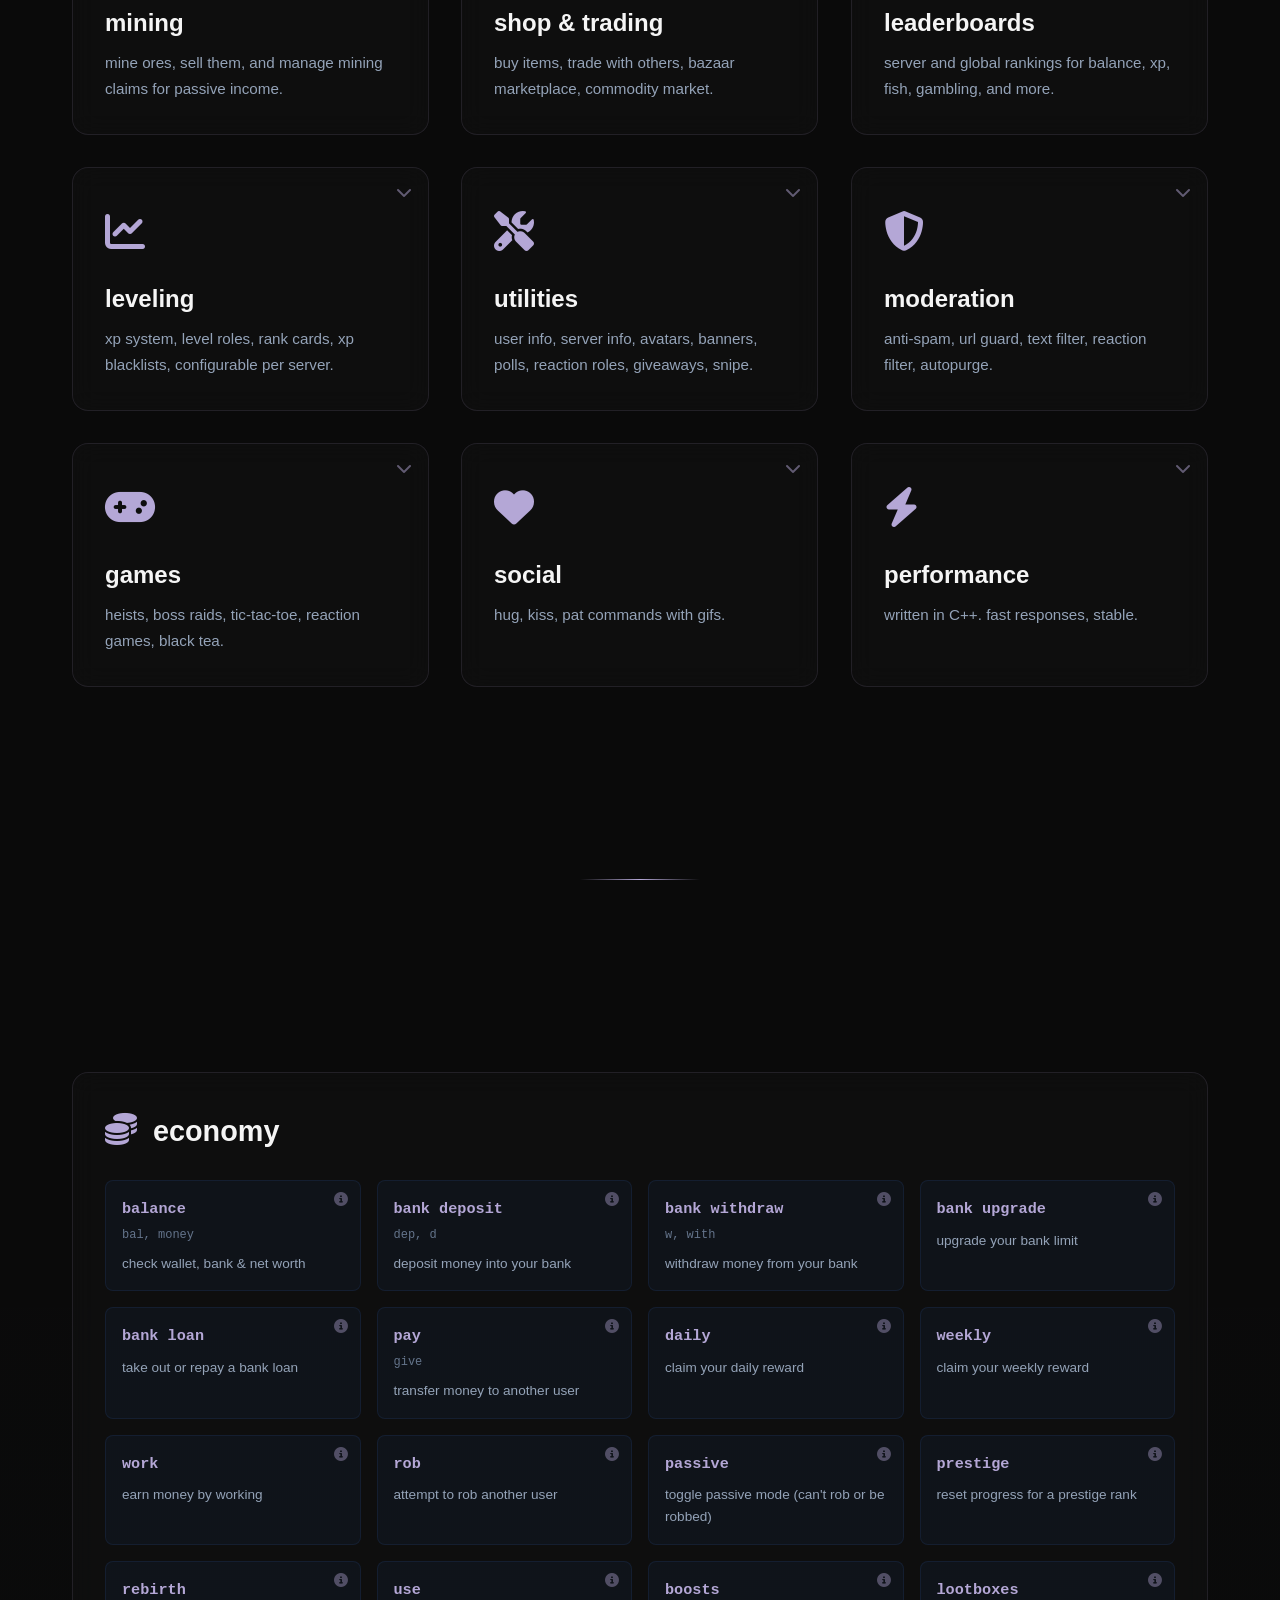
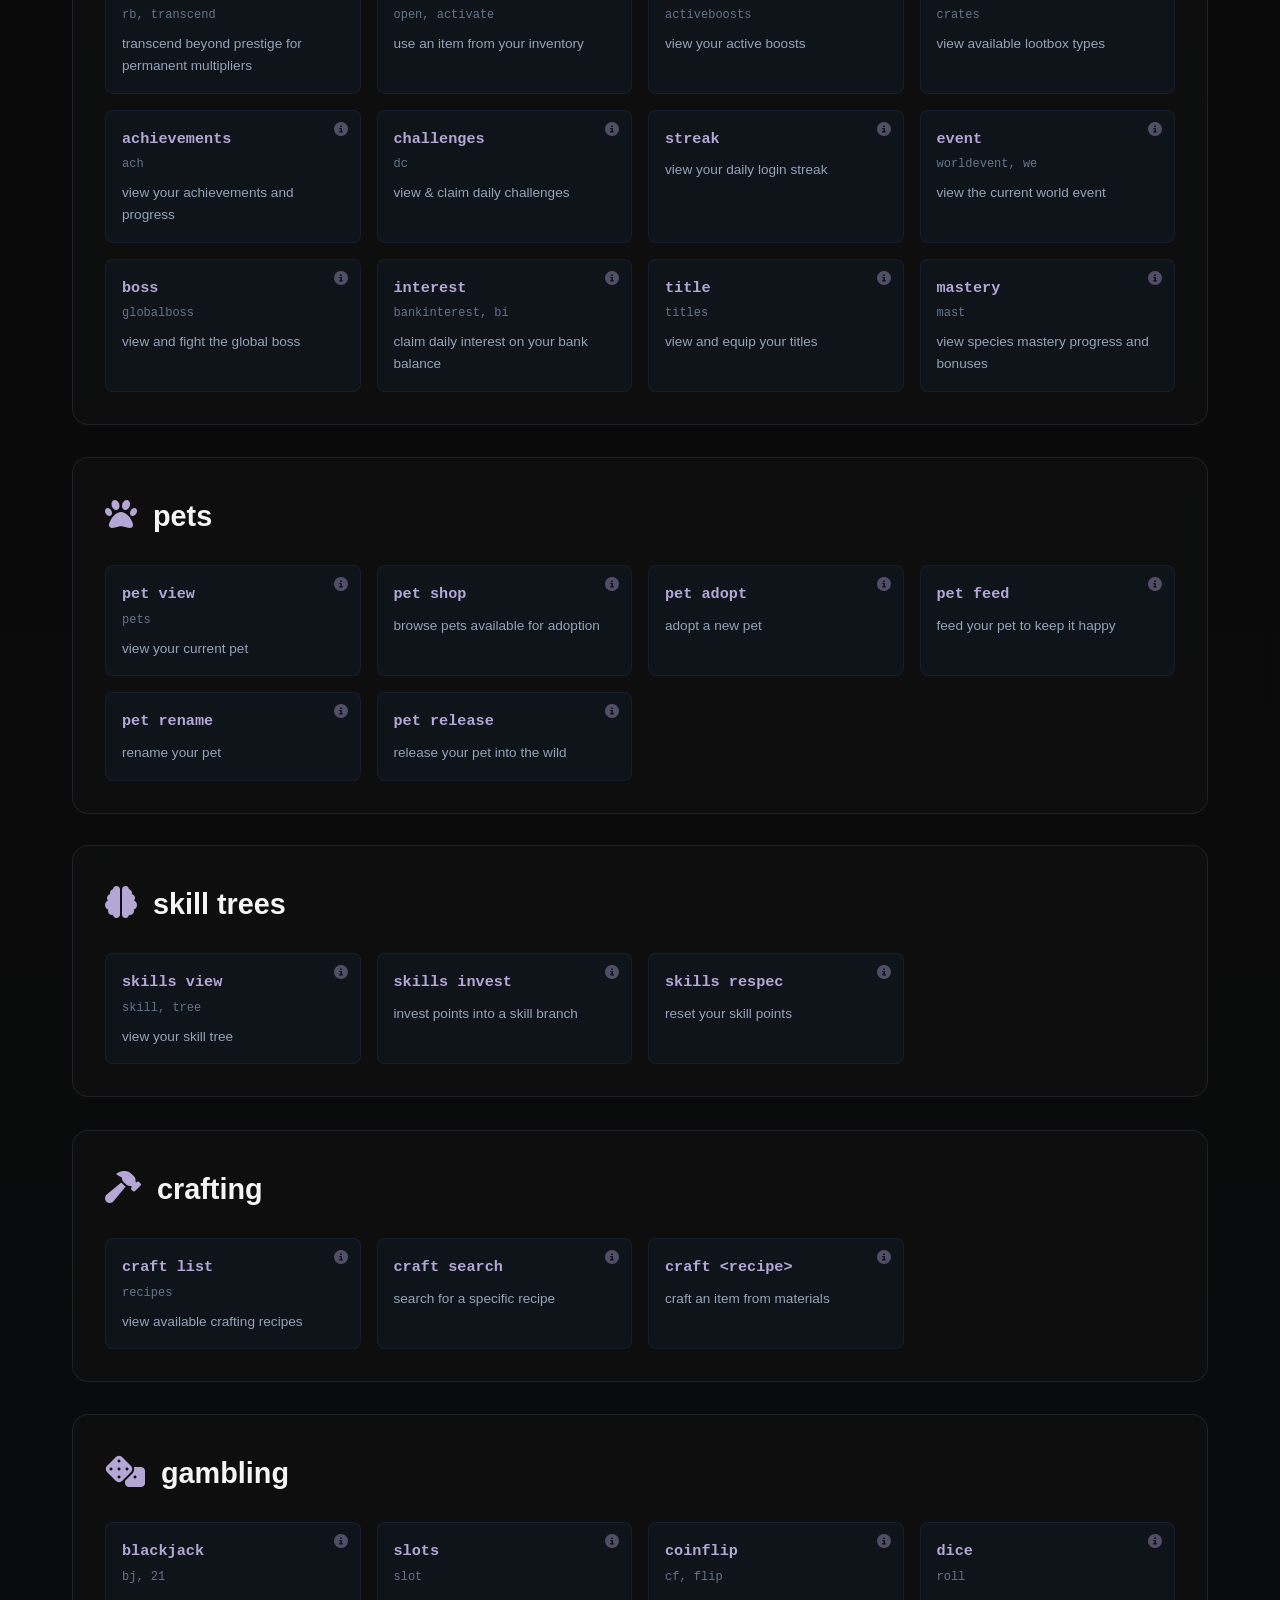
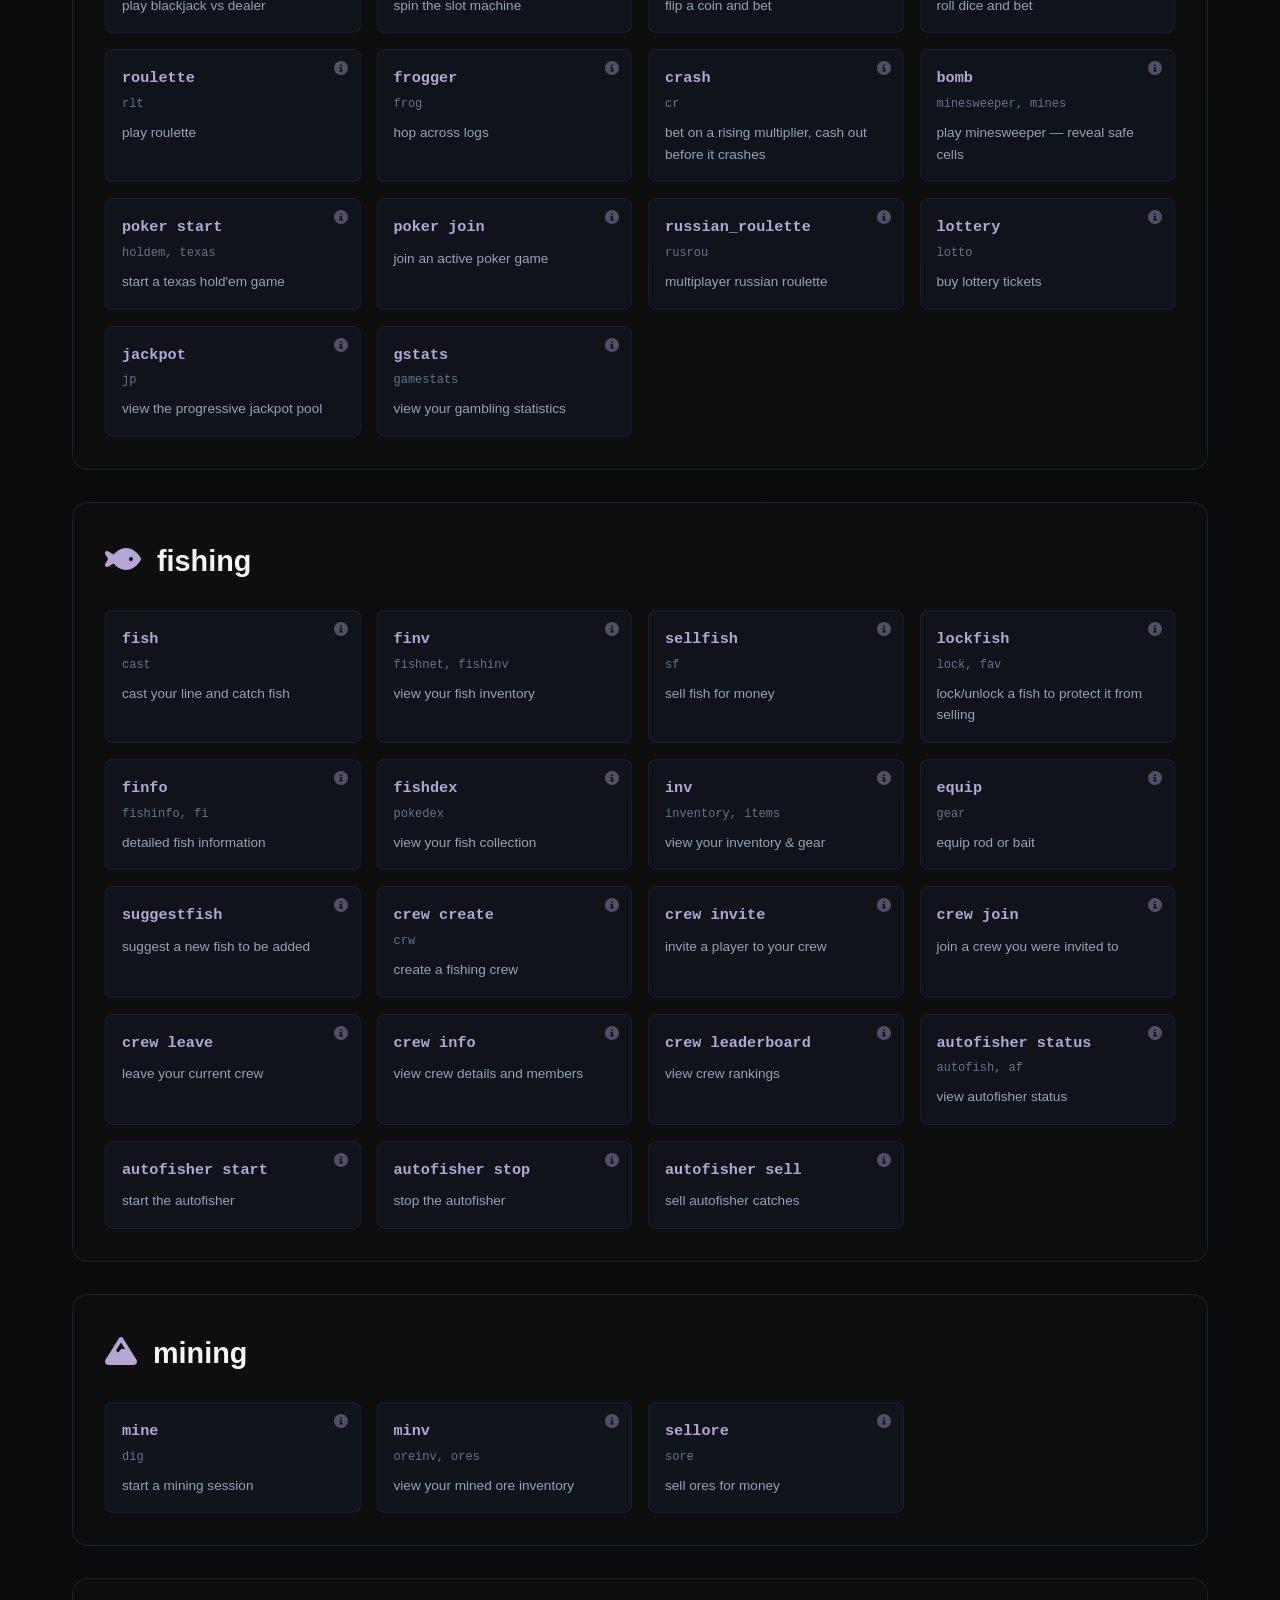
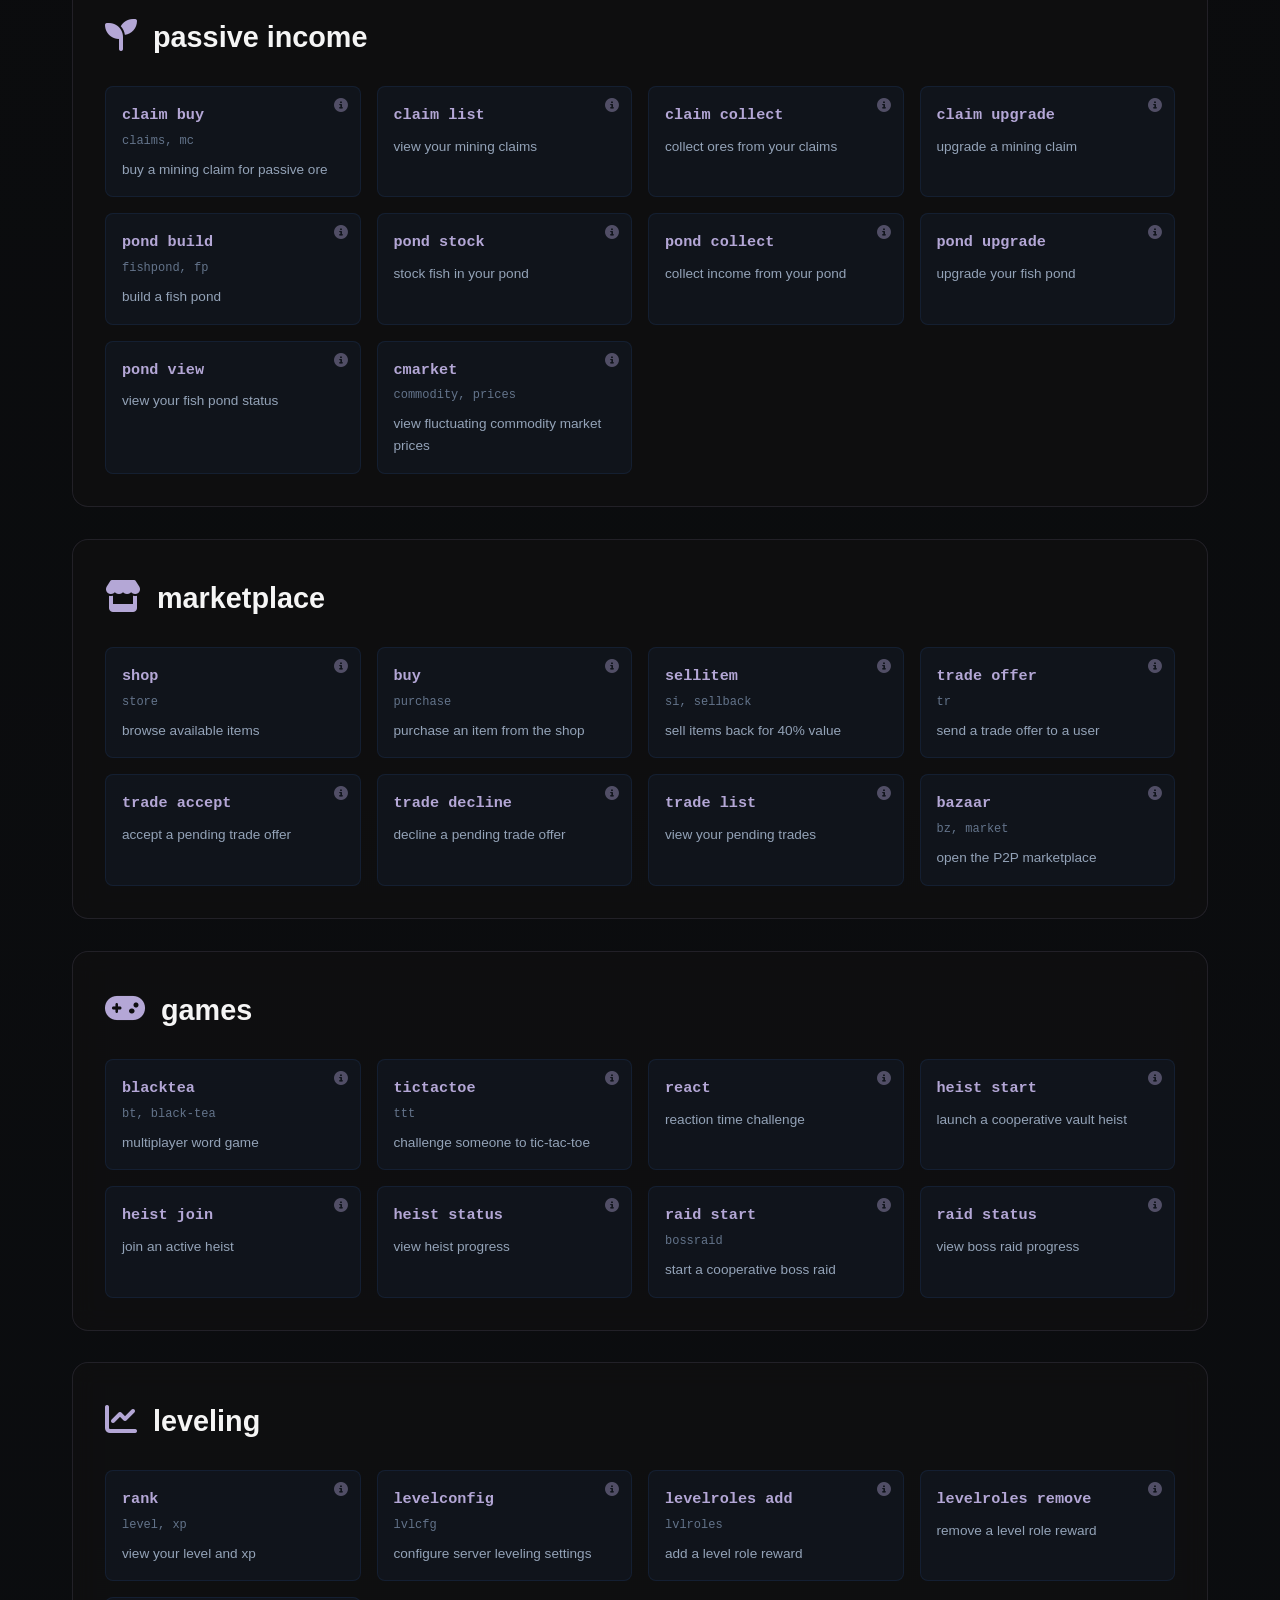
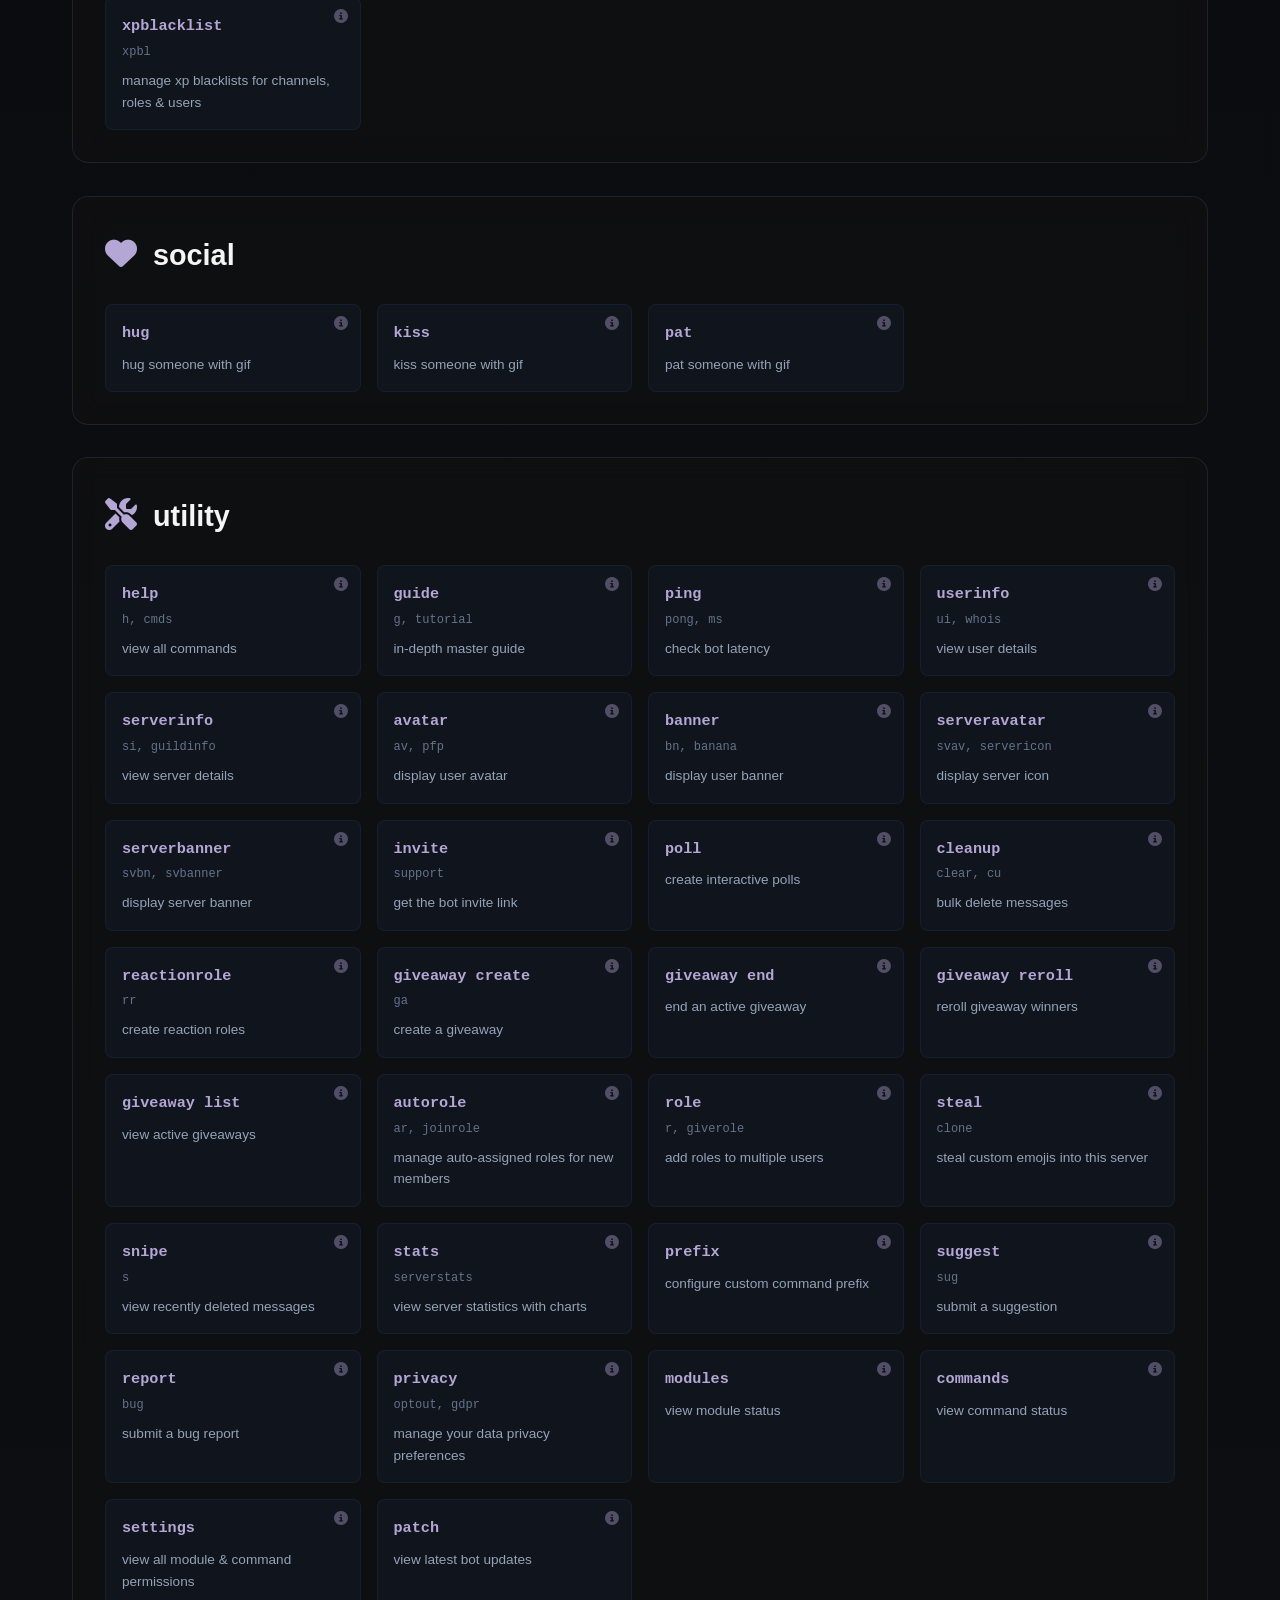
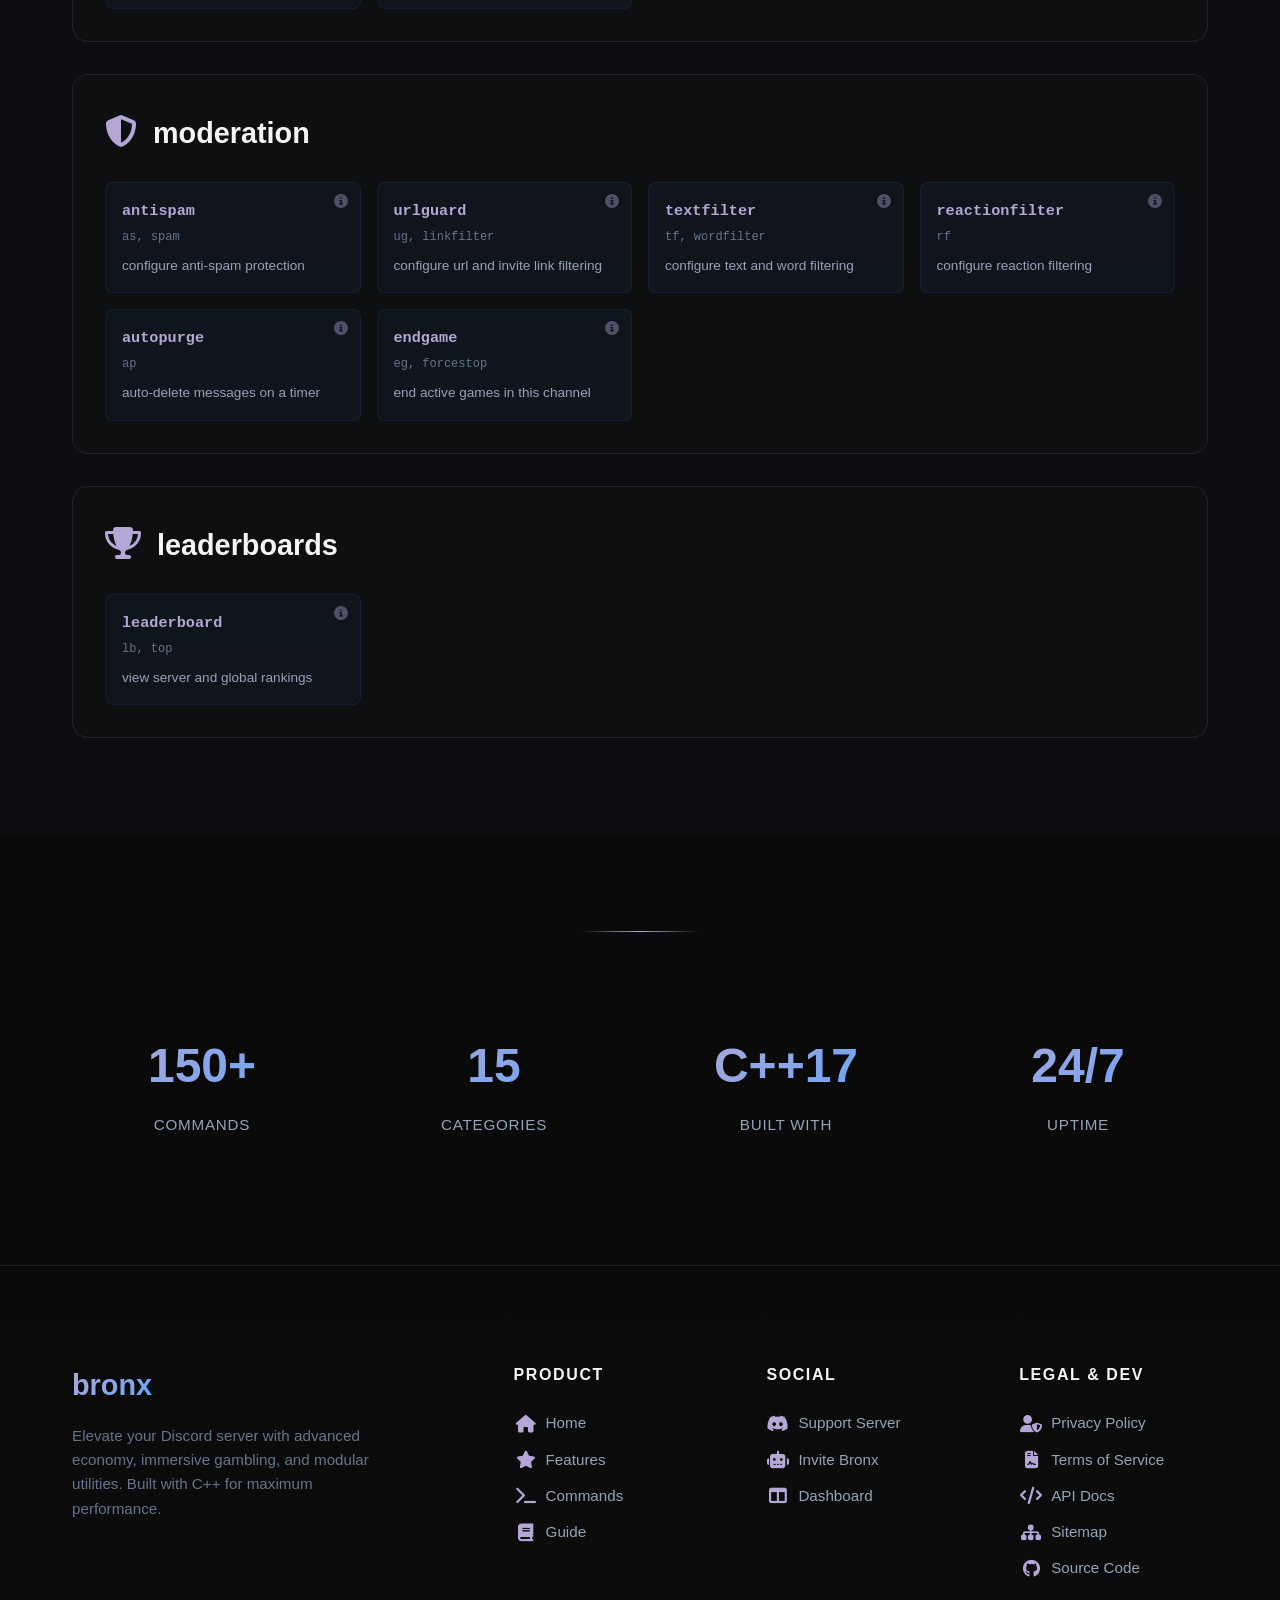
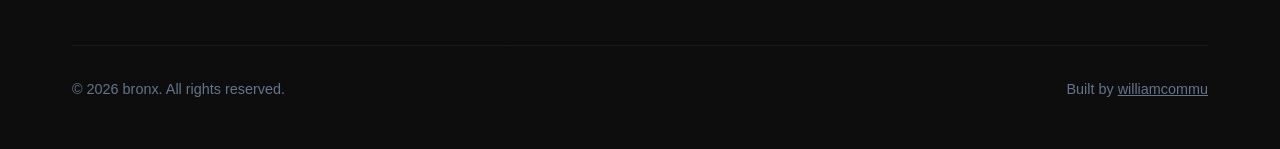
==== commit a951c18c: "refactor: extract privacy consent banner styles into a dedicated stylesheet and link it across all p" ====
--- a/html/index.html
+++ b/html/index.html
@@ -1,53 +1,58 @@
 <!DOCTYPE html>
 <html lang="en">
+
 <head>
     <meta charset="UTF-8">
     <meta name="viewport" content="width=device-width, initial-scale=1.0">
     <title>bronx | Advanced Discord Economy, Gambling & Mining Bot</title>
-    
+
     <!-- Favicons -->
     <link rel="icon" type="image/png" href="/assets/avatar.png">
     <link rel="apple-touch-icon" href="/assets/avatar.png">
-    
+
     <!-- Google Analytics (gtag.js) -->
     <script>
-      window.dataLayer = window.dataLayer || [];
-      function gtag(){dataLayer.push(arguments);}
-      
-      // Default consent mode (denied until user accepts)
-      gtag('consent', 'default', {
-        'analytics_storage': 'denied'
-      });
+        window.dataLayer = window.dataLayer || [];
+        function gtag() { dataLayer.push(arguments); }
+
+        // Default consent mode (denied until user accepts)
+        gtag('consent', 'default', {
+            'analytics_storage': 'denied'
+        });
     </script>
     <script async src="https://www.googletagmanager.com/gtag/js?id=G-QKVTVN4PCX"></script>
     <script>
-      window.dataLayer = window.dataLayer || [];
-      function gtag(){dataLayer.push(arguments);}
-      gtag('js', new Date());
-      gtag('config', 'G-QKVTVN4PCX');
+        window.dataLayer = window.dataLayer || [];
+        function gtag() { dataLayer.push(arguments); }
+        gtag('js', new Date());
+        gtag('config', 'G-QKVTVN4PCX');
     </script>
 
     <!-- SEO Meta Tags -->
-    <meta name="description" content="Elevate your Discord server with bronx, a high-performance C++ bot featuring a deep economy system, immersive gambling, fishing, mining, and advanced moderation tools.">
-    <meta name="keywords" content="discord economy bot, gambling bot, fishing bot, mining bot, bronx bot, C++ discord bot, discord utilities, moderation bot, level system discord">
+    <meta name="description"
+        content="Elevate your Discord server with bronx, a high-performance C++ bot featuring a deep economy system, immersive gambling, fishing, mining, and advanced moderation tools.">
+    <meta name="keywords"
+        content="discord economy bot, gambling bot, fishing bot, mining bot, bronx bot, C++ discord bot, discord utilities, moderation bot, level system discord">
     <meta name="author" content="bronx">
     <meta name="robots" content="index, follow">
     <link rel="canonical" href="https://bronxbot.xyz">
-    
+
     <!-- Open Graph Meta Tags -->
-    <meta property="og:title" content="bronx | Advanced Discord Economy & Gambling Bot">
-    <meta property="og:description" content="Immersive economy, gambling, fishing, and mining for your Discord server. Built for performance and stability.">
+    <meta property="og:title" content="bronx">
+    <meta property="og:description"
+        content="Immersive economy, gambling, fishing, and mining for your Discord server. Built for performance and stability.">
     <meta property="og:type" content="website">
     <meta property="og:url" content="https://bronxbot.xyz">
     <meta property="og:image" content="https://bronxbot.xyz/assets/avatar.png">
     <meta property="og:site_name" content="bronx">
-    
+
     <!-- Twitter Card Meta Tags -->
     <meta name="twitter:card" content="summary_large_image">
     <meta name="twitter:title" content="bronx | Advanced Discord Economy Bot">
-    <meta name="twitter:description" content="The ultimate economy and gambling experience on Discord. Fast, stable, and feature-rich.">
+    <meta name="twitter:description"
+        content="The ultimate economy and gambling experience on Discord. Fast, stable, and feature-rich.">
     <meta name="twitter:image" content="https://bronxbot.xyz/assets/avatar.png">
-    
+
     <!-- Structured Data (JSON-LD) -->
     <script type="application/ld+json">
     {
@@ -72,10 +77,12 @@
 
     <!-- Theme Color -->
     <meta name="theme-color" content="#b4a7d6">
-    
+
     <link rel="stylesheet" href="https://cdnjs.cloudflare.com/ajax/libs/font-awesome/6.5.1/css/all.min.css">
     <link rel="stylesheet" href="/css/style.css">
+    <link rel="stylesheet" href="/css/consent.css">
 </head>
+
 <body>
     <!-- Floating Nav -->
     <nav class="floating-nav" id="floatingNav">
@@ -89,8 +96,10 @@
             <div class="nav-links" id="navLinks">
                 <a href="#features">features</a>
                 <a href="#commands">commands</a>
+                <a href="/api-docs">api docs</a>
                 <a href="#" id="nav-invite-btn" class="nav-btn">invite</a>
-                <a href="/login" id="nav-login-btn" class="nav-btn nav-btn-secondary"><i class="fab fa-discord"></i> log in</a>
+                <a href="/login" id="nav-login-btn" class="nav-btn nav-btn-secondary"><i class="fab fa-discord"></i> log
+                    in</a>
             </div>
         </div>
     </nav>
@@ -134,21 +143,24 @@
                     <i class="fas fa-chevron-down feature-card-indicator"></i>
                     <div class="feature-icon"><i class="fas fa-coins"></i></div>
                     <h3 class="feature-title">economy</h3>
-                    <p class="feature-desc">balance, banking, daily rewards, work, prestige, rebirth, pets, skill trees, crafting, mastery.</p>
+                    <p class="feature-desc">balance, banking, daily rewards, work, prestige, rebirth, pets, skill trees,
+                        crafting, mastery.</p>
                 </div>
 
                 <div class="feature-card">
                     <i class="fas fa-chevron-down feature-card-indicator"></i>
                     <div class="feature-icon"><i class="fas fa-dice"></i></div>
                     <h3 class="feature-title">gambling</h3>
-                    <p class="feature-desc">blackjack, slots, coinflip, dice, roulette, frogger, crash, poker, bomb, lottery.</p>
+                    <p class="feature-desc">blackjack, slots, coinflip, dice, roulette, frogger, crash, poker, bomb,
+                        lottery.</p>
                 </div>
 
                 <div class="feature-card">
                     <i class="fas fa-chevron-down feature-card-indicator"></i>
                     <div class="feature-icon"><i class="fas fa-fish"></i></div>
                     <h3 class="feature-title">fishing</h3>
-                    <p class="feature-desc">catch fish, crews, autofisher, fishdex collection, lockfish, mastery bonuses.</p>
+                    <p class="feature-desc">catch fish, crews, autofisher, fishdex collection, lockfish, mastery
+                        bonuses.</p>
                 </div>
 
                 <div class="feature-card">
@@ -176,14 +188,16 @@
                     <i class="fas fa-chevron-down feature-card-indicator"></i>
                     <div class="feature-icon"><i class="fas fa-chart-line"></i></div>
                     <h3 class="feature-title">leveling</h3>
-                    <p class="feature-desc">xp system, level roles, rank cards, xp blacklists, configurable per server.</p>
+                    <p class="feature-desc">xp system, level roles, rank cards, xp blacklists, configurable per server.
+                    </p>
                 </div>
 
                 <div class="feature-card">
                     <i class="fas fa-chevron-down feature-card-indicator"></i>
                     <div class="feature-icon"><i class="fas fa-tools"></i></div>
                     <h3 class="feature-title">utilities</h3>
-                    <p class="feature-desc">user info, server info, avatars, banners, polls, reaction roles, giveaways, snipe.</p>
+                    <p class="feature-desc">user info, server info, avatars, banners, polls, reaction roles, giveaways,
+                        snipe.</p>
                 </div>
 
                 <div class="feature-card">
@@ -222,7 +236,7 @@
         <div class="container">
             <h2 class="section-title" data-reveal="up">commands</h2>
             <div class="command-categories">
-                
+
                 <!-- Economy Commands -->
                 <div class="category" id="cat-economy">
                     <div class="category-header">
@@ -1063,15 +1077,46 @@
     <!-- Footer -->
     <footer class="footer">
         <div class="container">
-            <div class="footer-content">
-                <div class="footer-links">
-                    <a href="https://github.com/brainboxdotcc/DPP" class="footer-link" target="_blank">uses dpp</a>
-                    <a href="https://github.com/williamcommu/bronxsite" class="footer-link" target="_blank">source code</a>
-                    <a href="https://discord.gg/bronx" class="footer-link" target="_blank">support server</a>
-                    <a href="https://discord.com/oauth2/authorize?client_id=828380019406929962&permissions=7610260541407217&integration_type=0&scope=bot+applications.commands" class="footer-link" target="_blank">invite link</a>
-                    <a href="/privacy" class="footer-link">privacy policy</a>
-                </div>
-                <p>&copy; 2026 bronx</p>
+            <div class="footer-grid">
+                <div class="footer-brand">
+                    <a href="#" class="footer-logo">bronx</a>
+                    <p>Elevate your Discord server with advanced economy, immersive gambling, and modular utilities.
+                        Built with C++ for maximum performance.</p>
+                </div>
+                <div class="footer-column">
+                    <h3>Product</h3>
+                    <div class="footer-links">
+                        <a href="/landing" class="footer-link"><i class="fas fa-home"></i> Home</a>
+                        <a href="#features" class="footer-link"><i class="fas fa-star"></i> Features</a>
+                        <a href="#commands" class="footer-link"><i class="fas fa-terminal"></i> Commands</a>
+                        <a href="/guide" class="footer-link"><i class="fas fa-book"></i> Guide</a>
+                    </div>
+                </div>
+                <div class="footer-column">
+                    <h3>Social</h3>
+                    <div class="footer-links">
+                        <a href="https://discord.gg/bronx" class="footer-link" target="_blank"><i
+                                class="fab fa-discord"></i> Support Server</a>
+                        <a href="https://discord.com/oauth2/authorize?client_id=828380019406929962&permissions=7610260541407217&integration_type=0&scope=bot+applications.commands"
+                            class="footer-link" target="_blank"><i class="fas fa-robot"></i> Invite Bronx</a>
+                        <a href="/servers" class="footer-link"><i class="fas fa-columns"></i> Dashboard</a>
+                    </div>
+                </div>
+                <div class="footer-column">
+                    <h3>Legal & Dev</h3>
+                    <div class="footer-links">
+                        <a href="/privacy" class="footer-link"><i class="fas fa-user-shield"></i> Privacy Policy</a>
+                        <a href="/tos" class="footer-link"><i class="fas fa-file-contract"></i> Terms of Service</a>
+                        <a href="/api-docs" class="footer-link"><i class="fas fa-code"></i> API Docs</a>
+                        <a href="/sitemap" class="footer-link"><i class="fas fa-sitemap"></i> Sitemap</a>
+                        <a href="https://github.com/williamcommu/bronxsite" class="footer-link" target="_blank"><i
+                                class="fab fa-github"></i> Source Code</a>
+                    </div>
+                </div>
+            </div>
+            <div class="footer-bottom">
+                <p>&copy; 2026 bronx. All rights reserved.</p>
+                <p>Built by <a href="https://github.com/williamcommu" style="color: inherit;">williamcommu</a></p>
             </div>
         </div>
     </footer>
@@ -1106,7 +1151,8 @@
     <div id="consent-banner" class="consent-banner">
         <div class="consent-content">
             <h3>Privacy Choices</h3>
-            <p>We use cookies to improve your experience and analyze our traffic. Let us know if you're okay with this!</p>
+            <p>We use cookies to improve your experience and analyze our traffic. Let us know if you're okay with this!
+            </p>
         </div>
         <div class="consent-buttons">
             <button id="consent-okay" class="btn btn-primary">Okay</button>
@@ -1116,4 +1162,5 @@
 
     <script src="/js/consent.js"></script>
 </body>
-</html>
+
+</html>
--- a/css/style.css
+++ b/css/style.css
@@ -670,34 +670,108 @@
 
 /* Footer */
 .footer {
-    padding: 3rem 0;
-    text-align: center;
+    padding: 6rem 0 3rem;
     border-top: 1px solid var(--border);
     color: #64748b;
-}
-
-.footer-content {
+    background: linear-gradient(180deg, transparent 0%, rgba(180, 167, 214, 0.02) 100%);
+}
+
+.footer-grid {
+    display: grid;
+    grid-template-columns: 2fr repeat(3, 1fr);
+    gap: 4rem;
+    margin-bottom: 4rem;
+    text-align: left;
+}
+
+.footer-brand .footer-logo {
+    font-size: 1.8rem;
+    font-weight: 900;
+    background: linear-gradient(135deg, var(--accent) 0%, #60a5fa 100%);
+    -webkit-background-clip: text;
+    -webkit-text-fill-color: transparent;
+    background-clip: text;
+    margin-bottom: 1rem;
+    display: inline-block;
+    text-decoration: none;
+}
+
+.footer-brand p {
+    font-size: 0.95rem;
+    line-height: 1.6;
+    max-width: 300px;
+}
+
+.footer-column h3 {
+    color: var(--fg);
+    font-size: 1rem;
+    font-weight: 700;
+    margin-bottom: 1.5rem;
+    text-transform: uppercase;
+    letter-spacing: 0.1em;
+}
+
+.footer-links {
     display: flex;
     flex-direction: column;
-    gap: 1rem;
-    align-items: center;
-}
-
-.footer-links {
-    display: flex;
-    gap: 2rem;
-    flex-wrap: wrap;
-    justify-content: center;
+    gap: 0.75rem;
 }
 
 .footer-link {
     color: #94a3b8;
     text-decoration: none;
-    transition: color 0.3s ease;
+    font-size: 0.95rem;
+    transition: all 0.2s ease;
+    display: flex;
+    align-items: center;
+    gap: 0.5rem;
+}
+
+.footer-link i {
+    font-size: 1.1rem;
+    width: 1.5rem;
+    text-align: center;
+    color: var(--accent);
 }
 
 .footer-link:hover {
-    color: var(--accent);
+    color: var(--fg);
+    transform: translateX(4px);
+}
+
+.footer-bottom {
+    padding-top: 2rem;
+    border-top: 1px solid rgba(255, 255, 255, 0.05);
+    display: flex;
+    justify-content: space-between;
+    align-items: center;
+    font-size: 0.9rem;
+}
+
+@media (max-width: 968px) {
+    .footer-grid {
+        grid-template-columns: 1fr 1fr;
+        gap: 3rem;
+    }
+    .footer-brand {
+        grid-column: span 2;
+        margin-bottom: 2rem;
+    }
+}
+
+@media (max-width: 576px) {
+    .footer-grid {
+        grid-template-columns: 1fr;
+        gap: 2.5rem;
+    }
+    .footer-brand {
+        grid-column: span 1;
+    }
+    .footer-bottom {
+        flex-direction: column;
+        gap: 1rem;
+        text-align: center;
+    }
 }
 
 /* ═══════════════════════════════════════════════════════
@@ -1502,78 +1576,5 @@
 /* ═══════════════════════════════════════════════════════
    PRIVACY CONSENT BANNER
    ═══════════════════════════════════════════════════════ */
-.consent-banner {
-    position: fixed;
-    bottom: -150px;
-    left: 50%;
-    transform: translateX(-50%);
-    width: 90%;
-    max-width: 600px;
-    background: var(--glass-bg);
-    backdrop-filter: blur(25px) saturate(1.5);
-    -webkit-backdrop-filter: blur(25px) saturate(1.5);
-    border: 1px solid var(--glass-border);
-    border-radius: 20px;
-    padding: 1.5rem;
-    z-index: 10000;
-    transition: bottom 0.6s cubic-bezier(0.16, 1, 0.3, 1);
-    box-shadow: 0 16px 48px rgba(0, 0, 0, 0.6), inset 0 1px 0 rgba(255, 255, 255, 0.05);
-    display: flex;
-    flex-direction: column;
-    gap: 1.25rem;
-}
-
-.consent-banner.visible {
-    bottom: 2rem;
-}
-
-.consent-content {
-    display: flex;
-    flex-direction: column;
-    gap: 0.5rem;
-}
-
-.consent-content h3 {
-    color: var(--accent);
-    font-size: 1.1rem;
-    font-weight: 700;
-}
-
-.consent-content p {
-    color: #94a3b8;
-    font-size: 0.9rem;
-    line-height: 1.5;
-}
-
-.consent-buttons {
-    display: flex;
-    gap: 0.75rem;
-    justify-content: flex-end;
-}
-
-.consent-buttons .btn {
-    padding: 0.6rem 1.5rem;
-    font-size: 0.85rem;
-    border-radius: 10px;
-}
-
-@media (max-width: 480px) {
-    .consent-banner {
-        width: calc(100% - 2rem);
-        bottom: -250px;
-        padding: 1.25rem;
-    }
-    
-    .consent-banner.visible {
-        bottom: 1rem;
-    }
-
-    .consent-buttons {
-        flex-direction: column;
-    }
-
-    .consent-buttons .btn {
-        width: 100%;
-        text-align: center;
-    }
-}
+
+/* Consent Banner styles moved to /css/consent.css */
--- a/css/consent.css
+++ b/css/consent.css
@@ -0,0 +1,116 @@
+/* ═══════════════════════════════════════════════════════
+   PRIVACY CONSENT BANNER (Shared)
+   ═══════════════════════════════════════════════════════ */
+
+:root {
+    /* Fallbacks for subpages that don't have these variables defined */
+    --consent-accent: var(--accent, #b4a7d6);
+    --consent-bg: var(--glass-bg, rgba(17, 17, 17, 0.8));
+    --consent-border: var(--glass-border, rgba(180, 167, 214, 0.2));
+}
+
+.consent-banner {
+    position: fixed;
+    /* Fixed Positioning: Ensure it's completely off-screen when hidden */
+    bottom: -500px;
+    left: 50%;
+    transform: translateX(-50%);
+    width: calc(100% - 2rem);
+    max-width: 600px;
+    background: var(--consent-bg);
+    backdrop-filter: blur(25px) saturate(1.5);
+    -webkit-backdrop-filter: blur(25px) saturate(1.5);
+    border: 1px solid var(--consent-border);
+    border-radius: 20px;
+    padding: 1.5rem;
+    z-index: 10000;
+    transition: bottom 0.8s cubic-bezier(0.16, 1, 0.3, 1), transform 0.8s cubic-bezier(0.16, 1, 0.3, 1);
+    box-shadow: 0 24px 64px rgba(0, 0, 0, 0.8), inset 0 1px 0 rgba(255, 255, 255, 0.05);
+    display: flex;
+    flex-direction: column;
+    gap: 1.25rem;
+    pointer-events: none; /* Prevent interaction when hidden */
+}
+
+.consent-banner.visible {
+    bottom: 2rem;
+    pointer-events: all;
+}
+
+.consent-content {
+    display: flex;
+    flex-direction: column;
+    gap: 0.5rem;
+}
+
+.consent-content h3 {
+    color: var(--consent-accent);
+    font-size: 1.1rem;
+    font-weight: 700;
+    margin: 0;
+}
+
+.consent-content p {
+    color: #94a3b8;
+    font-size: 0.9rem;
+    line-height: 1.5;
+    margin: 0;
+}
+
+.consent-buttons {
+    display: flex;
+    gap: 0.75rem;
+    justify-content: flex-end;
+}
+
+.consent-buttons .btn {
+    padding: 0.6rem 1.5rem;
+    font-size: 0.85rem;
+    border-radius: 10px;
+    cursor: pointer;
+    font-weight: 600;
+    transition: all 0.3s ease;
+    border: none;
+    text-decoration: none;
+}
+
+.consent-buttons .btn-primary {
+    background: var(--consent-accent);
+    color: #000;
+}
+
+.consent-buttons .btn-primary:hover {
+    filter: brightness(1.1);
+    transform: translateY(-2px);
+}
+
+.consent-buttons .btn-secondary {
+    background: rgba(255, 255, 255, 0.05);
+    color: #fff;
+    border: 1px solid rgba(255, 255, 255, 0.1);
+}
+
+.consent-buttons .btn-secondary:hover {
+    background: rgba(255, 255, 255, 0.1);
+}
+
+@media (max-width: 480px) {
+    .consent-banner {
+        bottom: -600px;
+        padding: 1.25rem;
+        border-radius: 16px;
+    }
+    
+    .consent-banner.visible {
+        bottom: 1rem;
+    }
+
+    .consent-buttons {
+        flex-direction: column;
+    }
+
+    .consent-buttons .btn {
+        width: 100%;
+        text-align: center;
+    }
+}
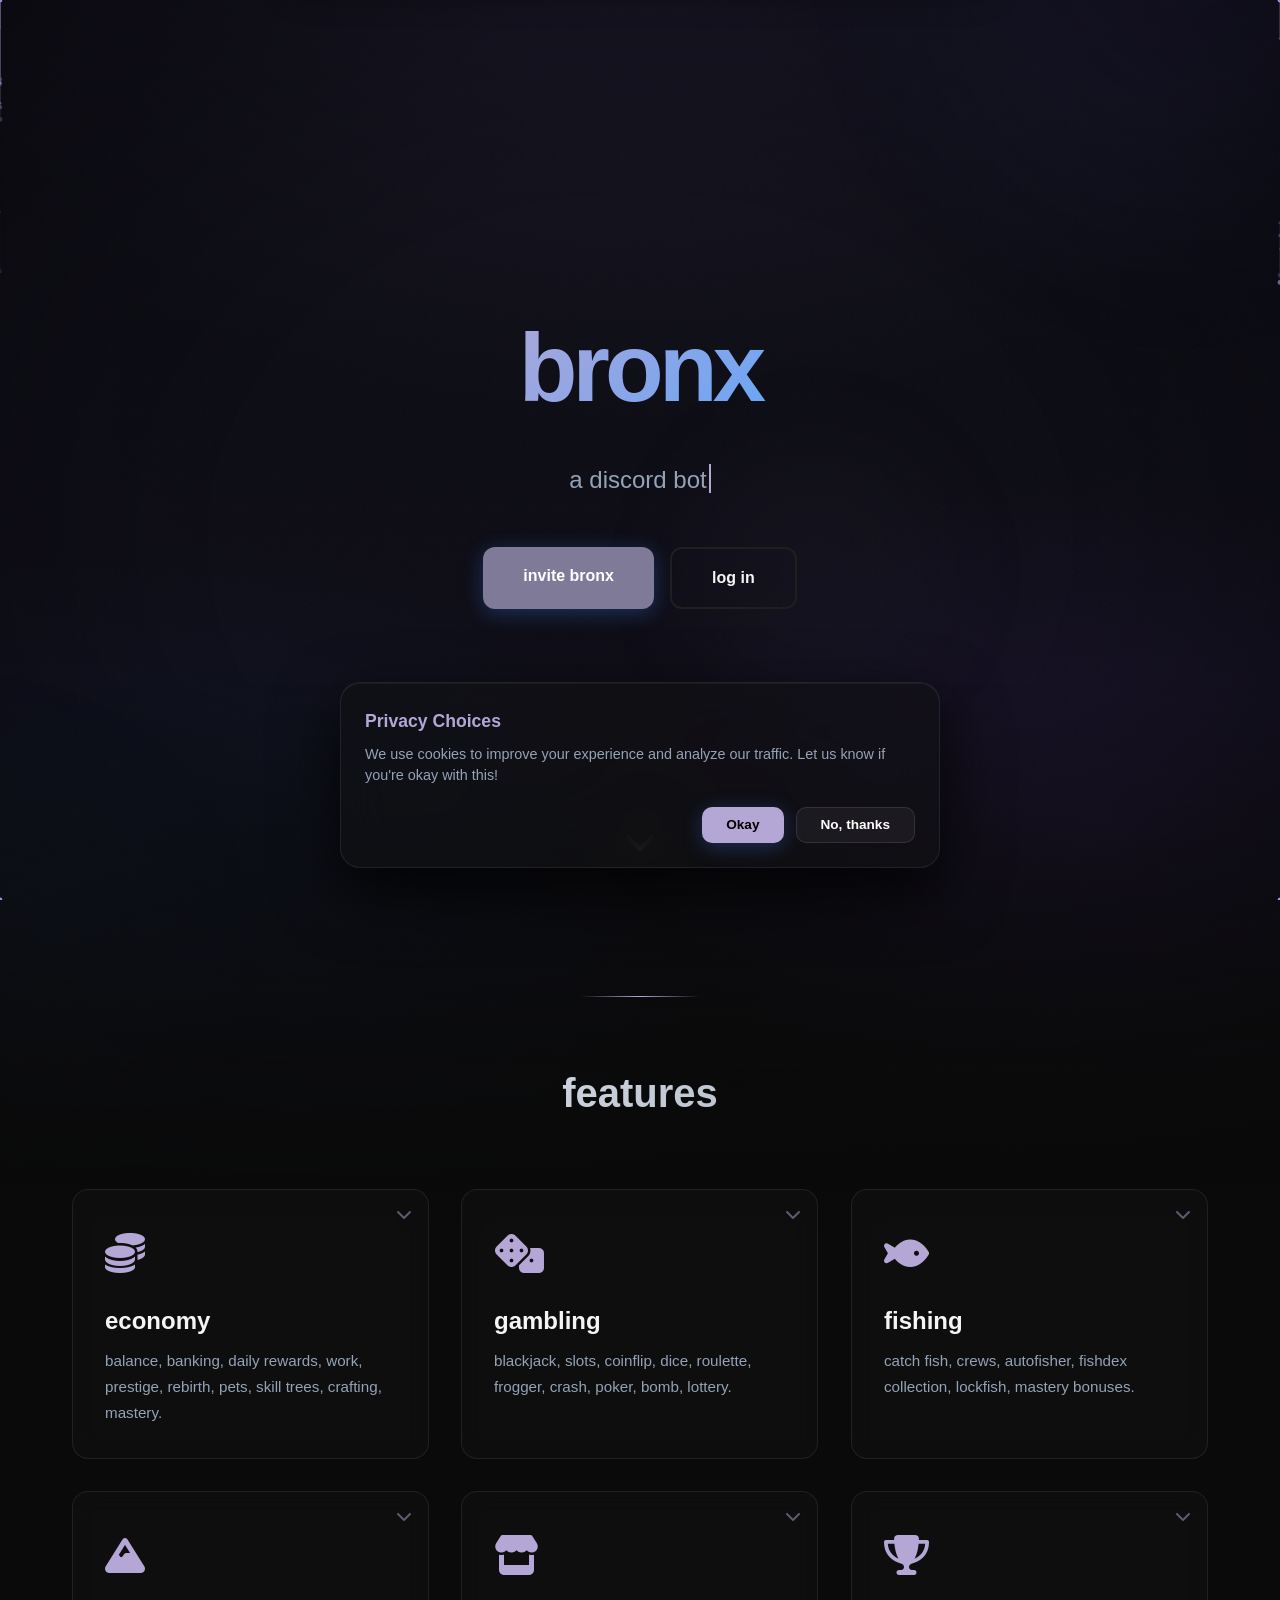
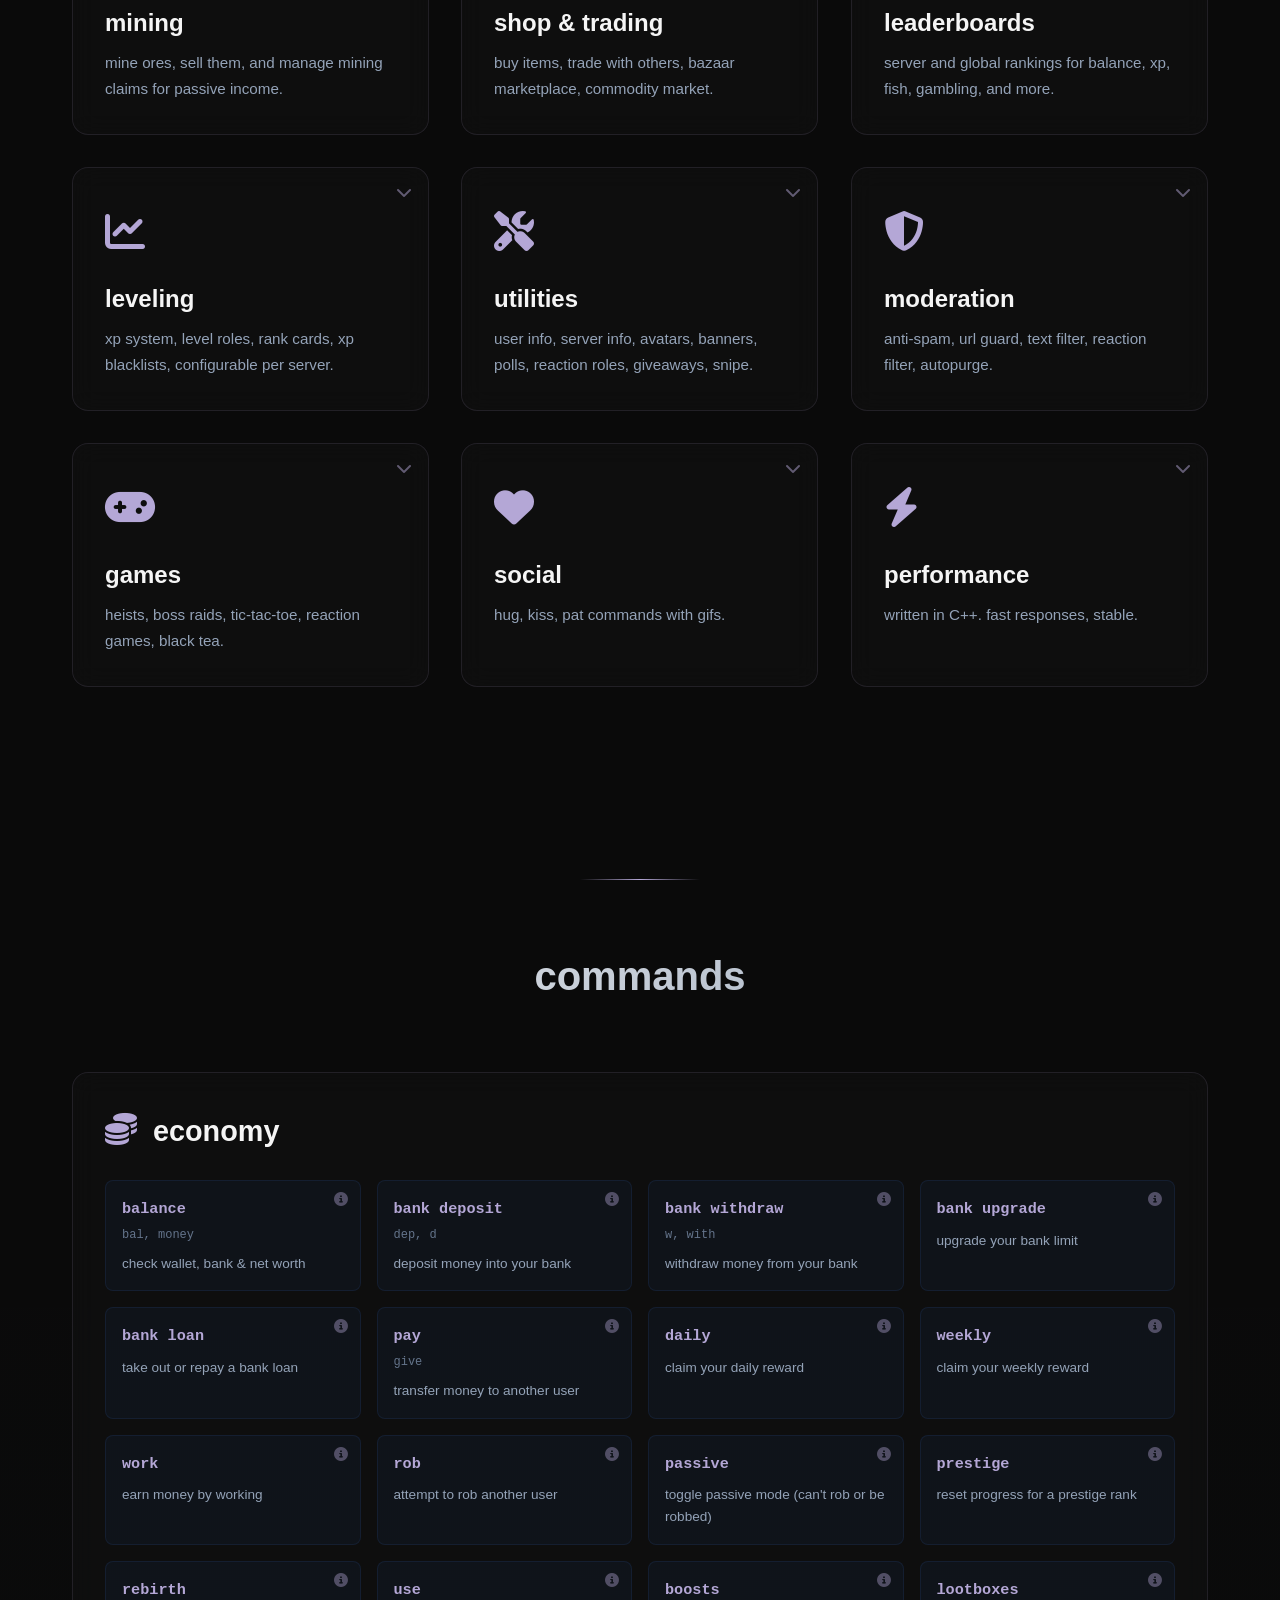
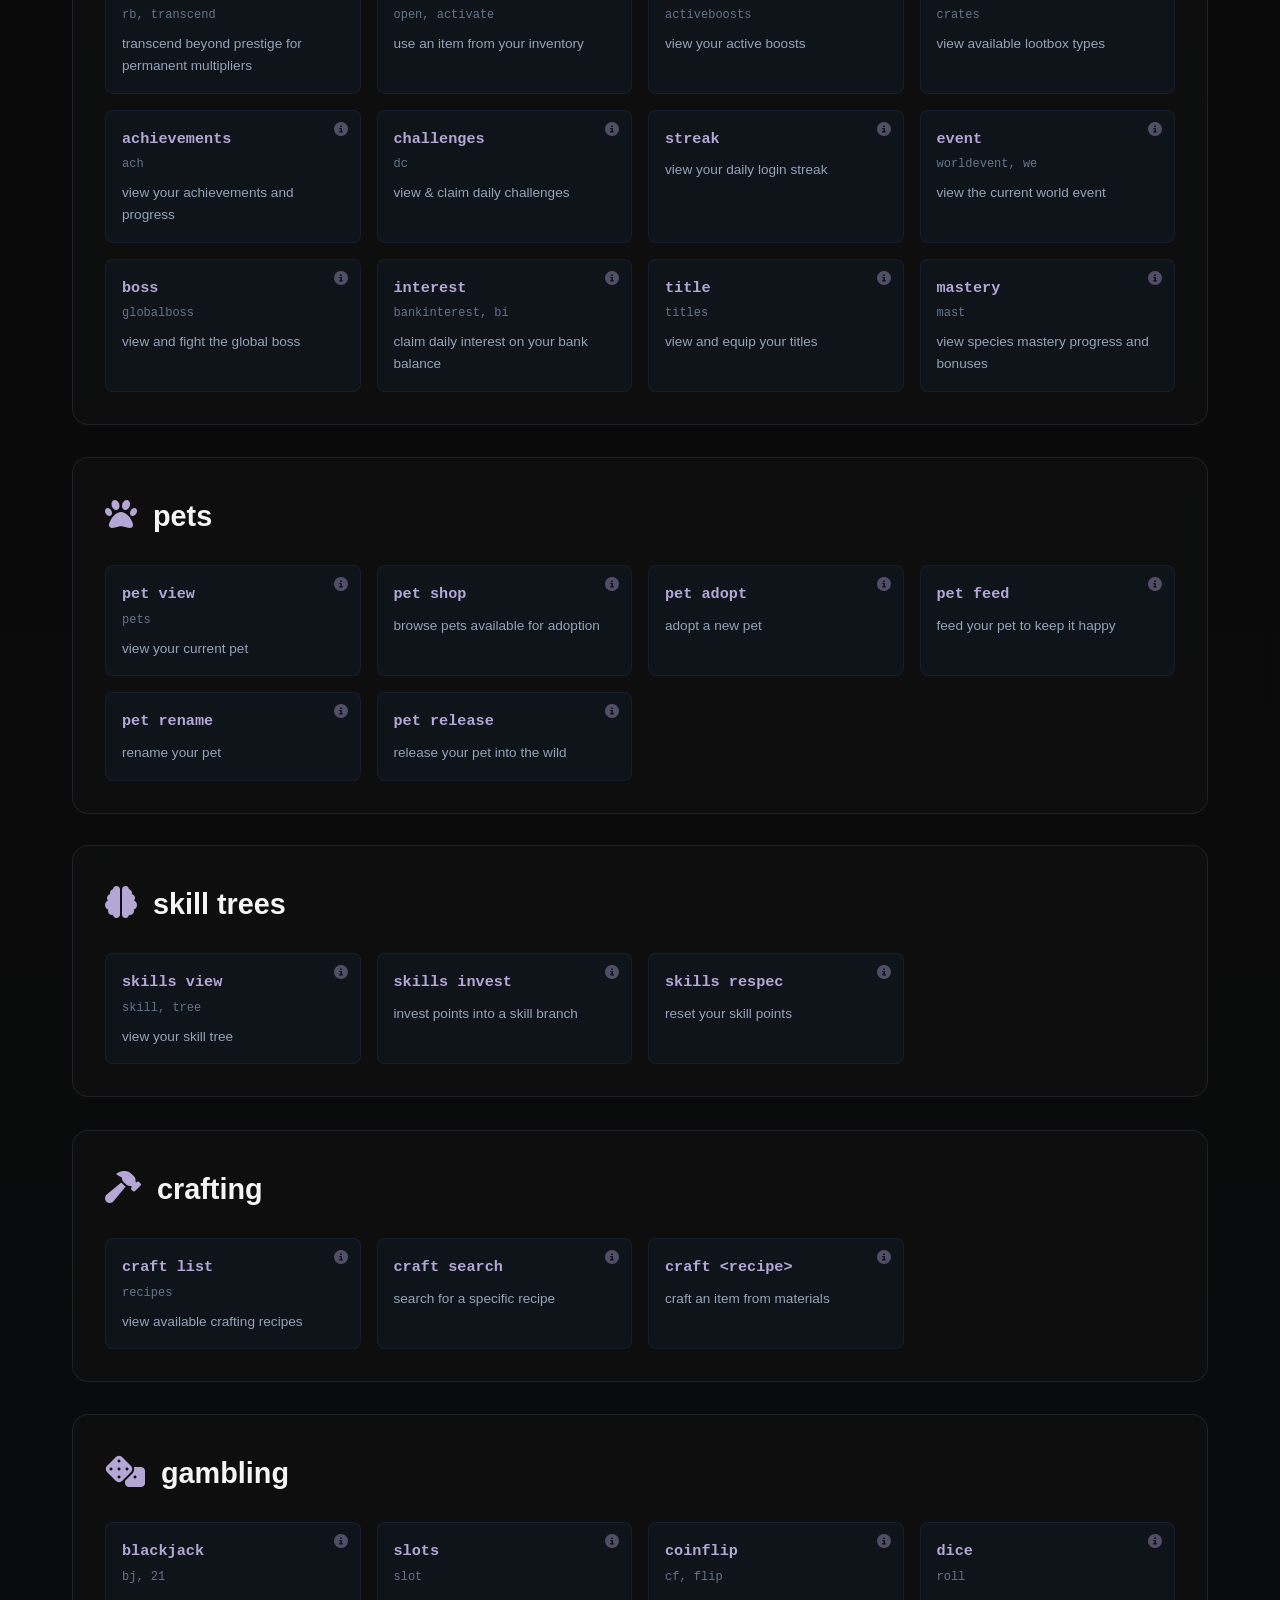
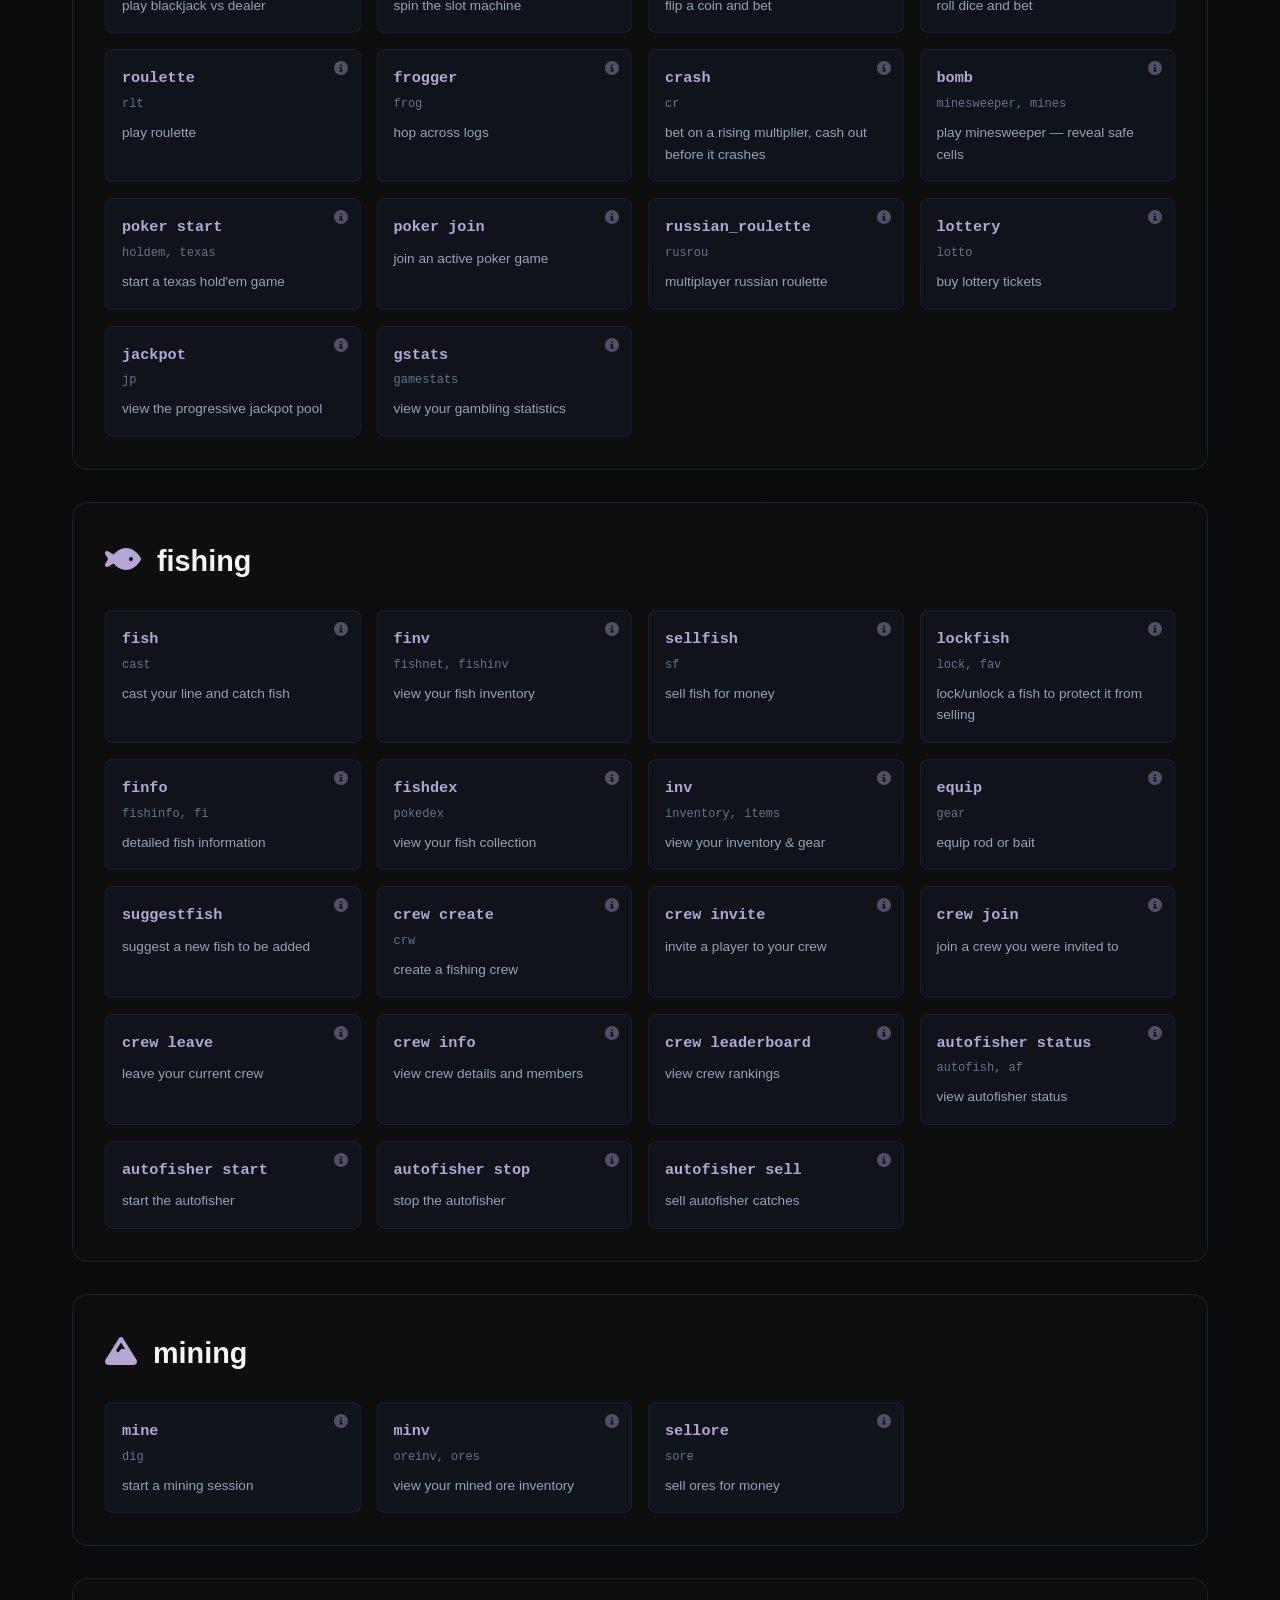
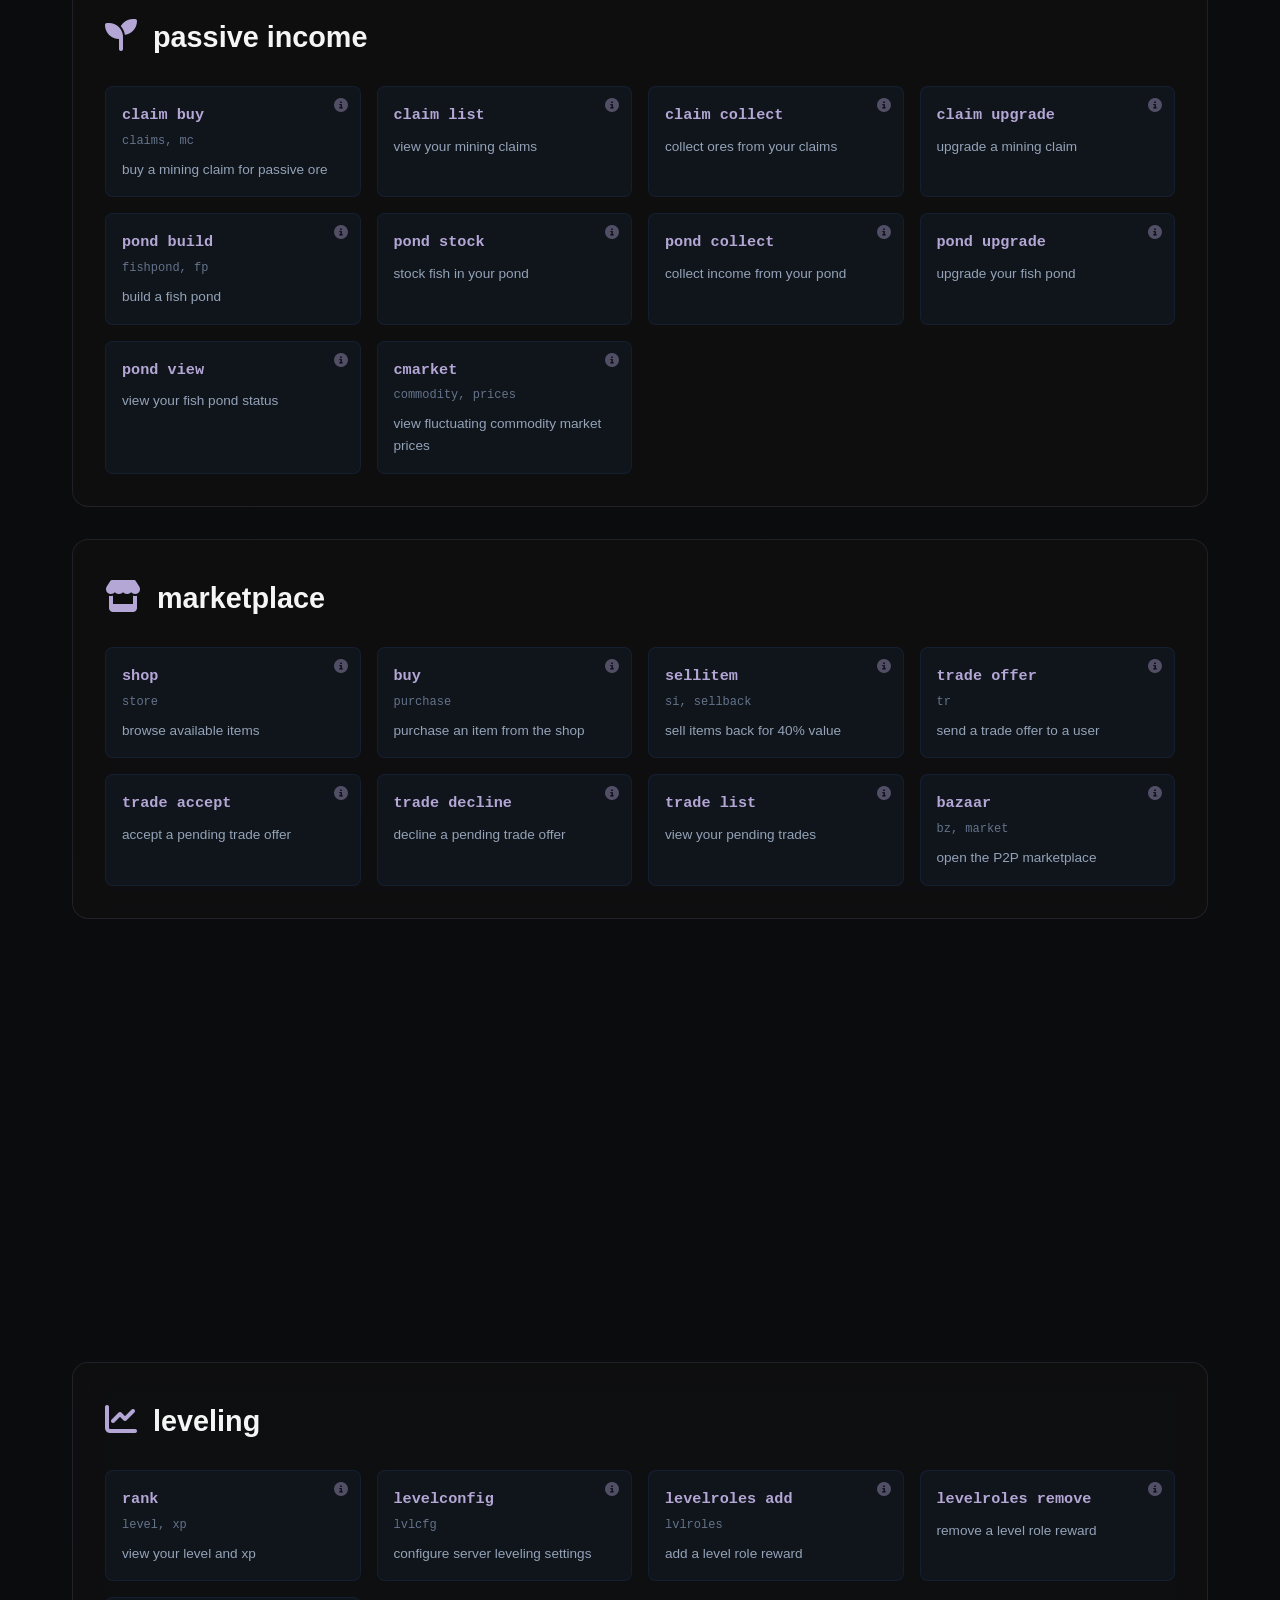
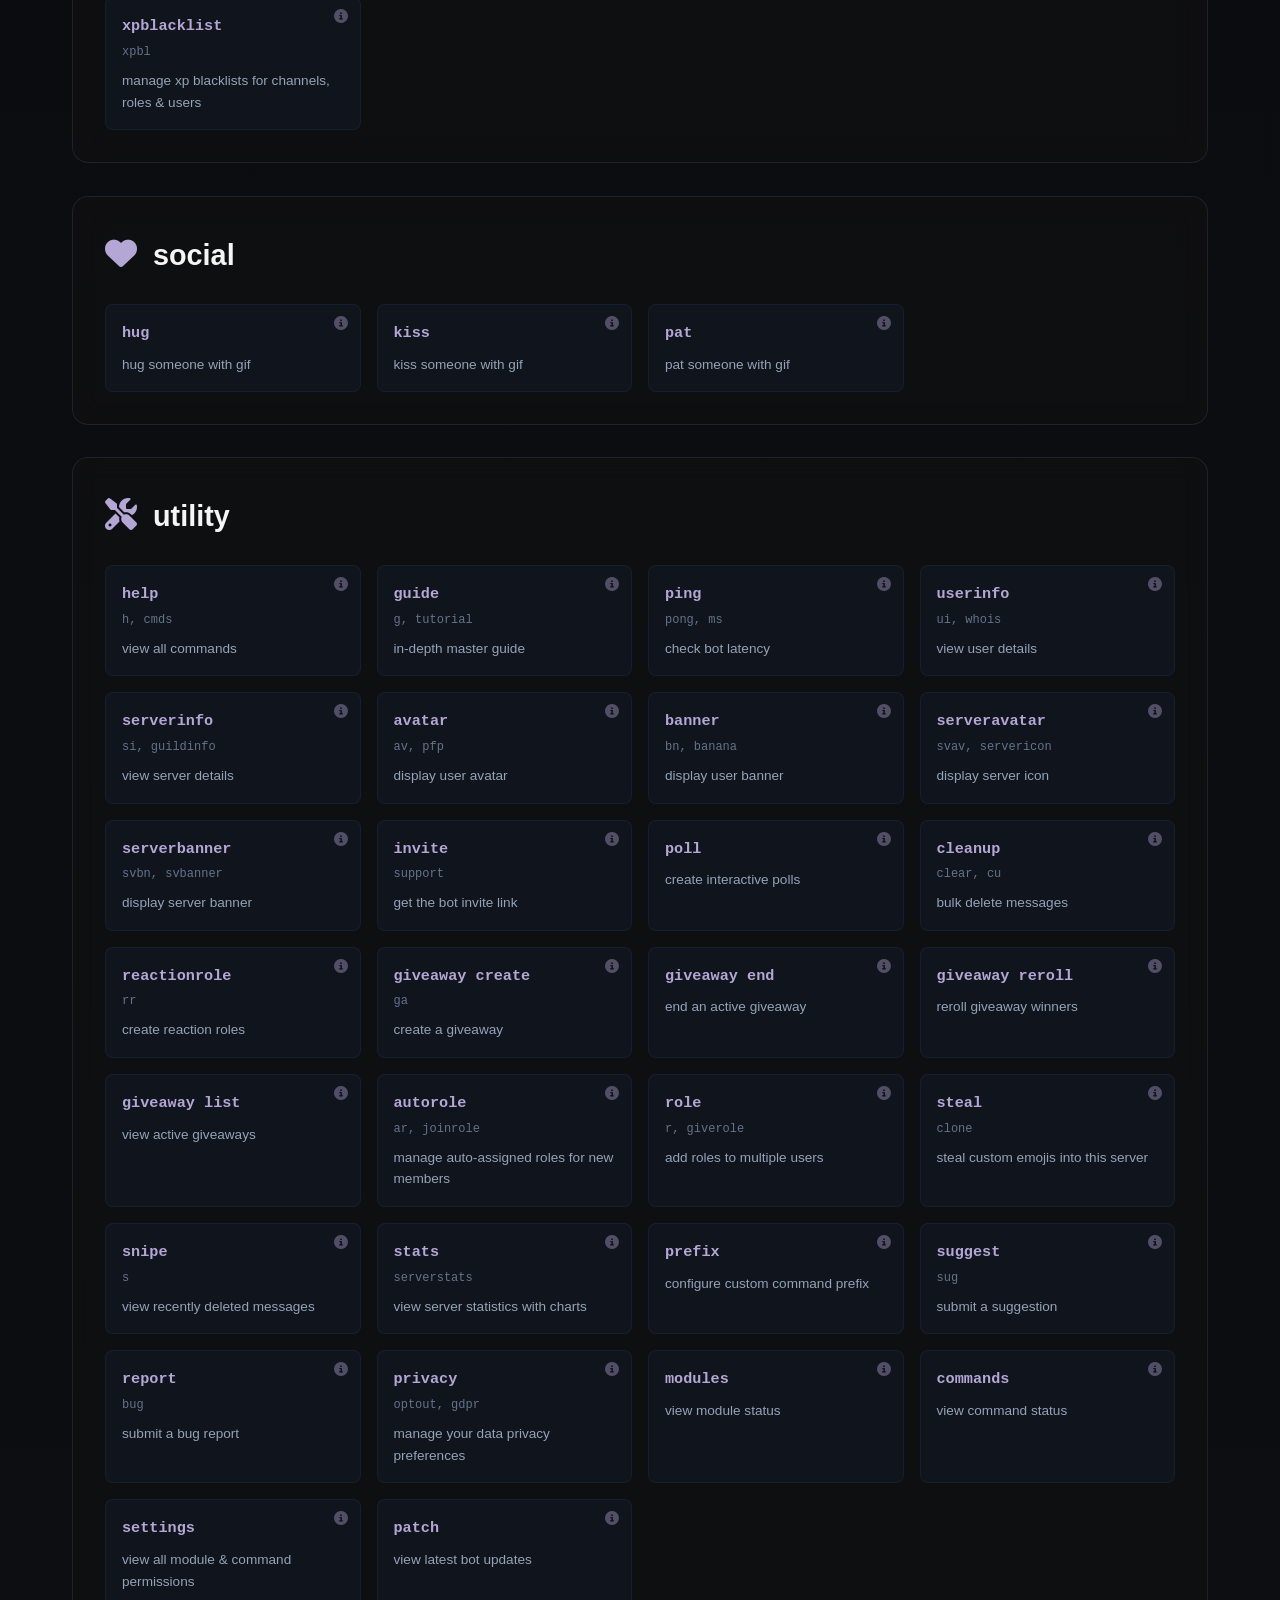
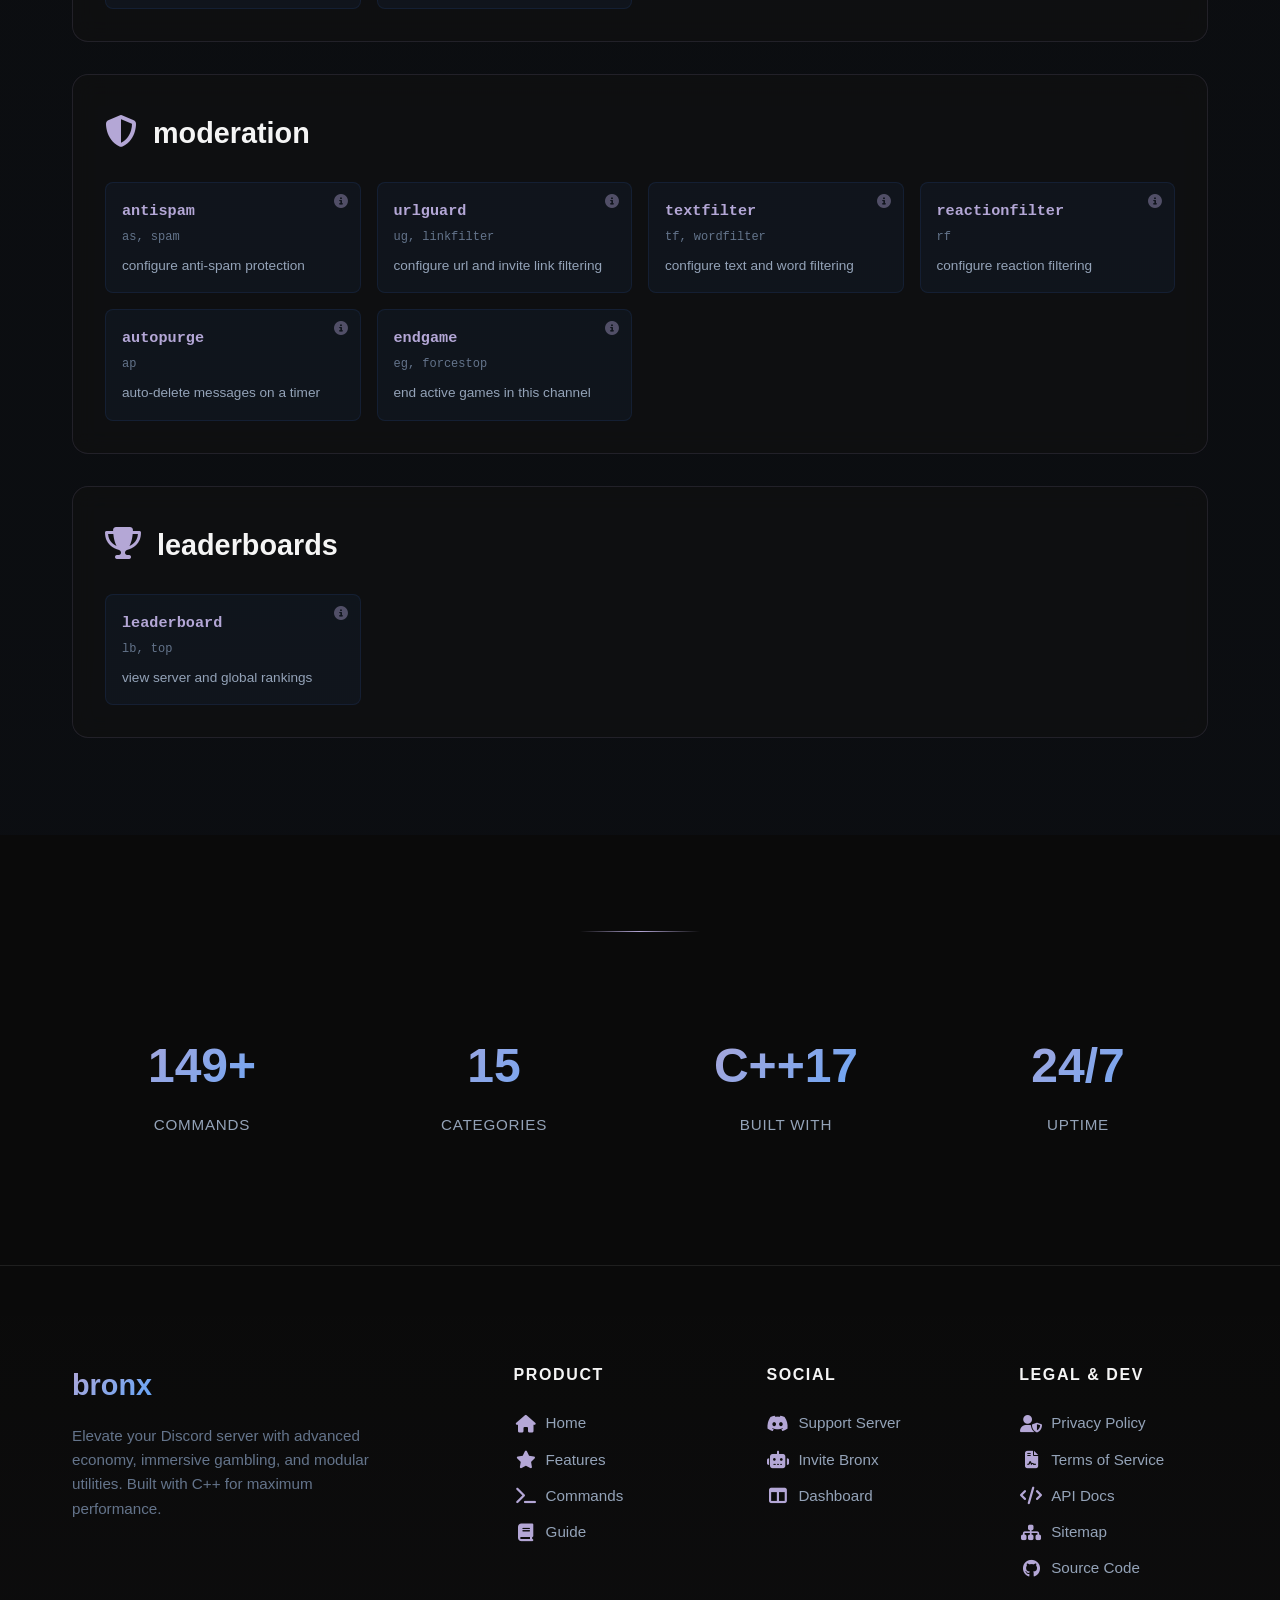
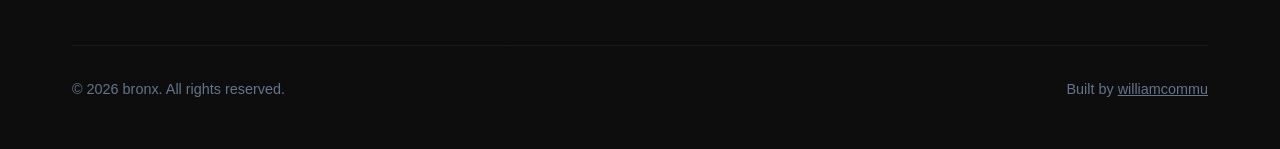
==== commit fe829d13: "client-side version check with update notification banner" ====
--- a/html/index.html
+++ b/html/index.html
@@ -81,6 +81,7 @@
     <link rel="stylesheet" href="https://cdnjs.cloudflare.com/ajax/libs/font-awesome/6.5.1/css/all.min.css">
     <link rel="stylesheet" href="/css/style.css">
     <link rel="stylesheet" href="/css/consent.css">
+    <link rel="stylesheet" href="/css/update-banner.css">
 </head>
 
 <body>
@@ -1161,6 +1162,7 @@
     </div>
 
     <script src="/js/consent.js"></script>
+    <script src="/js/version-check.js"></script>
 </body>
 
 </html>
--- a/css/update-banner.css
+++ b/css/update-banner.css
@@ -0,0 +1,131 @@
+/* ═══════════════════════════════════════════════════════
+   UPDATE BANNER (Version Check)
+   Reuses consent-banner design tokens
+   ═══════════════════════════════════════════════════════ */
+
+.update-banner {
+    position: fixed;
+    bottom: -500px;
+    left: 50%;
+    transform: translateX(-50%);
+    width: calc(100% - 2rem);
+    max-width: 600px;
+    background: var(--consent-bg, rgba(17, 17, 17, 0.8));
+    backdrop-filter: blur(25px) saturate(1.5);
+    -webkit-backdrop-filter: blur(25px) saturate(1.5);
+    border: 1px solid var(--consent-border, rgba(180, 167, 214, 0.2));
+    border-radius: 20px;
+    padding: 1.5rem;
+    z-index: 10001;
+    transition: bottom 0.8s cubic-bezier(0.16, 1, 0.3, 1), transform 0.8s cubic-bezier(0.16, 1, 0.3, 1);
+    box-shadow: 0 24px 64px rgba(0, 0, 0, 0.8), inset 0 1px 0 rgba(255, 255, 255, 0.05);
+    display: flex;
+    flex-direction: column;
+    gap: 1.25rem;
+    pointer-events: none;
+}
+
+.update-banner.visible {
+    bottom: 2rem;
+    pointer-events: all;
+}
+
+.update-content {
+    display: flex;
+    flex-direction: column;
+    gap: 0.5rem;
+}
+
+.update-content h3 {
+    color: var(--consent-accent, #b4a7d6);
+    font-size: 1.1rem;
+    font-weight: 700;
+    margin: 0;
+    display: flex;
+    align-items: center;
+    gap: 0.5rem;
+}
+
+.update-content h3 i {
+    font-size: 1rem;
+    animation: update-pulse 2s ease-in-out infinite;
+}
+
+@keyframes update-pulse {
+    0%, 100% { opacity: 1; }
+    50% { opacity: 0.4; }
+}
+
+.update-content p {
+    color: #94a3b8;
+    font-size: 0.9rem;
+    line-height: 1.5;
+    margin: 0;
+}
+
+.update-version {
+    font-family: 'JetBrains Mono', 'Fira Code', monospace;
+    background: rgba(180, 167, 214, 0.15);
+    padding: 0.15rem 0.5rem;
+    border-radius: 6px;
+    font-size: 0.8rem;
+    color: var(--consent-accent, #b4a7d6);
+}
+
+.update-buttons {
+    display: flex;
+    gap: 0.75rem;
+    justify-content: flex-end;
+}
+
+.update-buttons .btn {
+    padding: 0.6rem 1.5rem;
+    font-size: 0.85rem;
+    border-radius: 10px;
+    cursor: pointer;
+    font-weight: 600;
+    transition: all 0.3s ease;
+    border: none;
+    text-decoration: none;
+}
+
+.update-buttons .btn-primary {
+    background: var(--consent-accent, #b4a7d6);
+    color: #000;
+}
+
+.update-buttons .btn-primary:hover {
+    filter: brightness(1.1);
+    transform: translateY(-2px);
+}
+
+.update-buttons .btn-secondary {
+    background: rgba(255, 255, 255, 0.05);
+    color: #fff;
+    border: 1px solid rgba(255, 255, 255, 0.1);
+}
+
+.update-buttons .btn-secondary:hover {
+    background: rgba(255, 255, 255, 0.1);
+}
+
+@media (max-width: 480px) {
+    .update-banner {
+        bottom: -600px;
+        padding: 1.25rem;
+        border-radius: 16px;
+    }
+    
+    .update-banner.visible {
+        bottom: 1rem;
+    }
+
+    .update-buttons {
+        flex-direction: column;
+    }
+
+    .update-buttons .btn {
+        width: 100%;
+        text-align: center;
+    }
+}
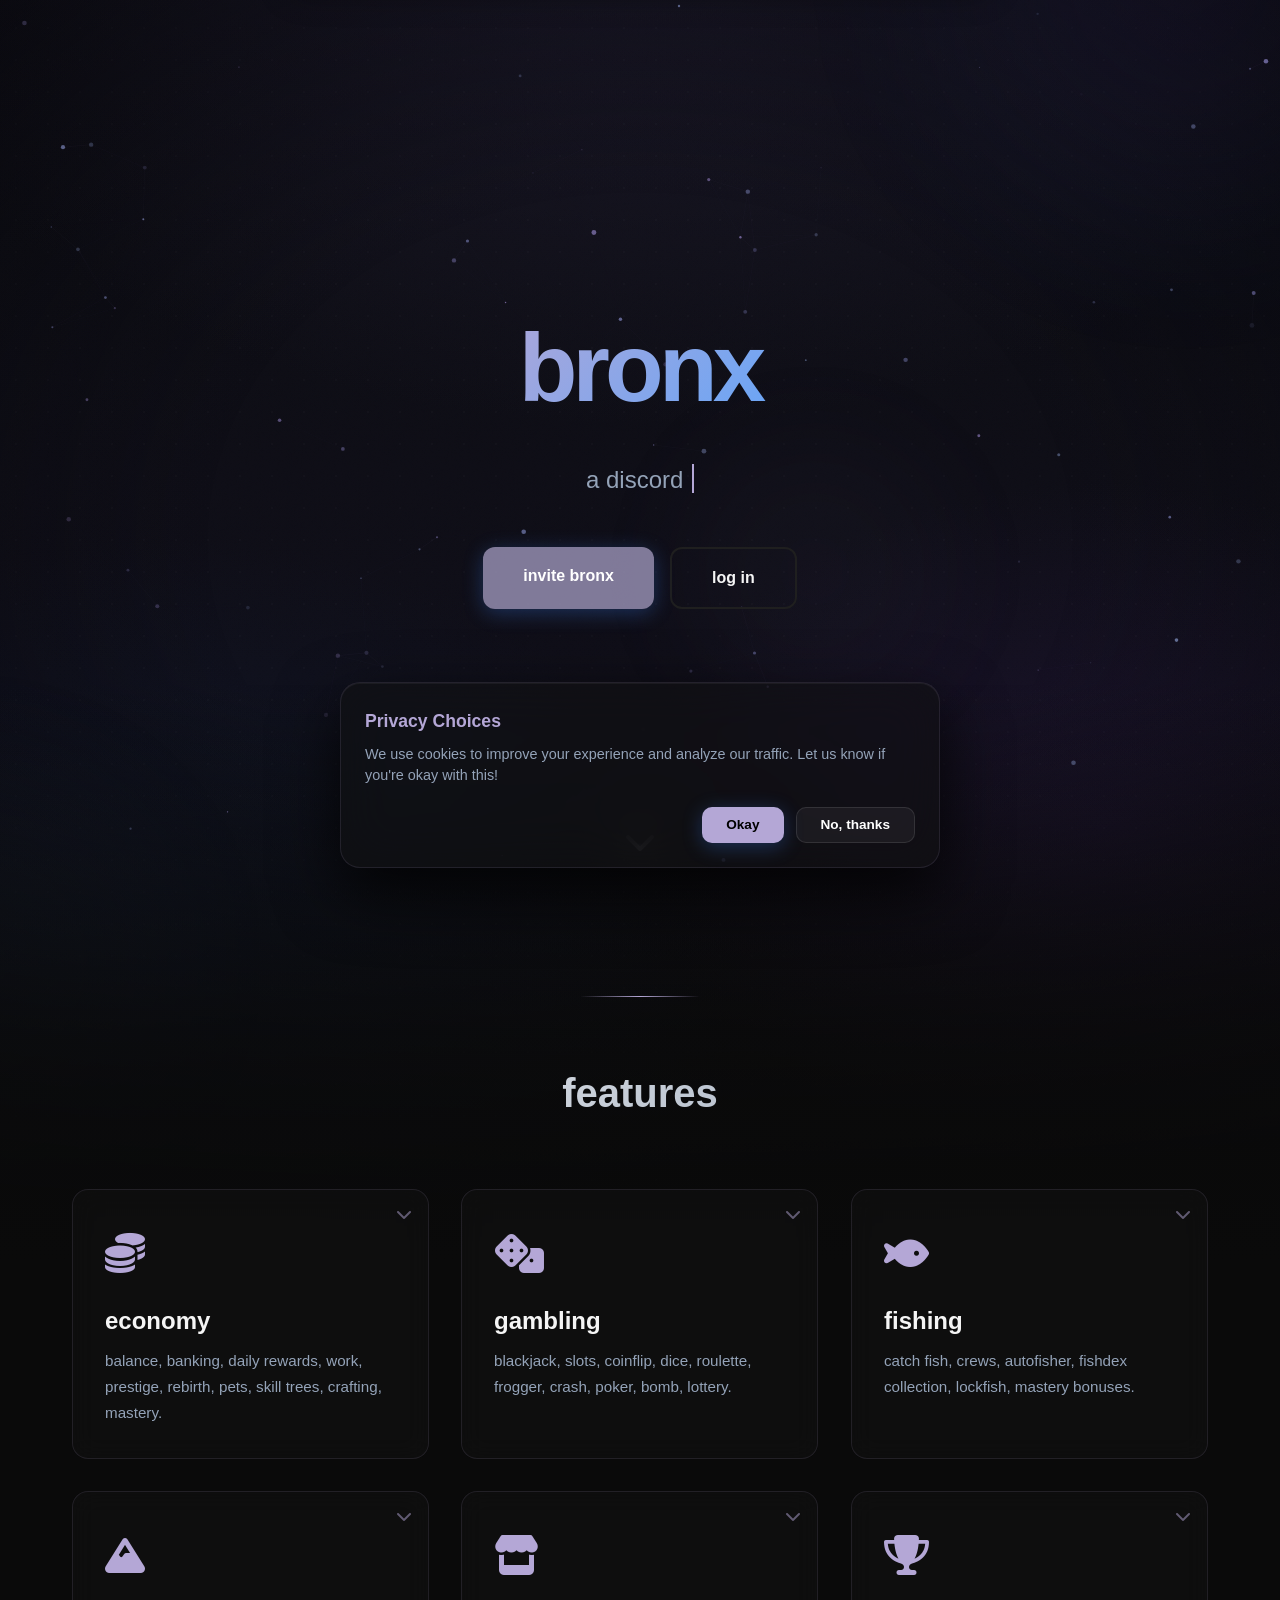
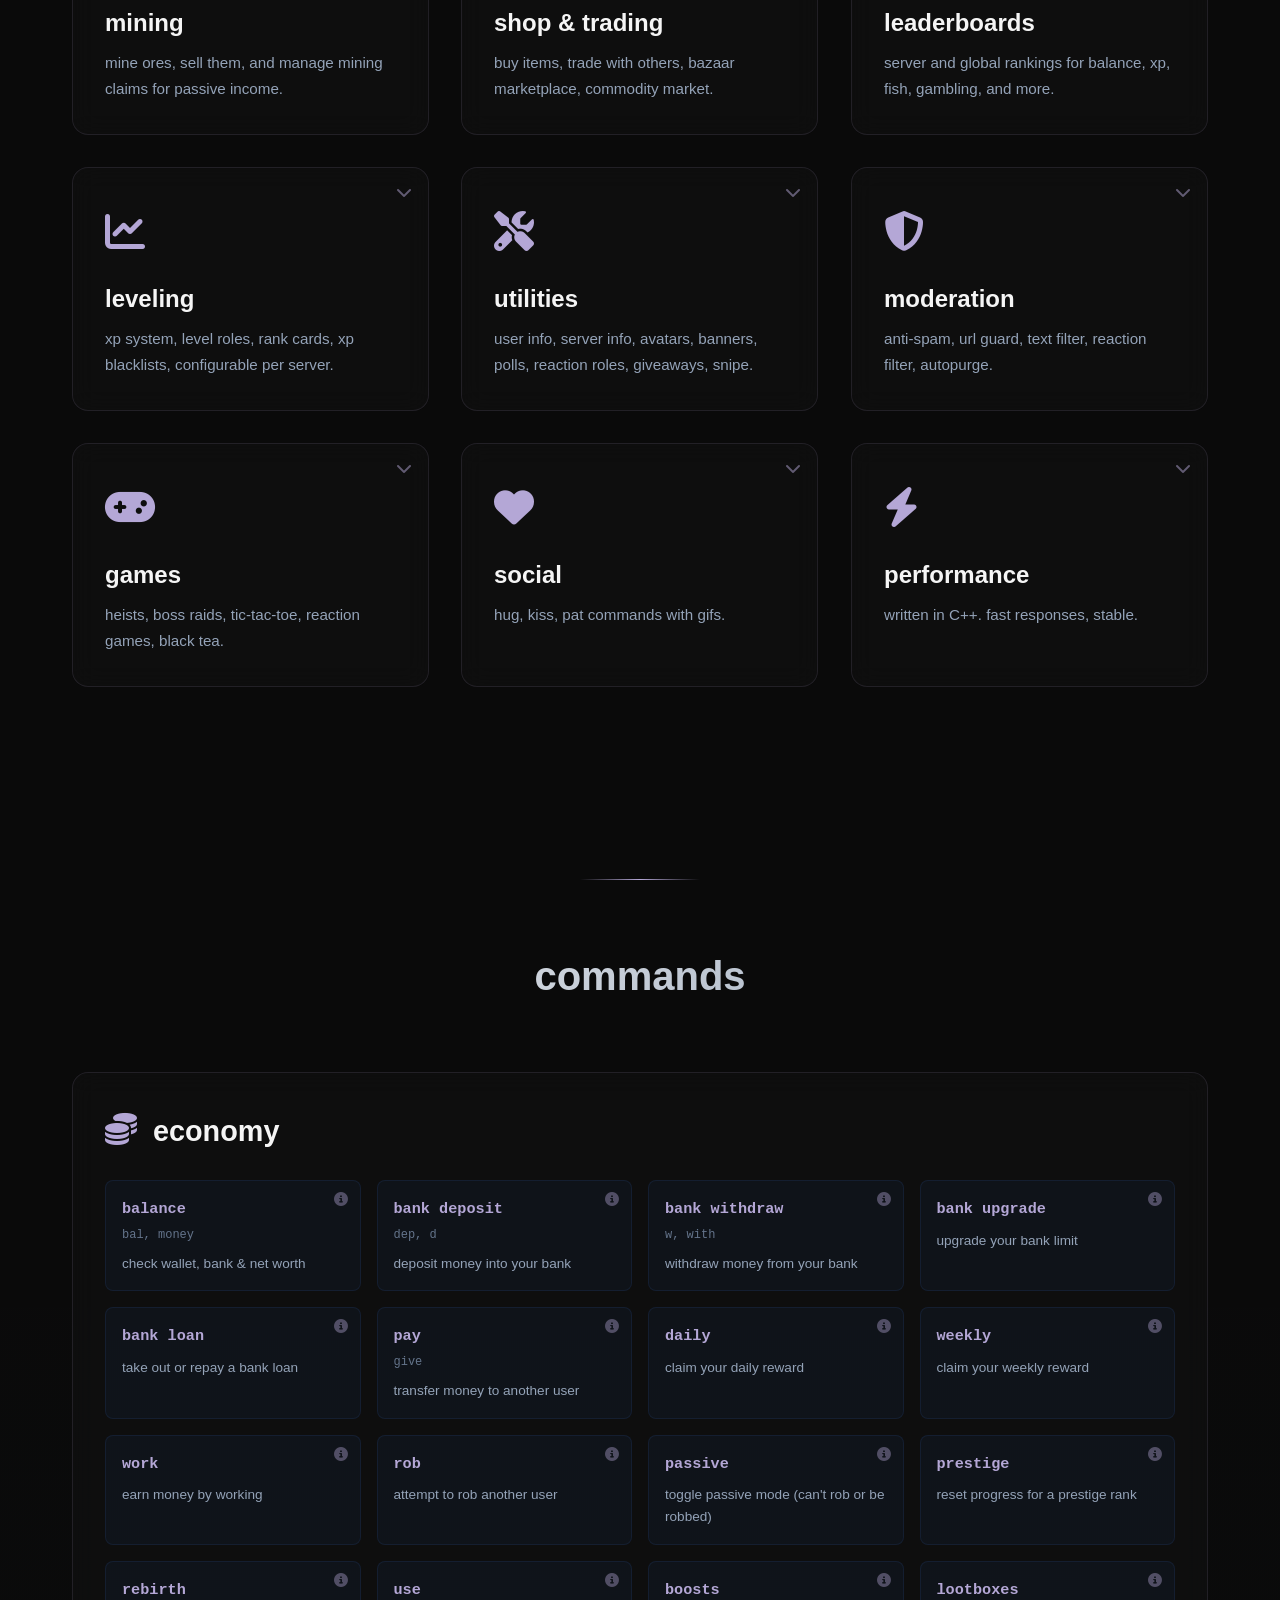
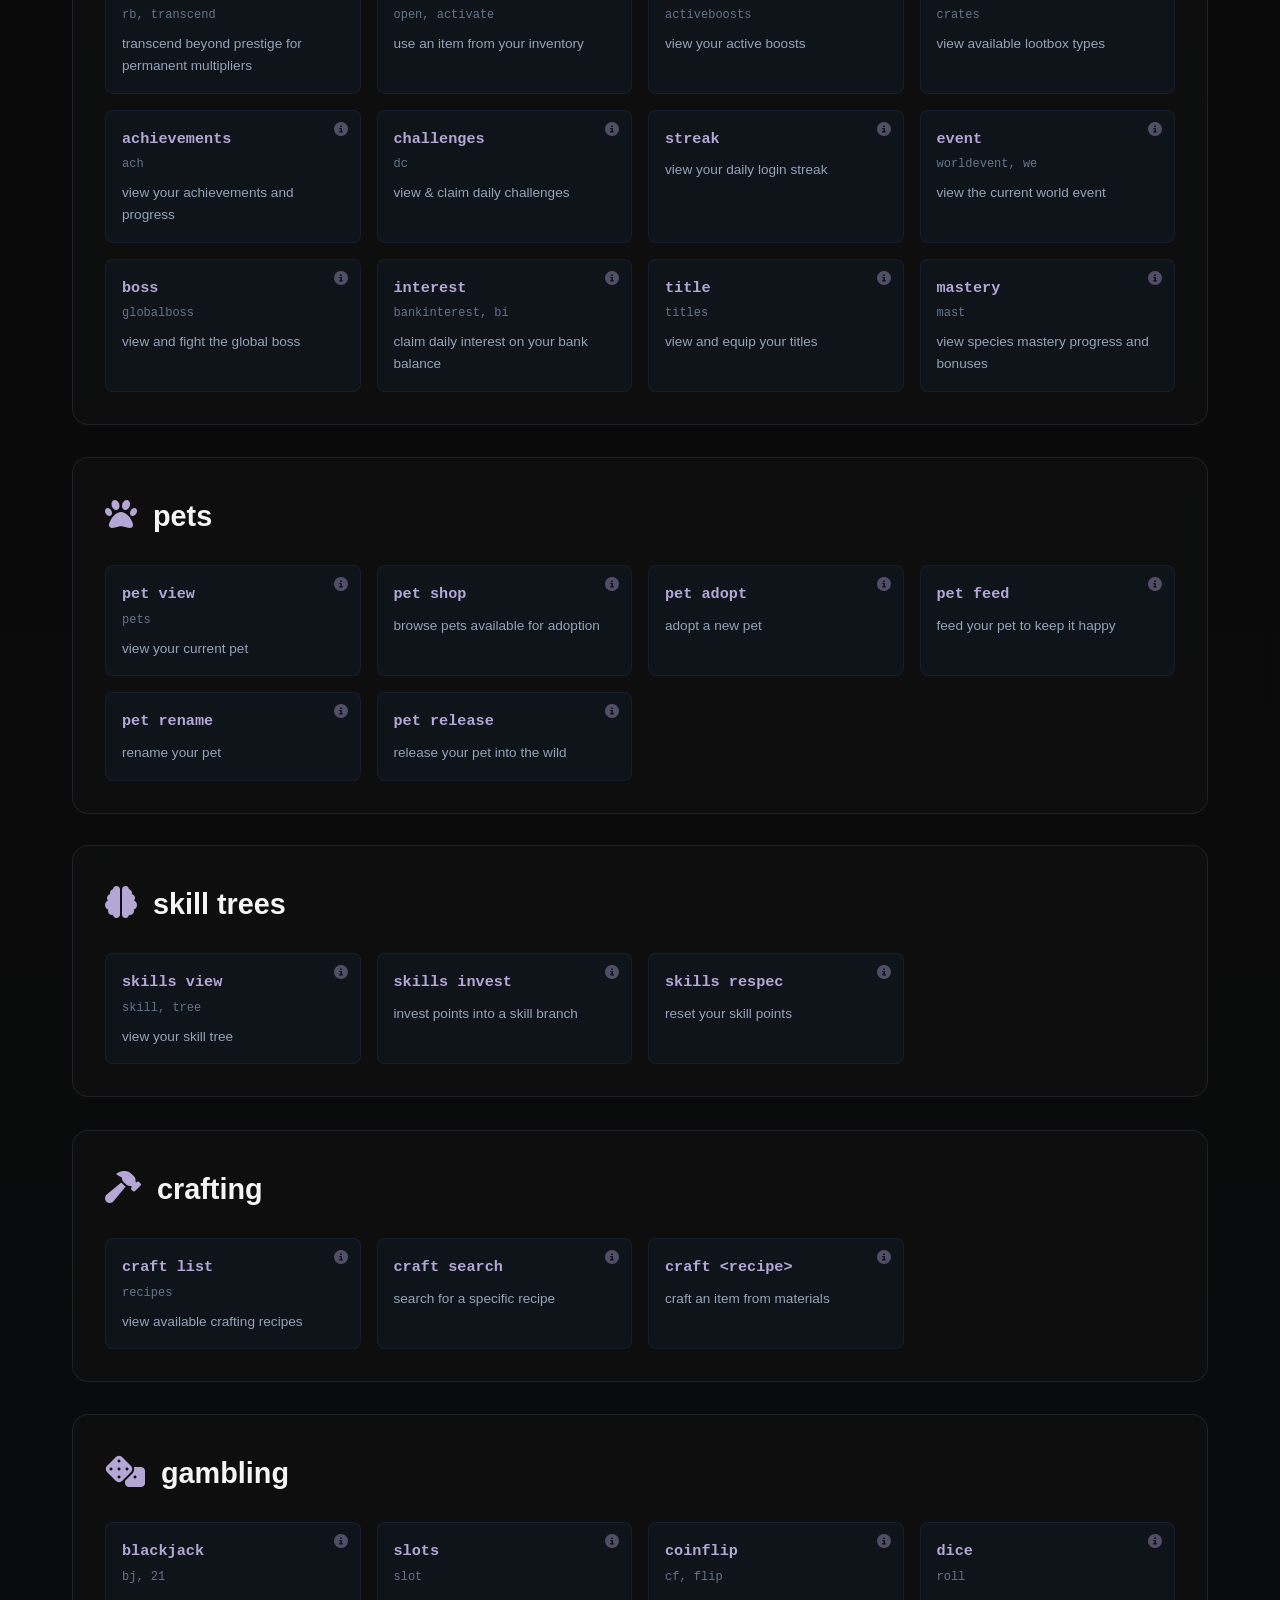
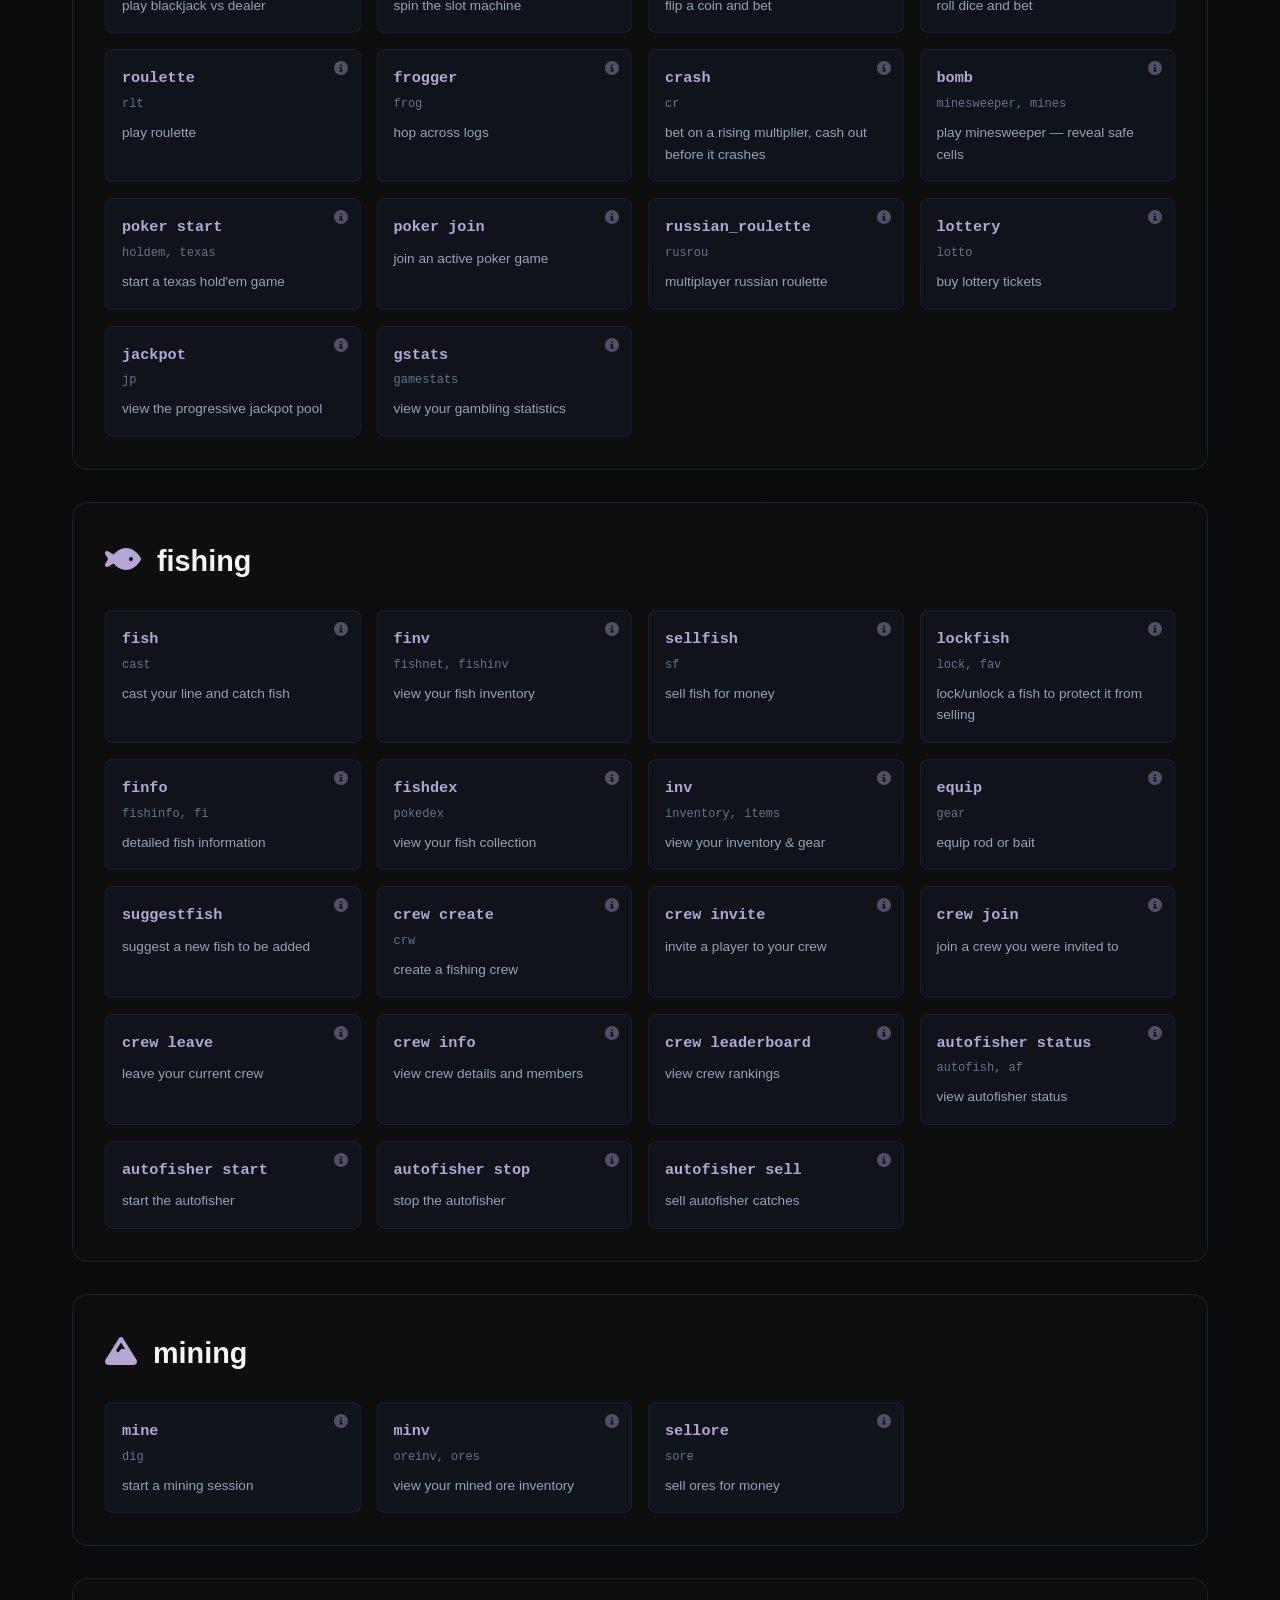
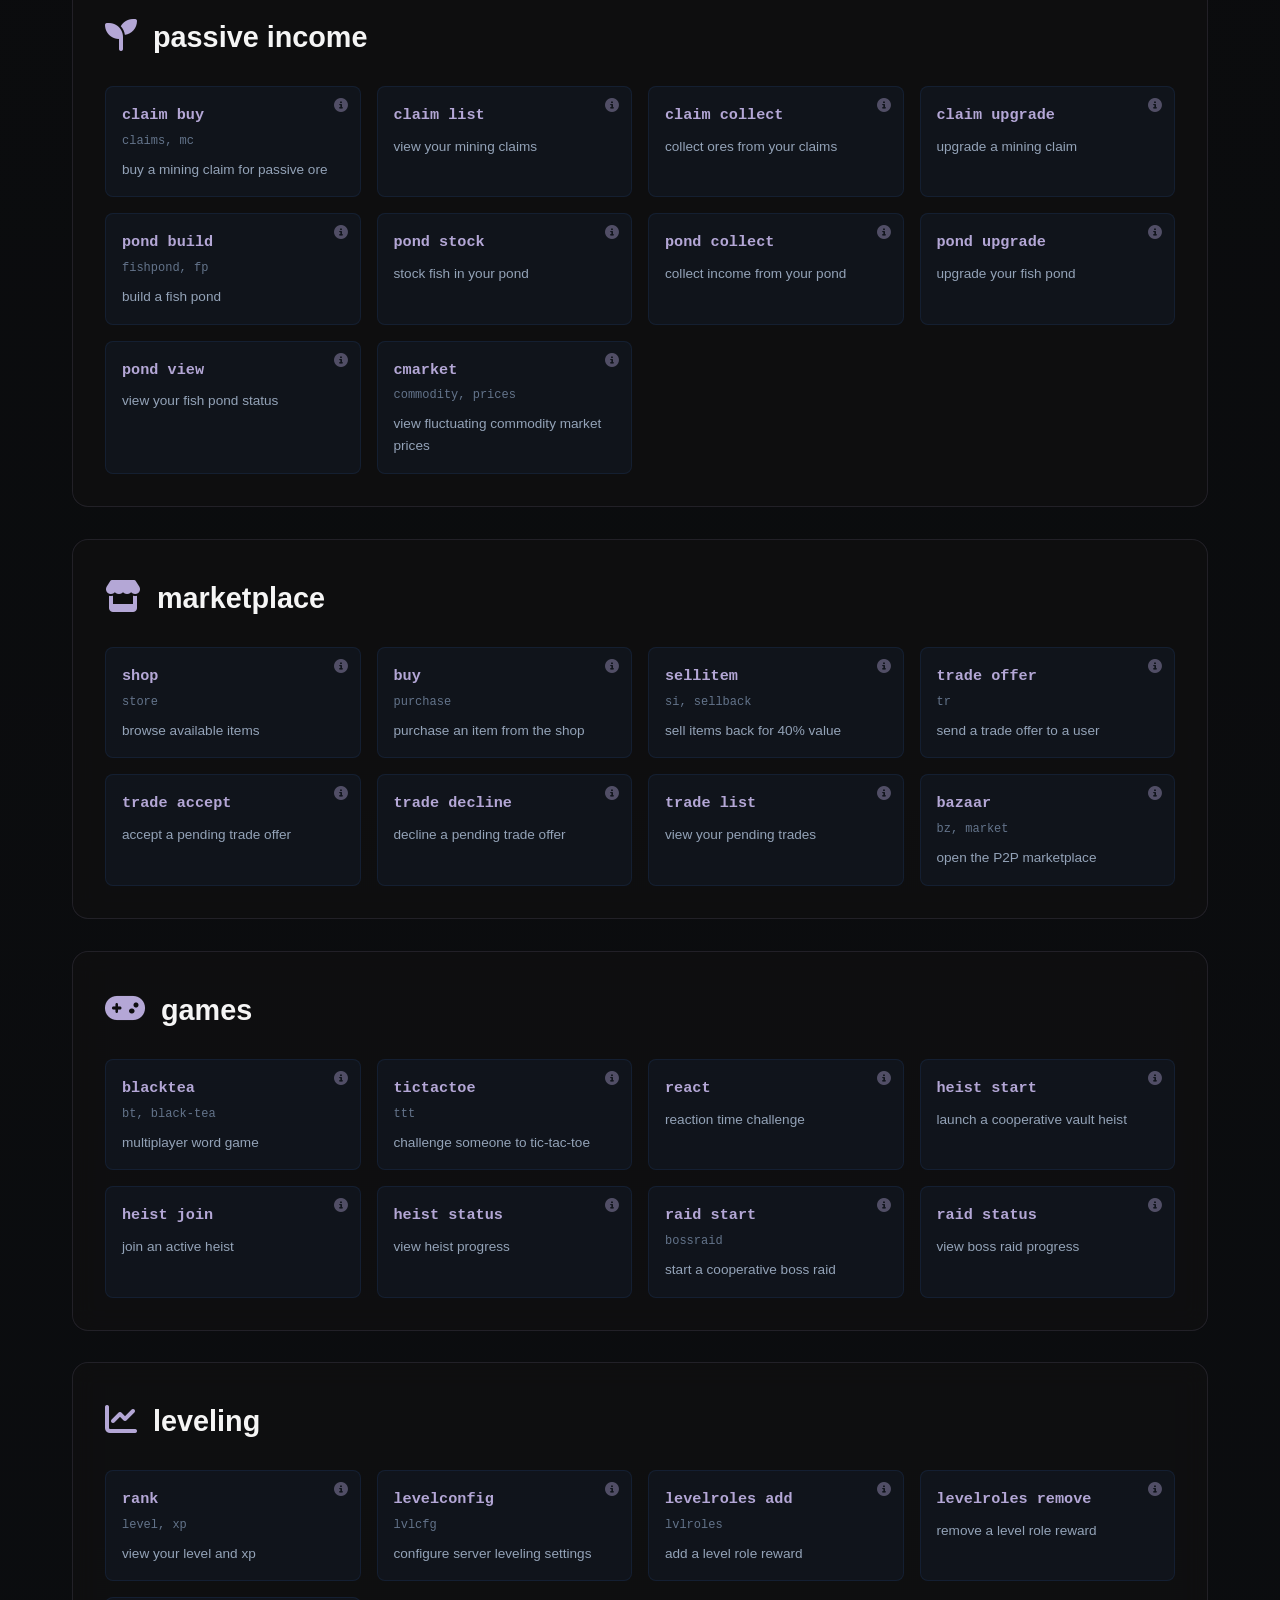
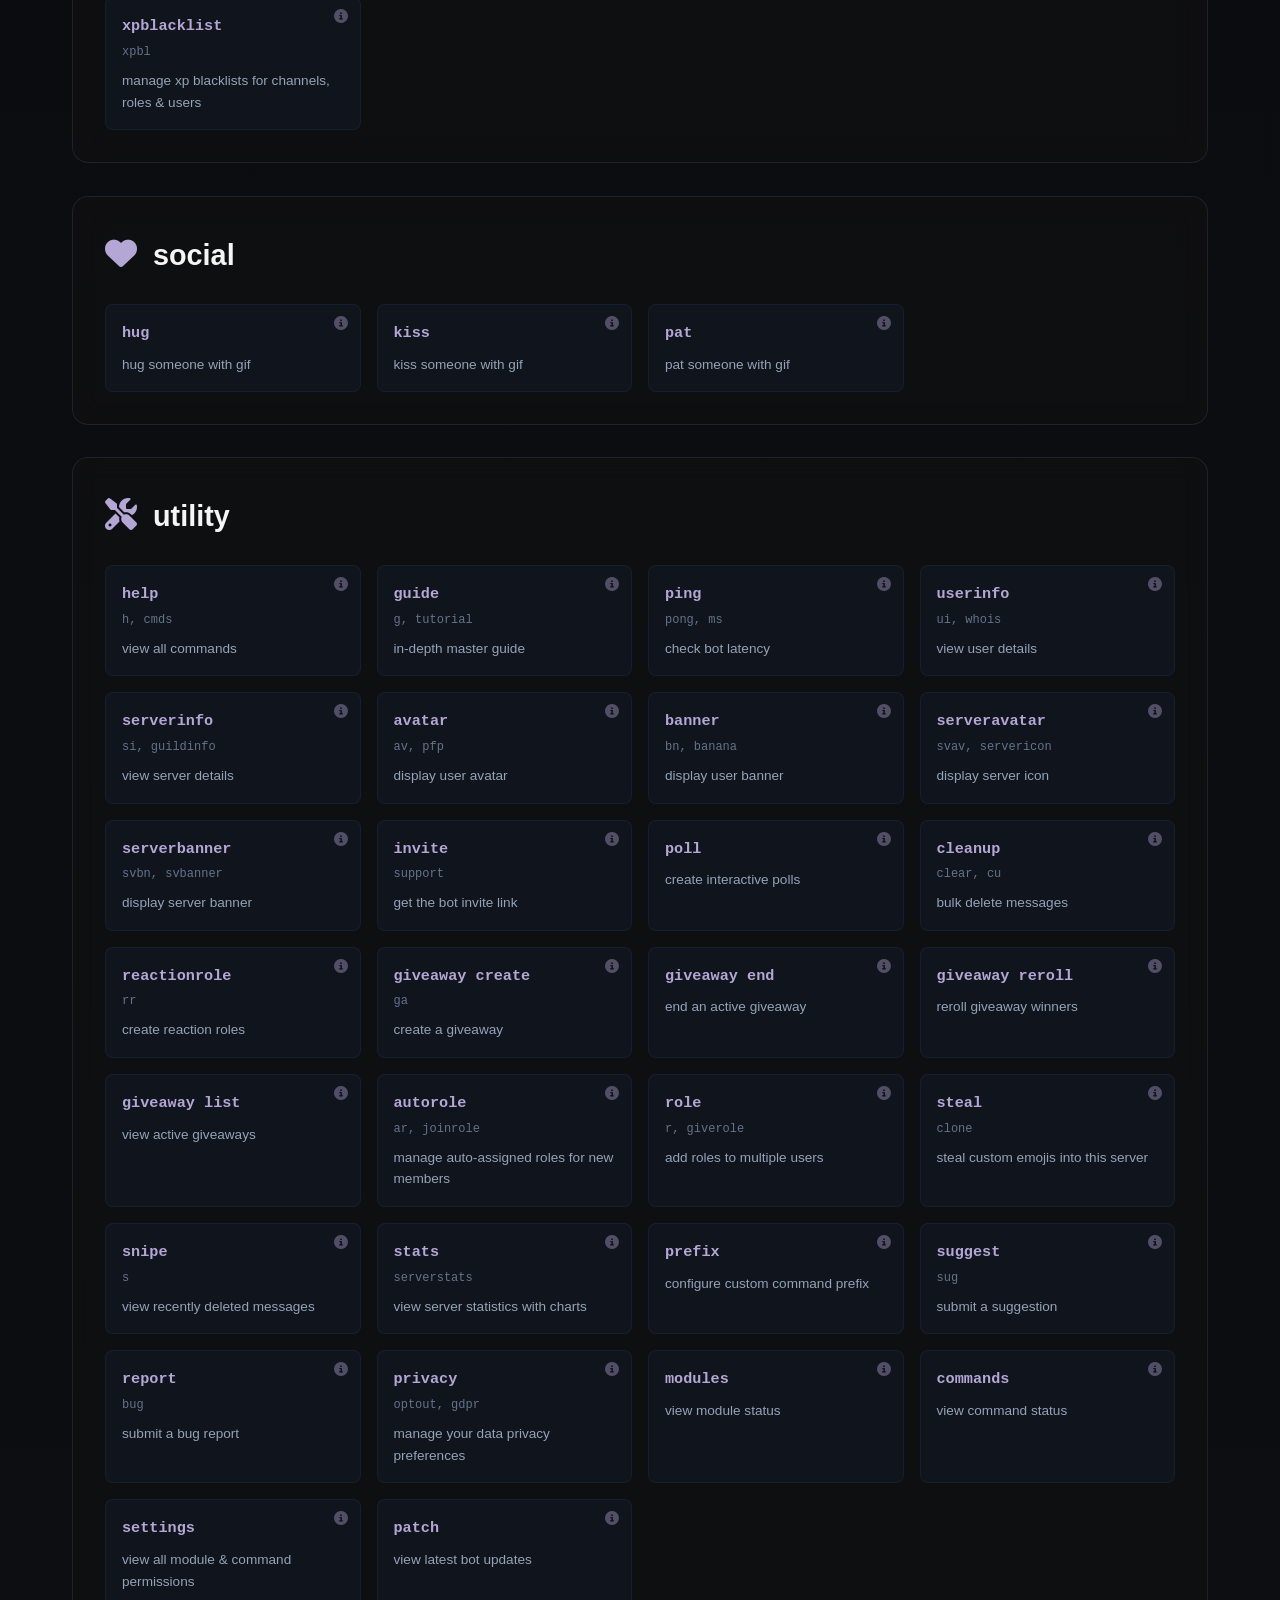
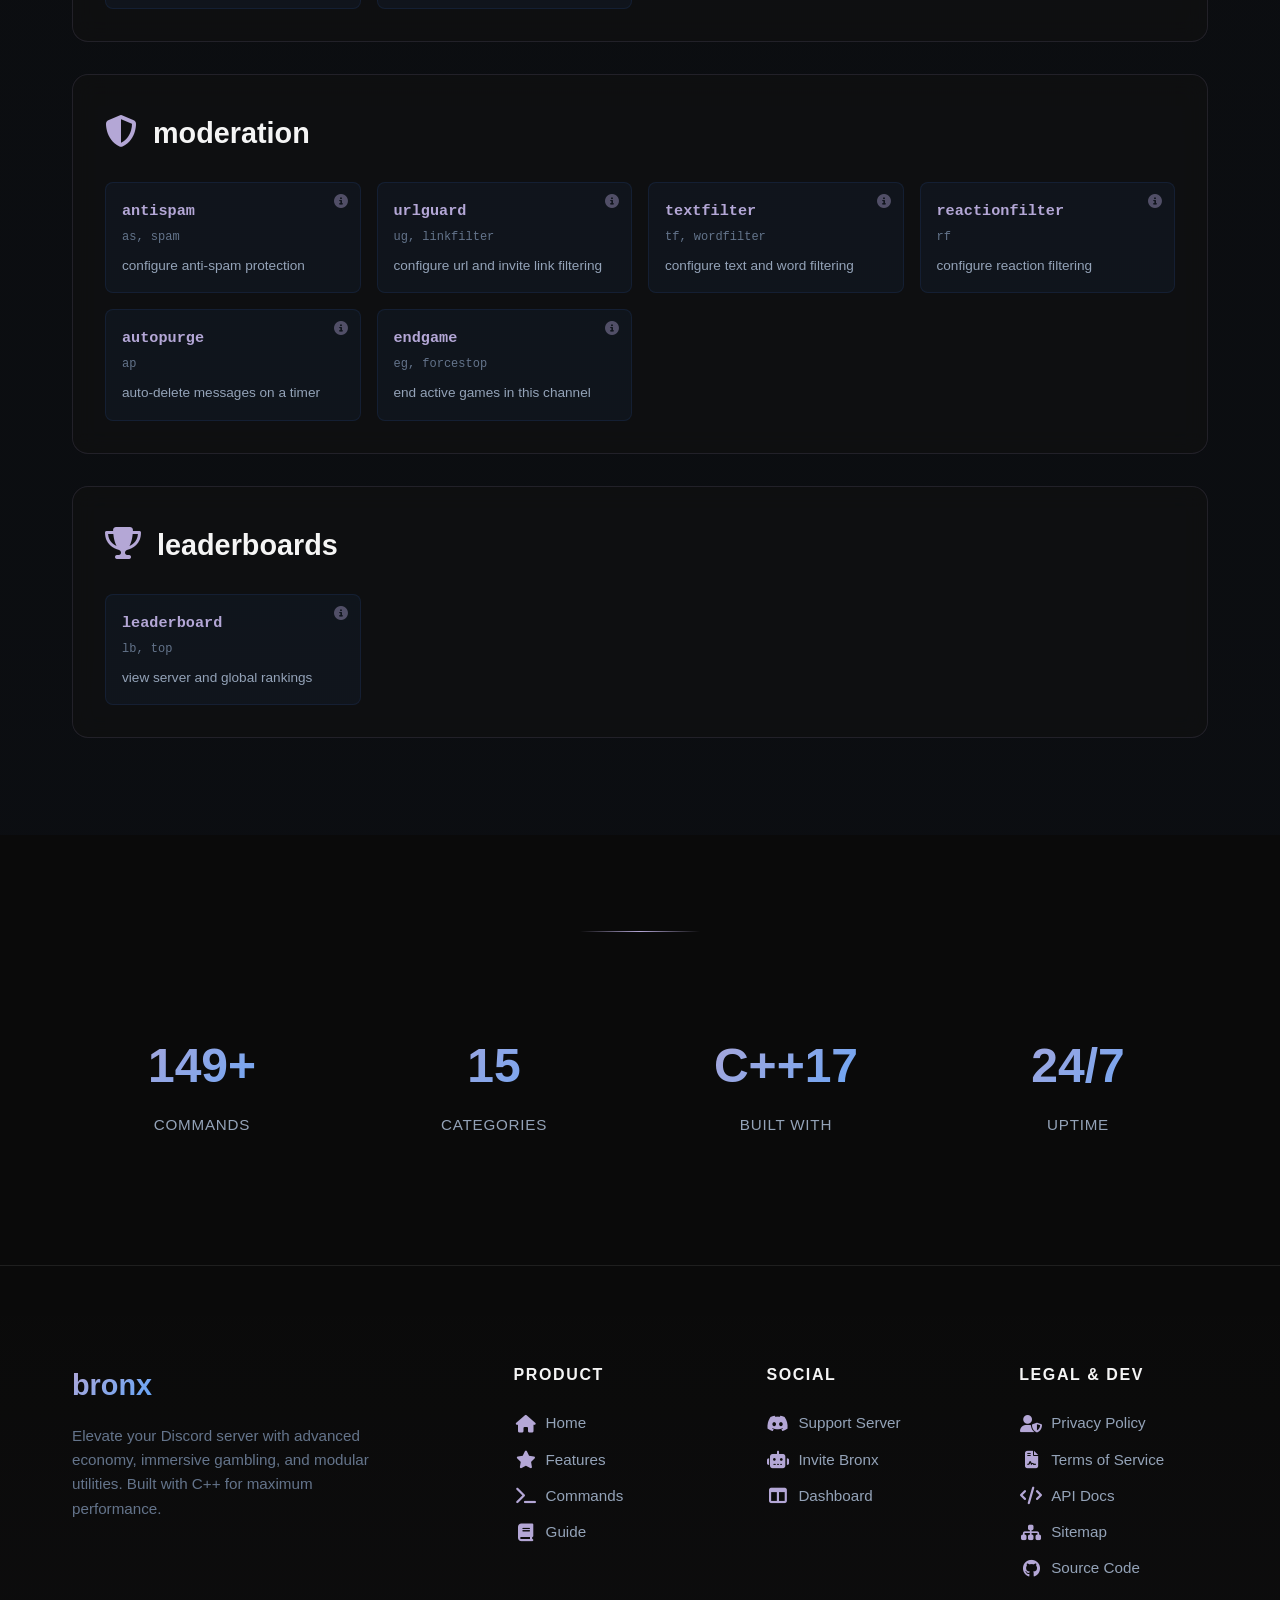
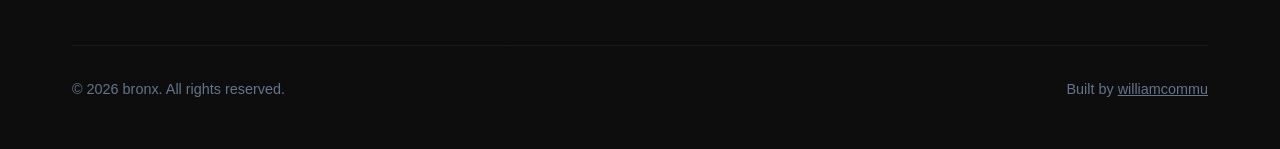
==== commit 00f30236: "feat: implement preview deployment system with status banner, management UI, and GitHub integration " ====
--- a/html/index.html
+++ b/html/index.html
@@ -82,7 +82,9 @@
     <link rel="stylesheet" href="/css/style.css">
     <link rel="stylesheet" href="/css/consent.css">
     <link rel="stylesheet" href="/css/update-banner.css">
+    <link rel="stylesheet" href="/css/preview-banner.css">
 </head>
+
 
 <body>
     <!-- Floating Nav -->
@@ -1163,6 +1165,8 @@
 
     <script src="/js/consent.js"></script>
     <script src="/js/version-check.js"></script>
+    <script src="/js/preview-banner.js"></script>
 </body>
 
+
 </html>
--- a/css/preview-banner.css
+++ b/css/preview-banner.css
@@ -0,0 +1,67 @@
+/* ── Preview Mode Banner ───────────────────────────────────────── */
+.preview-banner {
+    background: linear-gradient(90deg, #f59e0b 0%, #d97706 100%);
+    color: #fff;
+    padding: 10px 20px;
+    font-size: 13px;
+    font-weight: 500;
+    z-index: 10001;
+    position: sticky;
+    top: 0;
+    box-shadow: 0 2px 10px rgba(0,0,0,0.2);
+}
+
+.preview-banner-content {
+    max-width: 1200px;
+    margin: 0 auto;
+    display: flex;
+    justify-content: space-between;
+    align-items: center;
+}
+
+.preview-banner-left {
+    display: flex;
+    align-items: center;
+    gap: 12px;
+}
+
+.preview-tag {
+    background: rgba(255,255,255,0.2);
+    padding: 2px 8px;
+    border-radius: 4px;
+    font-weight: 700;
+    font-size: 11px;
+    letter-spacing: 0.05em;
+    border: 1px solid rgba(255,255,255,0.3);
+}
+
+.preview-message {
+    font-weight: 400;
+    opacity: 0.95;
+    line-height: 1.4;
+}
+
+.preview-close {
+    background: none;
+    border: none;
+    color: #fff;
+    font-size: 20px;
+    cursor: pointer;
+    line-height: 1;
+    opacity: 0.7;
+    transition: opacity 0.2s;
+    padding: 4px;
+}
+
+.preview-close:hover {
+    opacity: 1;
+}
+
+@media (max-width: 768px) {
+    .preview-message {
+        font-size: 12px;
+    }
+    .preview-tag {
+        display: none;
+    }
+}
